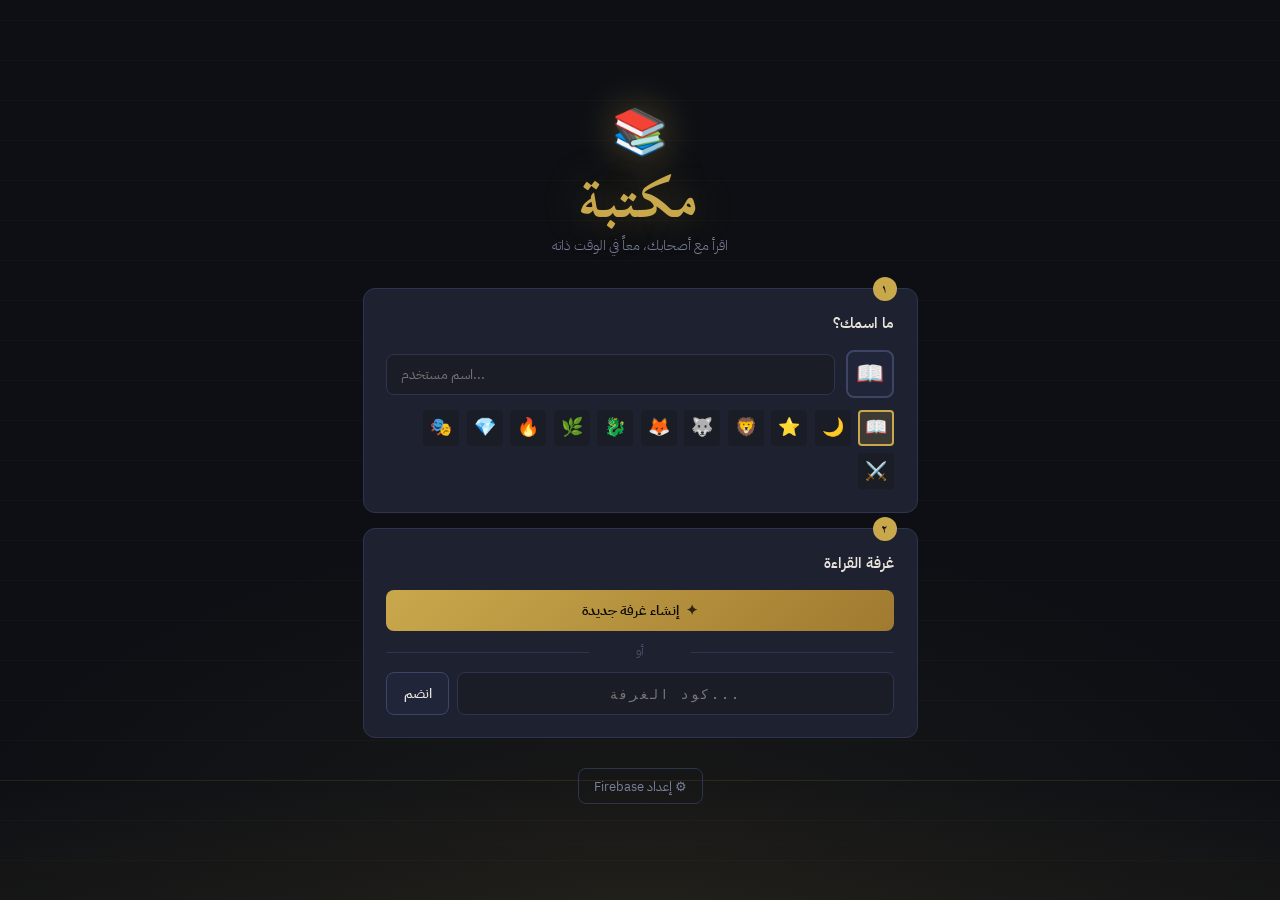
==== index.html @ 798235b4 "Update index.html" ====
<!DOCTYPE html>
<html lang="ar" dir="rtl">
<head>
  <meta charset="UTF-8" />
  <meta name="viewport" content="width=device-width, initial-scale=1.0" />
  <title>مكتبة — قراءة جماعية</title>

  <!-- Fonts -->
  <link rel="preconnect" href="https://fonts.googleapis.com" />
  <link rel="preconnect" href="https://fonts.gstatic.com" crossorigin />
  <link href="https://fonts.googleapis.com/css2?family=Scheherazade+New:wght@400;700&family=IBM+Plex+Sans+Arabic:wght@300;400;500;600&family=JetBrains+Mono:wght@400;500&display=swap" rel="stylesheet" />

  <!-- PDF.js -->
  <script src="https://cdnjs.cloudflare.com/ajax/libs/pdf.js/3.11.174/pdf.min.js"></script>
  <!-- epub.js -->
  <script src="https://cdnjs.cloudflare.com/ajax/libs/jszip/3.10.1/jszip.min.js"></script>
  <script src="https://cdn.jsdelivr.net/npm/epubjs@0.3.93/dist/epub.min.js"></script>

  <!-- Firebase -->
  <script type="module">
    import { initializeApp } from 'https://www.gstatic.com/firebasejs/10.12.2/firebase-app.js';
    import { getDatabase } from 'https://www.gstatic.com/firebasejs/10.12.2/firebase-database.js';
    import { getAuth } from 'https://www.gstatic.com/firebasejs/10.12.2/firebase-auth.js';
    window.__firebaseModules = { initializeApp, getDatabase, getAuth };
  </script>

  <link rel="stylesheet" href="css/main.css" />
</head>
<body>

<!-- ═══════════════════════════════════════════
     LOBBY — shown before joining a room
═══════════════════════════════════════════ -->
<div id="lobby" class="screen active">
  <div class="lobby-bg">
    <div class="bookshelf-deco"></div>
  </div>
  <div class="lobby-content">
    <header class="lobby-header">
      <div class="logo-mark">📚</div>
      <h1 class="logo-title">مكتبة</h1>
      <p class="logo-sub">اقرأ مع أصحابك، معاً في الوقت ذاته</p>
    </header>

    <div class="lobby-cards">
      <!-- Username -->
      <div class="lobby-card" id="card-name">
        <div class="card-step">١</div>
        <h2>ما اسمك؟</h2>
        <div class="input-row">
          <div class="avatar-picker" id="avatarPicker">
            <span id="avatarDisplay">📖</span>
          </div>
          <input type="text" id="usernameInput" placeholder="اسم مستخدم..." maxlength="20" dir="auto" />
        </div>
        <div class="avatar-options" id="avatarOptions">
          <span data-emoji="📖">📖</span><span data-emoji="🌙">🌙</span>
          <span data-emoji="⭐">⭐</span><span data-emoji="🦁">🦁</span>
          <span data-emoji="🐺">🐺</span><span data-emoji="🦊">🦊</span>
          <span data-emoji="🐉">🐉</span><span data-emoji="🌿">🌿</span>
          <span data-emoji="🔥">🔥</span><span data-emoji="💎">💎</span>
          <span data-emoji="🎭">🎭</span><span data-emoji="⚔️">⚔️</span>
        </div>
      </div>

      <!-- Room Actions -->
      <div class="lobby-card" id="card-room">
        <div class="card-step">٢</div>
        <h2>غرفة القراءة</h2>
        <div class="room-actions">
          <button class="btn-primary" id="btnCreateRoom">
            <span class="btn-icon">✦</span> إنشاء غرفة جديدة
          </button>
          <div class="divider-text">أو</div>
          <div class="join-row">
            <input type="text" id="roomCodeInput" placeholder="كود الغرفة..." maxlength="6" dir="ltr" class="code-input" />
            <button class="btn-secondary" id="btnJoinRoom">انضم</button>
          </div>
        </div>
      </div>
    </div>

    <!-- Firebase Config -->
    <div class="firebase-config-section" id="firebaseConfigSection">
      <button class="btn-ghost" id="btnToggleConfig">⚙ إعداد Firebase</button>
      <div class="config-form hidden" id="configForm">
        <p class="config-hint">أدخل بيانات مشروع Firebase الخاص بك (مجاني)</p>
        <input type="text" id="fbApiKey" placeholder="apiKey" dir="ltr" />
        <input type="text" id="fbProjectId" placeholder="projectId" dir="ltr" />
        <input type="text" id="fbDbUrl" placeholder="databaseURL" dir="ltr" />
        <button class="btn-primary" id="btnSaveConfig">حفظ الإعداد</button>
      </div>
    </div>
  </div>
</div>

<!-- ═══════════════════════════════════════════
     CREATE ROOM MODAL
═══════════════════════════════════════════ -->
<div id="modalCreateRoom" class="modal hidden">
  <div class="modal-backdrop"></div>
  <div class="modal-box">
    <h2>غرفة قراءة جديدة</h2>
    <div class="form-group">
      <label>اسم الغرفة</label>
      <input type="text" id="roomNameInput" placeholder="مثال: نادي روايات الليل" dir="auto" />
    </div>
    <div class="form-group">
      <label>كلمة مرور (اختياري)</label>
      <input type="password" id="roomPassInput" placeholder="اتركها فارغة للغرفة المفتوحة" />
    </div>
    <div class="form-group">
      <label>اتجاه القراءة</label>
      <div class="radio-group">
        <label class="radio-opt">
          <input type="radio" name="readDir" value="rtl" checked /> عربي / يمين→يسار
        </label>
        <label class="radio-opt">
          <input type="radio" name="readDir" value="ltr" /> إنجليزي / يسار→يمين
        </label>
      </div>
    </div>
    <div class="modal-actions">
      <button class="btn-primary" id="btnConfirmCreate">إنشاء الغرفة ✦</button>
      <button class="btn-ghost" id="btnCancelCreate">إلغاء</button>
    </div>
  </div>
</div>

<!-- ═══════════════════════════════════════════
     READING ROOM — main app
═══════════════════════════════════════════ -->
<div id="room" class="screen hidden">

  <!-- TOP BAR -->
  <header class="topbar">
    <div class="topbar-right">
      <button class="icon-btn" id="btnBackToLobby" title="الخروج من الغرفة">←</button>
      <div class="room-info">
        <span class="room-name-display" id="roomNameDisplay">...</span>
        <span class="room-code-badge" id="roomCodeDisplay"></span>
      </div>
    </div>
    <div class="topbar-center">
      <div class="sync-toggle" id="syncToggle" title="وضع المزامنة">
        <span class="sync-icon">⟳</span>
        <span class="sync-label" id="syncLabel">مزامنة</span>
      </div>
    </div>
    <div class="topbar-left">
      <div class="members-bar" id="membersBar"></div>
      <button class="icon-btn" id="btnToggleSidebar" title="الدردشة">💬</button>
      <button class="icon-btn" id="btnOpenDoc" title="فتح مستند">📂</button>
    </div>
  </header>

  <!-- PROGRESS BAR -->
  <div class="progress-shelf" id="progressShelf">
    <div class="progress-track">
      <div class="progress-fill" id="progressFill"></div>
      <div class="member-positions" id="memberPositions"></div>
    </div>
    <div class="progress-label" id="progressLabel">٠٪</div>
  </div>

  <!-- MAIN AREA -->
  <main class="reader-layout">

    <!-- DOCUMENT VIEWER -->
    <section class="viewer-area" id="viewerArea">

      <!-- EMPTY STATE -->
      <div class="viewer-empty" id="viewerEmpty">
        <div class="empty-icon">📚</div>
        <h3>لا يوجد مستند مفتوح</h3>
        <p>ارفع ملفاً أو أدرج رابطاً لبدء القراءة</p>
        <div class="doc-source-options">
          <button class="btn-primary" id="btnUploadFile">
            <span>⬆</span> رفع ملف
          </button>
          <div class="divider-text">أو</div>
          <div class="url-input-row">
            <input type="text" id="docUrlInput" placeholder="رابط PDF / EPUB / صورة..." dir="ltr" />
            <button class="btn-secondary" id="btnLoadUrl">تحميل</button>
          </div>
        </div>
        <input type="file" id="fileInput" accept=".pdf,.epub,.cbz,.txt,.jpg,.jpeg,.png,.gif,.webp" class="hidden" multiple />
      </div>

      <!-- PDF VIEWER -->
      <div class="pdf-viewer hidden" id="pdfViewer">
        <div class="page-nav page-nav-right" id="btnPrevPage">
          <span>›</span>
        </div>
        <div class="pdf-canvas-wrap" id="pdfCanvasWrap">
          <canvas id="pdfCanvas"></canvas>
          <div class="annotation-layer" id="annotationLayer"></div>
          <div class="drawing-layer hidden" id="drawingLayer">
            <canvas id="drawCanvas"></canvas>
          </div>
        </div>
        <div class="page-nav page-nav-left" id="btnNextPage">
          <span>›</span>
        </div>
      </div>

      <!-- EPUB VIEWER -->
      <div class="epub-viewer hidden" id="epubViewer">
        <div class="page-nav page-nav-right" id="epubBtnPrev"><span>›</span></div>
        <div id="epubContainer"></div>
        <div class="page-nav page-nav-left" id="epubBtnNext"><span>›</span></div>
      </div>

      <!-- IMAGE/MANGA VIEWER -->
      <div class="manga-viewer hidden" id="mangaViewer">
        <div class="manga-nav-right" id="mangaBtnPrev">
          <span>›</span>
        </div>
        <div class="manga-page-wrap">
          <img id="mangaPage" src="" alt="صفحة" />
          <div class="annotation-layer" id="mangaAnnotationLayer"></div>
        </div>
        <div class="manga-nav-left" id="mangaBtnNext">
          <span>›</span>
        </div>
        <div class="manga-strip" id="mangaStrip"></div>
      </div>

      <!-- ANNOTATION TOOLBAR -->
      <div class="annotation-toolbar hidden" id="annotationToolbar">
        <button class="tool-btn active" data-tool="select" title="تحديد">↖</button>
        <div class="tool-sep"></div>
        <button class="tool-btn" data-tool="highlight" title="تظليل">
          <span style="background:#f6c90e;padding:0 6px;border-radius:3px;">أ</span>
        </button>
        <button class="tool-btn" data-tool="note" title="ملاحظة">📝</button>
        <button class="tool-btn" data-tool="draw" title="رسم">✏️</button>
        <button class="tool-btn" data-tool="sticky" title="ملصق">🟡</button>
        <div class="tool-sep"></div>
        <div class="color-row" id="colorRow">
          <div class="color-dot active" data-color="#f6c90e" style="background:#f6c90e;"></div>
          <div class="color-dot" data-color="#4fc3f7" style="background:#4fc3f7;"></div>
          <div class="color-dot" data-color="#ef5350" style="background:#ef5350;"></div>
          <div class="color-dot" data-color="#66bb6a" style="background:#66bb6a;"></div>
          <div class="color-dot" data-color="#ce93d8" style="background:#ce93d8;"></div>
        </div>
        <div class="tool-sep"></div>
        <button class="tool-btn" id="btnClearDraw" title="مسح الرسم">🗑</button>
      </div>

    </section>

    <!-- SIDEBAR -->
    <aside class="sidebar" id="sidebar">
      <div class="sidebar-tabs">
        <button class="tab-btn active" data-tab="chat">💬 دردشة</button>
        <button class="tab-btn" data-tab="members">👥 الأعضاء</button>
        <button class="tab-btn" data-tab="bookmarks">🔖 علامات</button>
        <button class="tab-btn" data-tab="annotations">✍ تعليقات</button>
      </div>

      <!-- CHAT TAB -->
      <div class="tab-content active" data-tab="chat">
        <div class="chat-messages" id="chatMessages"></div>
        <div class="chat-input-area">
          <div class="chat-actions-row">
            <button class="chat-action-btn" id="btnPageRef" title="أذكر صفحة">📄</button>
            <button class="chat-action-btn" id="btnEmoji" title="إيموجي">😊</button>
          </div>
          <div class="chat-compose">
            <textarea id="chatInput" placeholder="اكتب رسالة..." rows="1" dir="auto"></textarea>
            <button class="send-btn" id="btnSend">↑</button>
          </div>
        </div>
      </div>

      <!-- MEMBERS TAB -->
      <div class="tab-content hidden" data-tab="members">
        <div class="members-list" id="membersList"></div>
        <div class="host-controls hidden" id="hostControls">
          <h4>تحكم المضيف</h4>
          <label class="toggle-row">
            <span>مزامنة الصفحات</span>
            <div class="toggle-switch" id="syncSwitch"></div>
          </label>
        </div>
      </div>

      <!-- BOOKMARKS TAB -->
      <div class="tab-content hidden" data-tab="bookmarks">
        <div class="bookmarks-header">
          <button class="btn-secondary sm" id="btnAddBookmark">+ إضافة علامة هنا</button>
        </div>
        <div class="bookmarks-list" id="bookmarksList"></div>
      </div>

      <!-- ANNOTATIONS TAB -->
      <div class="tab-content hidden" data-tab="annotations">
        <div class="annotations-list" id="annotationsList"></div>
      </div>

    </aside>
  </main>

  <!-- PAGE INDICATOR -->
  <div class="page-indicator" id="pageIndicator">
    <span id="currentPageDisplay">١</span>
    <span class="page-sep">/</span>
    <span id="totalPagesDisplay">?</span>
  </div>

</div>

<!-- ═══════════════════════════════════════════
     EMOJI PICKER
═══════════════════════════════════════════ -->
<div class="emoji-picker hidden" id="emojiPicker">
  <div class="emoji-grid">
    😄 😂 🤔 😍 😢 😡 🤯 🥰 😎 🤩
    👍 👎 ❤️ 🔥 💯 ✨ 👏 🙏 💪 🎉
    📖 📚 ✍️ 💬 ⭐ 🌙 🎭 🗡️ 🐉 🌿
  </div>
</div>

<!-- ═══════════════════════════════════════════
     STICKY NOTE EDITOR
═══════════════════════════════════════════ -->
<div class="sticky-editor hidden" id="stickyEditor">
  <textarea id="stickyText" placeholder="اكتب ملاحظتك..." dir="auto"></textarea>
  <div class="sticky-actions">
    <button class="btn-primary sm" id="btnSaveSticky">حفظ</button>
    <button class="btn-ghost sm" id="btnCancelSticky">إلغاء</button>
  </div>
</div>

<!-- ═══════════════════════════════════════════
     TOAST NOTIFICATIONS
═══════════════════════════════════════════ -->
<div class="toast-container" id="toastContainer"></div>

<!-- ═══════════════════════════════════════════
     KEYBOARD SHORTCUTS HINT
═══════════════════════════════════════════ -->
<div class="shortcuts-hint" id="shortcutsHint">
  <span><kbd>←</kbd><kbd>→</kbd> تقليب</span>
  <span><kbd>C</kbd> دردشة</span>
  <span><kbd>B</kbd> علامة</span>
  <span><kbd>A</kbd> تعليقات</span>
  <span><kbd>?</kbd> مساعدة</span>
</div>

<script type="module" src="js/firebase-init.js"></script>
<script type="module" src="js/app.js"></script>
</body>
</html>
---- css/main.css ----
/* ═══════════════════════════════════════════
   TOKENS
═══════════════════════════════════════════ */
:root {
  --bg:          #0d0f14;
  --bg-1:        #13151c;
  --bg-2:        #1a1d26;
  --bg-3:        #21253a;
  --surface:     #1e2130;
  --surface-2:   #252a3d;
  --border:      #2e3450;
  --border-2:    #3d4466;

  --gold:        #c9a84c;
  --gold-dim:    #8a6e2f;
  --gold-glow:   rgba(201,168,76,0.18);

  --text:        #e8e4d9;
  --text-muted:  #7a8099;
  --text-dim:    #4a5070;

  --accent-blue: #4fc3f7;
  --accent-red:  #ef5350;
  --accent-green:#66bb6a;
  --accent-purp: #ce93d8;
  --accent-yel:  #f6c90e;

  --sidebar-w:   320px;
  --topbar-h:    52px;
  --progress-h:  28px;

  --font-ar:     'IBM Plex Sans Arabic', 'Scheherazade New', sans-serif;
  --font-display:'Scheherazade New', serif;
  --font-mono:   'JetBrains Mono', monospace;

  --r-sm:  4px;
  --r:     8px;
  --r-lg:  12px;
  --r-xl:  18px;

  --shadow-gold: 0 0 20px rgba(201,168,76,0.15), 0 2px 8px rgba(0,0,0,0.5);
  --shadow-deep: 0 8px 40px rgba(0,0,0,0.6);
}

/* ═══════════════════════════════════════════
   RESET & BASE
═══════════════════════════════════════════ */
*, *::before, *::after { box-sizing: border-box; margin: 0; padding: 0; }

html, body {
  height: 100%;
  background: var(--bg);
  color: var(--text);
  font-family: var(--font-ar);
  font-size: 15px;
  line-height: 1.6;
  overflow: hidden;
}

::selection { background: rgba(201,168,76,0.3); }

input, textarea, button { font-family: var(--font-ar); }

/* scrollbar */
::-webkit-scrollbar { width: 5px; height: 5px; }
::-webkit-scrollbar-track { background: transparent; }
::-webkit-scrollbar-thumb { background: var(--border-2); border-radius: 99px; }
::-webkit-scrollbar-thumb:hover { background: var(--gold-dim); }

/* ═══════════════════════════════════════════
   SCREENS
═══════════════════════════════════════════ */
.screen { display: none; width: 100%; height: 100%; }
.screen.active { display: flex; }
.screen.hidden { display: none; }
.hidden { display: none !important; }

/* ═══════════════════════════════════════════
   LOBBY
═══════════════════════════════════════════ */
#lobby {
  flex-direction: column;
  align-items: center;
  justify-content: center;
  min-height: 100vh;
  position: relative;
  overflow: hidden;
}

.lobby-bg {
  position: absolute;
  inset: 0;
  background:
    radial-gradient(ellipse 80% 60% at 50% 100%, rgba(201,168,76,0.07) 0%, transparent 70%),
    repeating-linear-gradient(
      0deg,
      transparent,
      transparent 39px,
      rgba(201,168,76,0.03) 39px,
      rgba(201,168,76,0.03) 40px
    );
  pointer-events: none;
}

/* decorative bookshelf lines */
.bookshelf-deco {
  position: absolute;
  bottom: 0;
  left: 0;
  right: 0;
  height: 120px;
  background: linear-gradient(to top, rgba(201,168,76,0.04) 0%, transparent 100%);
  border-top: 1px solid rgba(201,168,76,0.06);
}

.lobby-content {
  position: relative;
  z-index: 1;
  width: 100%;
  max-width: 600px;
  padding: 2rem 1.5rem;
  display: flex;
  flex-direction: column;
  align-items: center;
  gap: 2rem;
}

.lobby-header {
  text-align: center;
  display: flex;
  flex-direction: column;
  align-items: center;
  gap: 0.5rem;
}

.logo-mark {
  font-size: 3rem;
  filter: drop-shadow(0 0 20px rgba(201,168,76,0.4));
  animation: float 4s ease-in-out infinite;
}

@keyframes float {
  0%, 100% { transform: translateY(0px); }
  50% { transform: translateY(-8px); }
}

.logo-title {
  font-family: var(--font-display);
  font-size: 3.5rem;
  font-weight: 700;
  color: var(--gold);
  letter-spacing: 0.05em;
  text-shadow: 0 0 40px rgba(201,168,76,0.4);
  line-height: 1;
}

.logo-sub {
  color: var(--text-muted);
  font-size: 0.95rem;
  font-weight: 300;
}

.lobby-cards {
  display: flex;
  flex-direction: column;
  gap: 1rem;
  width: 100%;
}

.lobby-card {
  background: var(--surface);
  border: 1px solid var(--border);
  border-radius: var(--r-lg);
  padding: 1.5rem;
  position: relative;
  transition: border-color 0.2s;
}

.lobby-card:hover { border-color: var(--border-2); }

.card-step {
  position: absolute;
  top: -12px;
  right: 20px;
  background: var(--gold);
  color: var(--bg);
  font-size: 0.75rem;
  font-weight: 700;
  width: 24px;
  height: 24px;
  border-radius: 50%;
  display: flex;
  align-items: center;
  justify-content: center;
  font-family: var(--font-display);
}

.lobby-card h2 {
  font-size: 1rem;
  font-weight: 600;
  color: var(--text);
  margin-bottom: 1rem;
}

.input-row {
  display: flex;
  align-items: center;
  gap: 0.75rem;
  margin-bottom: 0.75rem;
}

.avatar-picker {
  width: 48px;
  height: 48px;
  background: var(--bg-3);
  border: 2px solid var(--border-2);
  border-radius: var(--r);
  display: flex;
  align-items: center;
  justify-content: center;
  font-size: 1.5rem;
  cursor: pointer;
  flex-shrink: 0;
  transition: border-color 0.2s;
}

.avatar-picker:hover { border-color: var(--gold); }

.avatar-options {
  display: flex;
  flex-wrap: wrap;
  gap: 0.5rem;
  margin-top: 0.5rem;
}

.avatar-options span {
  width: 36px;
  height: 36px;
  display: flex;
  align-items: center;
  justify-content: center;
  font-size: 1.2rem;
  cursor: pointer;
  border-radius: var(--r-sm);
  border: 2px solid transparent;
  transition: all 0.15s;
  background: var(--bg-2);
}

.avatar-options span:hover { border-color: var(--gold); background: var(--bg-3); }
.avatar-options span.selected { border-color: var(--gold); background: var(--gold-glow); }

input[type="text"],
input[type="password"],
textarea {
  background: var(--bg-2);
  border: 1px solid var(--border);
  border-radius: var(--r);
  color: var(--text);
  padding: 0.6rem 0.9rem;
  font-size: 0.9rem;
  width: 100%;
  outline: none;
  transition: border-color 0.2s, box-shadow 0.2s;
  -webkit-appearance: none;
}

input[type="text"]:focus,
input[type="password"]:focus,
textarea:focus {
  border-color: var(--gold-dim);
  box-shadow: 0 0 0 3px rgba(201,168,76,0.1);
}

.room-actions {
  display: flex;
  flex-direction: column;
  gap: 0.75rem;
}

.divider-text {
  text-align: center;
  color: var(--text-dim);
  font-size: 0.8rem;
  position: relative;
}
.divider-text::before,
.divider-text::after {
  content: '';
  position: absolute;
  top: 50%;
  width: 40%;
  height: 1px;
  background: var(--border);
}
.divider-text::before { right: 0; }
.divider-text::after { left: 0; }

.join-row {
  display: flex;
  gap: 0.5rem;
}

.code-input {
  letter-spacing: 0.15em;
  font-family: var(--font-mono);
  font-size: 1rem;
  text-align: center;
  text-transform: uppercase;
}

/* ═══════════════════════════════════════════
   BUTTONS
═══════════════════════════════════════════ */
.btn-primary {
  background: linear-gradient(135deg, var(--gold) 0%, #a07a30 100%);
  color: #0d0a04;
  border: none;
  border-radius: var(--r);
  padding: 0.65rem 1.25rem;
  font-size: 0.9rem;
  font-weight: 600;
  cursor: pointer;
  display: inline-flex;
  align-items: center;
  justify-content: center;
  gap: 0.5rem;
  transition: opacity 0.2s, transform 0.1s, box-shadow 0.2s;
  text-align: center;
}

.btn-primary:hover { opacity: 0.92; box-shadow: 0 4px 20px rgba(201,168,76,0.3); }
.btn-primary:active { transform: scale(0.97); }

.btn-secondary {
  background: var(--bg-3);
  color: var(--text);
  border: 1px solid var(--border-2);
  border-radius: var(--r);
  padding: 0.65rem 1.1rem;
  font-size: 0.9rem;
  font-weight: 500;
  cursor: pointer;
  transition: background 0.2s, border-color 0.2s;
}

.btn-secondary:hover { background: var(--surface-2); border-color: var(--gold-dim); }

.btn-ghost {
  background: transparent;
  color: var(--text-muted);
  border: 1px solid var(--border);
  border-radius: var(--r);
  padding: 0.5rem 1rem;
  font-size: 0.85rem;
  cursor: pointer;
  transition: color 0.2s, border-color 0.2s;
}

.btn-ghost:hover { color: var(--text); border-color: var(--border-2); }

.btn-primary.sm, .btn-secondary.sm, .btn-ghost.sm {
  padding: 0.4rem 0.75rem;
  font-size: 0.8rem;
}

.btn-icon { opacity: 0.8; }

.icon-btn {
  background: transparent;
  border: none;
  color: var(--text-muted);
  font-size: 1.1rem;
  cursor: pointer;
  padding: 0.4rem;
  border-radius: var(--r-sm);
  transition: color 0.2s, background 0.2s;
  display: flex;
  align-items: center;
  justify-content: center;
  width: 34px;
  height: 34px;
}

.icon-btn:hover { color: var(--text); background: var(--bg-3); }

/* ═══════════════════════════════════════════
   FIREBASE CONFIG SECTION
═══════════════════════════════════════════ */
.firebase-config-section {
  width: 100%;
  display: flex;
  flex-direction: column;
  align-items: center;
  gap: 1rem;
}

.config-form {
  background: var(--surface);
  border: 1px solid var(--border);
  border-radius: var(--r-lg);
  padding: 1.25rem;
  width: 100%;
  display: flex;
  flex-direction: column;
  gap: 0.6rem;
}

.config-hint {
  font-size: 0.8rem;
  color: var(--text-muted);
  margin-bottom: 0.5rem;
}

/* ═══════════════════════════════════════════
   MODAL
═══════════════════════════════════════════ */
.modal {
  position: fixed;
  inset: 0;
  z-index: 100;
  display: flex;
  align-items: center;
  justify-content: center;
  padding: 1rem;
}

.modal-backdrop {
  position: absolute;
  inset: 0;
  background: rgba(0,0,0,0.7);
  backdrop-filter: blur(4px);
}

.modal-box {
  position: relative;
  background: var(--surface);
  border: 1px solid var(--border-2);
  border-radius: var(--r-xl);
  padding: 2rem;
  width: 100%;
  max-width: 440px;
  box-shadow: var(--shadow-deep);
  animation: slideUp 0.25s ease;
}

@keyframes slideUp {
  from { transform: translateY(20px); opacity: 0; }
  to   { transform: translateY(0); opacity: 1; }
}

.modal-box h2 {
  font-family: var(--font-display);
  font-size: 1.6rem;
  color: var(--gold);
  margin-bottom: 1.5rem;
}

.form-group {
  margin-bottom: 1rem;
}

.form-group label {
  display: block;
  font-size: 0.82rem;
  color: var(--text-muted);
  margin-bottom: 0.4rem;
  font-weight: 500;
}

.radio-group {
  display: flex;
  gap: 1.5rem;
}

.radio-opt {
  display: flex;
  align-items: center;
  gap: 0.4rem;
  font-size: 0.875rem;
  cursor: pointer;
  color: var(--text);
}

.radio-opt input { accent-color: var(--gold); }

.modal-actions {
  display: flex;
  gap: 0.75rem;
  margin-top: 1.5rem;
}

.modal-actions .btn-primary { flex: 1; }

/* ═══════════════════════════════════════════
   READING ROOM LAYOUT
═══════════════════════════════════════════ */
#room {
  flex-direction: column;
  height: 100vh;
  overflow: hidden;
}

/* TOPBAR */
.topbar {
  height: var(--topbar-h);
  background: var(--bg-1);
  border-bottom: 1px solid var(--border);
  display: flex;
  align-items: center;
  justify-content: space-between;
  padding: 0 0.75rem;
  gap: 0.5rem;
  flex-shrink: 0;
  z-index: 10;
}

.topbar-right,
.topbar-left {
  display: flex;
  align-items: center;
  gap: 0.5rem;
  min-width: 0;
}

.topbar-center {
  flex: 1;
  display: flex;
  align-items: center;
  justify-content: center;
}

.room-info {
  display: flex;
  align-items: center;
  gap: 0.5rem;
  min-width: 0;
}

.room-name-display {
  font-weight: 600;
  font-size: 0.9rem;
  white-space: nowrap;
  overflow: hidden;
  text-overflow: ellipsis;
  max-width: 160px;
}

.room-code-badge {
  background: var(--bg-3);
  border: 1px solid var(--border);
  border-radius: var(--r-sm);
  padding: 2px 8px;
  font-family: var(--font-mono);
  font-size: 0.75rem;
  color: var(--gold);
  letter-spacing: 0.1em;
  white-space: nowrap;
  cursor: pointer;
}

.sync-toggle {
  display: flex;
  align-items: center;
  gap: 0.4rem;
  background: var(--bg-3);
  border: 1px solid var(--border);
  border-radius: 99px;
  padding: 0.3rem 0.9rem;
  cursor: pointer;
  transition: all 0.2s;
  font-size: 0.8rem;
  color: var(--text-muted);
  user-select: none;
}

.sync-toggle.active {
  background: rgba(201,168,76,0.1);
  border-color: var(--gold-dim);
  color: var(--gold);
}

.sync-icon { font-size: 0.9rem; }

.members-bar {
  display: flex;
  align-items: center;
  gap: -6px;
}

.member-avatar-sm {
  width: 28px;
  height: 28px;
  border-radius: 50%;
  background: var(--bg-3);
  border: 2px solid var(--bg-1);
  display: flex;
  align-items: center;
  justify-content: center;
  font-size: 0.85rem;
  margin-right: -6px;
  position: relative;
  cursor: default;
}

/* PROGRESS SHELF */
.progress-shelf {
  height: var(--progress-h);
  background: var(--bg-1);
  border-bottom: 1px solid var(--border);
  display: flex;
  align-items: center;
  padding: 0 1rem;
  gap: 0.75rem;
  flex-shrink: 0;
}

.progress-track {
  flex: 1;
  height: 6px;
  background: var(--bg-3);
  border-radius: 99px;
  position: relative;
  overflow: visible;
}

.progress-fill {
  height: 100%;
  background: linear-gradient(90deg, var(--gold) 0%, var(--gold-dim) 100%);
  border-radius: 99px;
  transition: width 0.4s ease;
  width: 0%;
}

.member-positions {
  position: absolute;
  top: 50%;
  left: 0;
  right: 0;
  transform: translateY(-50%);
}

.member-pos-dot {
  position: absolute;
  width: 16px;
  height: 16px;
  border-radius: 50%;
  background: var(--bg-3);
  border: 2px solid var(--bg-1);
  transform: translate(-50%, -50%);
  font-size: 0.55rem;
  display: flex;
  align-items: center;
  justify-content: center;
  top: 50%;
  transition: left 0.4s ease;
  cursor: default;
}

.progress-label {
  font-size: 0.75rem;
  color: var(--text-muted);
  font-family: var(--font-mono);
  min-width: 32px;
  text-align: center;
}

/* READER LAYOUT */
.reader-layout {
  flex: 1;
  display: flex;
  overflow: hidden;
  min-height: 0;
}

/* VIEWER */
.viewer-area {
  flex: 1;
  position: relative;
  overflow: hidden;
  display: flex;
  align-items: center;
  justify-content: center;
  background: var(--bg);
}

.viewer-empty {
  display: flex;
  flex-direction: column;
  align-items: center;
  justify-content: center;
  gap: 1rem;
  text-align: center;
  padding: 2rem;
  max-width: 400px;
}

.empty-icon {
  font-size: 4rem;
  opacity: 0.3;
  filter: grayscale(1);
}

.viewer-empty h3 {
  font-size: 1.2rem;
  color: var(--text-muted);
  font-weight: 500;
}

.viewer-empty p {
  font-size: 0.875rem;
  color: var(--text-dim);
}

.doc-source-options {
  display: flex;
  flex-direction: column;
  align-items: center;
  gap: 0.75rem;
  width: 100%;
  margin-top: 0.5rem;
}

.url-input-row {
  display: flex;
  gap: 0.5rem;
  width: 100%;
}

/* PDF VIEWER */
.pdf-viewer {
  display: flex;
  align-items: center;
  justify-content: center;
  width: 100%;
  height: 100%;
  position: relative;
  gap: 1rem;
}

.pdf-canvas-wrap {
  position: relative;
  max-height: 100%;
  display: flex;
  align-items: center;
  justify-content: center;
}

#pdfCanvas {
  max-height: calc(100vh - var(--topbar-h) - var(--progress-h) - 40px);
  max-width: 100%;
  box-shadow: var(--shadow-deep);
  border-radius: 2px;
  display: block;
}

.annotation-layer {
  position: absolute;
  top: 0; left: 0; right: 0; bottom: 0;
  pointer-events: none;
}

.drawing-layer {
  position: absolute;
  top: 0; left: 0; right: 0; bottom: 0;
}

#drawCanvas {
  width: 100%;
  height: 100%;
  cursor: crosshair;
}

/* PAGE NAV */
.page-nav {
  width: 44px;
  height: 44px;
  border-radius: 50%;
  background: var(--surface);
  border: 1px solid var(--border);
  display: flex;
  align-items: center;
  justify-content: center;
  cursor: pointer;
  font-size: 1.4rem;
  color: var(--text-muted);
  transition: all 0.2s;
  user-select: none;
  flex-shrink: 0;
}

.page-nav:hover {
  background: var(--surface-2);
  border-color: var(--gold-dim);
  color: var(--gold);
}

.page-nav-right span { transform: scaleX(-1); display: block; }

/* EPUB VIEWER */
.epub-viewer {
  display: flex;
  align-items: center;
  justify-content: center;
  width: 100%;
  height: 100%;
  gap: 1rem;
}

#epubContainer {
  flex: 1;
  max-width: 700px;
  height: calc(100vh - var(--topbar-h) - var(--progress-h) - 40px);
  background: #fff;
  border-radius: var(--r);
  overflow: hidden;
  box-shadow: var(--shadow-deep);
}

/* MANGA VIEWER */
.manga-viewer {
  display: flex;
  align-items: center;
  justify-content: center;
  flex-direction: column;
  width: 100%;
  height: 100%;
  gap: 0.5rem;
}

.manga-page-wrap {
  position: relative;
  max-height: calc(100vh - var(--topbar-h) - var(--progress-h) - 80px);
  display: flex;
  align-items: center;
  justify-content: center;
}

#mangaPage {
  max-height: 100%;
  max-width: 100%;
  object-fit: contain;
  box-shadow: var(--shadow-deep);
  display: block;
}

.manga-nav-right,
.manga-nav-left {
  position: absolute;
  top: 50%;
  transform: translateY(-50%);
  z-index: 5;
  width: 44px;
  height: 60px;
  background: rgba(13,15,20,0.7);
  border: 1px solid var(--border);
  display: flex;
  align-items: center;
  justify-content: center;
  cursor: pointer;
  font-size: 1.4rem;
  color: var(--text-muted);
  transition: all 0.2s;
  user-select: none;
  border-radius: var(--r-sm);
}

.manga-nav-right { right: 0; }
.manga-nav-left  { left: 0; }
.manga-nav-right span { transform: scaleX(-1); display: block; }

.manga-nav-right:hover,
.manga-nav-left:hover {
  background: rgba(30,33,48,0.9);
  border-color: var(--gold-dim);
  color: var(--gold);
}

.manga-strip {
  display: flex;
  gap: 6px;
  overflow-x: auto;
  padding: 4px 8px;
  max-width: 100%;
}

.manga-thumb {
  width: 40px;
  height: 56px;
  object-fit: cover;
  border-radius: 3px;
  cursor: pointer;
  border: 2px solid transparent;
  opacity: 0.5;
  transition: all 0.15s;
  flex-shrink: 0;
}

.manga-thumb.active { border-color: var(--gold); opacity: 1; }
.manga-thumb:hover { opacity: 0.8; }

/* ANNOTATION TOOLBAR */
.annotation-toolbar {
  position: absolute;
  bottom: 1rem;
  left: 50%;
  transform: translateX(-50%);
  background: var(--surface);
  border: 1px solid var(--border-2);
  border-radius: 99px;
  padding: 0.4rem 0.75rem;
  display: flex;
  align-items: center;
  gap: 0.25rem;
  box-shadow: var(--shadow-deep);
  z-index: 10;
}

.tool-btn {
  background: transparent;
  border: none;
  color: var(--text-muted);
  cursor: pointer;
  padding: 0.35rem 0.5rem;
  border-radius: var(--r-sm);
  font-size: 0.9rem;
  transition: all 0.15s;
  display: flex;
  align-items: center;
}

.tool-btn:hover { background: var(--bg-3); color: var(--text); }
.tool-btn.active { background: rgba(201,168,76,0.15); color: var(--gold); }

.tool-sep {
  width: 1px;
  height: 20px;
  background: var(--border);
  margin: 0 0.2rem;
}

.color-row { display: flex; gap: 6px; align-items: center; }

.color-dot {
  width: 16px;
  height: 16px;
  border-radius: 50%;
  cursor: pointer;
  border: 2px solid transparent;
  transition: all 0.15s;
  flex-shrink: 0;
}

.color-dot:hover { transform: scale(1.2); }
.color-dot.active { border-color: white; transform: scale(1.1); }

/* ═══════════════════════════════════════════
   SIDEBAR
═══════════════════════════════════════════ */
.sidebar {
  width: var(--sidebar-w);
  background: var(--bg-1);
  border-right: 1px solid var(--border);
  display: flex;
  flex-direction: column;
  flex-shrink: 0;
  transition: width 0.25s ease, opacity 0.25s ease;
  overflow: hidden;
}

.sidebar.collapsed {
  width: 0;
  opacity: 0;
  border-right: none;
}

.sidebar-tabs {
  display: flex;
  border-bottom: 1px solid var(--border);
  flex-shrink: 0;
}

.tab-btn {
  flex: 1;
  background: transparent;
  border: none;
  border-bottom: 2px solid transparent;
  color: var(--text-muted);
  padding: 0.65rem 0.3rem;
  font-size: 0.72rem;
  cursor: pointer;
  transition: all 0.15s;
  white-space: nowrap;
  font-family: var(--font-ar);
}

.tab-btn:hover { color: var(--text); }
.tab-btn.active { color: var(--gold); border-bottom-color: var(--gold); }

.tab-content {
  flex: 1;
  overflow-y: auto;
  display: flex;
  flex-direction: column;
}

.tab-content.hidden { display: none; }

/* CHAT */
.chat-messages {
  flex: 1;
  overflow-y: auto;
  padding: 0.75rem;
  display: flex;
  flex-direction: column;
  gap: 0.5rem;
}

.chat-msg {
  display: flex;
  gap: 0.5rem;
  align-items: flex-start;
}

.chat-msg-avatar {
  width: 28px;
  height: 28px;
  border-radius: 50%;
  background: var(--bg-3);
  border: 1px solid var(--border);
  display: flex;
  align-items: center;
  justify-content: center;
  font-size: 0.85rem;
  flex-shrink: 0;
}

.chat-msg-body {
  flex: 1;
  min-width: 0;
}

.chat-msg-meta {
  display: flex;
  align-items: baseline;
  gap: 0.4rem;
  margin-bottom: 2px;
}

.chat-msg-name {
  font-size: 0.75rem;
  font-weight: 600;
  color: var(--gold);
}

.chat-msg-time {
  font-size: 0.65rem;
  color: var(--text-dim);
  font-family: var(--font-mono);
}

.chat-msg-text {
  font-size: 0.875rem;
  color: var(--text);
  word-break: break-word;
  line-height: 1.5;
}

.chat-msg-text.page-ref {
  display: inline-flex;
  align-items: center;
  gap: 0.3rem;
  background: rgba(201,168,76,0.1);
  border: 1px solid rgba(201,168,76,0.2);
  border-radius: var(--r-sm);
  padding: 2px 8px;
  font-size: 0.8rem;
  cursor: pointer;
  color: var(--gold);
}

.chat-msg-text.page-ref:hover {
  background: rgba(201,168,76,0.18);
}

/* system messages */
.chat-msg.system {
  justify-content: center;
}

.chat-msg.system .chat-msg-text {
  font-size: 0.75rem;
  color: var(--text-dim);
  background: var(--bg-2);
  border-radius: 99px;
  padding: 2px 12px;
}

.chat-input-area {
  border-top: 1px solid var(--border);
  padding: 0.6rem;
  flex-shrink: 0;
}

.chat-actions-row {
  display: flex;
  gap: 0.25rem;
  margin-bottom: 0.4rem;
}

.chat-action-btn {
  background: transparent;
  border: none;
  color: var(--text-muted);
  cursor: pointer;
  padding: 0.25rem;
  border-radius: var(--r-sm);
  font-size: 1rem;
  transition: all 0.15s;
}

.chat-action-btn:hover { color: var(--text); background: var(--bg-3); }

.chat-compose {
  display: flex;
  gap: 0.4rem;
  align-items: flex-end;
}

.chat-compose textarea {
  flex: 1;
  resize: none;
  min-height: 36px;
  max-height: 100px;
  font-size: 0.875rem;
  padding: 0.5rem 0.75rem;
  border-radius: var(--r);
  overflow-y: auto;
  line-height: 1.5;
}

.send-btn {
  width: 34px;
  height: 34px;
  background: var(--gold);
  border: none;
  border-radius: var(--r);
  color: #0d0a04;
  font-size: 1rem;
  font-weight: 700;
  cursor: pointer;
  display: flex;
  align-items: center;
  justify-content: center;
  flex-shrink: 0;
  transition: opacity 0.2s;
}

.send-btn:hover { opacity: 0.85; }

/* MEMBERS LIST */
.members-list {
  padding: 0.75rem;
  display: flex;
  flex-direction: column;
  gap: 0.5rem;
}

.member-item {
  display: flex;
  align-items: center;
  gap: 0.6rem;
  padding: 0.5rem 0.75rem;
  border-radius: var(--r);
  background: var(--bg-2);
  border: 1px solid var(--border);
}

.member-avatar {
  width: 36px;
  height: 36px;
  border-radius: 50%;
  background: var(--bg-3);
  border: 2px solid var(--border-2);
  display: flex;
  align-items: center;
  justify-content: center;
  font-size: 1.1rem;
  flex-shrink: 0;
}

.member-info {
  flex: 1;
  min-width: 0;
}

.member-name {
  font-size: 0.875rem;
  font-weight: 500;
  white-space: nowrap;
  overflow: hidden;
  text-overflow: ellipsis;
}

.member-status {
  font-size: 0.72rem;
  color: var(--text-muted);
}

.member-badge {
  font-size: 0.65rem;
  background: rgba(201,168,76,0.15);
  color: var(--gold);
  border-radius: 99px;
  padding: 1px 6px;
}

.member-online-dot {
  width: 8px;
  height: 8px;
  border-radius: 50%;
  background: var(--accent-green);
  flex-shrink: 0;
}

/* HOST CONTROLS */
.host-controls {
  padding: 0.75rem;
  border-top: 1px solid var(--border);
}

.host-controls h4 {
  font-size: 0.75rem;
  color: var(--text-muted);
  text-transform: uppercase;
  letter-spacing: 0.08em;
  margin-bottom: 0.75rem;
}

.toggle-row {
  display: flex;
  align-items: center;
  justify-content: space-between;
  font-size: 0.875rem;
  cursor: pointer;
}

.toggle-switch {
  width: 40px;
  height: 22px;
  background: var(--bg-3);
  border: 1px solid var(--border-2);
  border-radius: 99px;
  position: relative;
  transition: background 0.2s;
  cursor: pointer;
}

.toggle-switch::after {
  content: '';
  position: absolute;
  top: 3px;
  left: 3px;
  width: 14px;
  height: 14px;
  border-radius: 50%;
  background: var(--text-dim);
  transition: transform 0.2s, background 0.2s;
}

.toggle-switch.on {
  background: rgba(201,168,76,0.2);
  border-color: var(--gold-dim);
}

.toggle-switch.on::after {
  transform: translateX(18px);
  background: var(--gold);
}

/* BOOKMARKS */
.bookmarks-header {
  padding: 0.75rem;
  border-bottom: 1px solid var(--border);
  flex-shrink: 0;
}

.bookmarks-list {
  padding: 0.5rem;
  display: flex;
  flex-direction: column;
  gap: 0.4rem;
}

.bookmark-item {
  display: flex;
  align-items: center;
  gap: 0.5rem;
  padding: 0.5rem 0.75rem;
  border-radius: var(--r);
  background: var(--bg-2);
  border: 1px solid var(--border);
  cursor: pointer;
  transition: border-color 0.15s;
}

.bookmark-item:hover { border-color: var(--gold-dim); }

.bookmark-icon { font-size: 0.9rem; }

.bookmark-label {
  flex: 1;
  font-size: 0.8rem;
  white-space: nowrap;
  overflow: hidden;
  text-overflow: ellipsis;
}

.bookmark-page {
  font-size: 0.7rem;
  color: var(--text-muted);
  font-family: var(--font-mono);
}

.bookmark-del {
  background: none;
  border: none;
  color: var(--text-dim);
  cursor: pointer;
  font-size: 0.75rem;
  opacity: 0;
  transition: opacity 0.15s;
}

.bookmark-item:hover .bookmark-del { opacity: 1; }
.bookmark-del:hover { color: var(--accent-red); }

/* ANNOTATIONS LIST */
.annotations-list {
  padding: 0.5rem;
  display: flex;
  flex-direction: column;
  gap: 0.5rem;
}

.annotation-item {
  background: var(--bg-2);
  border: 1px solid var(--border);
  border-radius: var(--r);
  padding: 0.75rem;
  cursor: pointer;
  transition: border-color 0.15s;
}

.annotation-item:hover { border-color: var(--border-2); }

.annotation-header {
  display: flex;
  align-items: center;
  gap: 0.4rem;
  margin-bottom: 0.4rem;
}

.annotation-color-swatch {
  width: 10px;
  height: 10px;
  border-radius: 50%;
  flex-shrink: 0;
}

.annotation-author {
  font-size: 0.72rem;
  color: var(--text-muted);
  flex: 1;
}

.annotation-page-ref {
  font-size: 0.7rem;
  color: var(--text-dim);
  font-family: var(--font-mono);
}

.annotation-text {
  font-size: 0.8rem;
  color: var(--text);
  display: -webkit-box;
  -webkit-line-clamp: 3;
  -webkit-box-orient: vertical;
  overflow: hidden;
}

/* ═══════════════════════════════════════════
   PAGE INDICATOR
═══════════════════════════════════════════ */
.page-indicator {
  position: fixed;
  bottom: 1rem;
  right: 1rem;
  background: var(--surface);
  border: 1px solid var(--border-2);
  border-radius: 99px;
  padding: 0.3rem 0.9rem;
  font-family: var(--font-mono);
  font-size: 0.8rem;
  color: var(--text-muted);
  display: none;
  gap: 0.2rem;
  align-items: center;
  box-shadow: var(--shadow-deep);
  z-index: 5;
}

.page-indicator.visible { display: flex; }
.page-sep { color: var(--text-dim); margin: 0 2px; }

/* ═══════════════════════════════════════════
   EMOJI PICKER
═══════════════════════════════════════════ */
.emoji-picker {
  position: fixed;
  bottom: 120px;
  left: 0.75rem;
  background: var(--surface);
  border: 1px solid var(--border-2);
  border-radius: var(--r-lg);
  padding: 0.75rem;
  z-index: 50;
  box-shadow: var(--shadow-deep);
  animation: slideUp 0.15s ease;
}

.emoji-grid {
  display: flex;
  flex-wrap: wrap;
  gap: 4px;
  width: 200px;
}

.emoji-grid span {
  width: 30px;
  height: 30px;
  display: flex;
  align-items: center;
  justify-content: center;
  font-size: 1.1rem;
  cursor: pointer;
  border-radius: var(--r-sm);
  transition: background 0.1s;
}

.emoji-grid span:hover { background: var(--bg-3); }

/* ═══════════════════════════════════════════
   STICKY NOTE
═══════════════════════════════════════════ */
.sticky-note {
  position: absolute;
  background: #f6e58d;
  color: #2c2c2c;
  padding: 0.5rem;
  border-radius: var(--r-sm);
  font-size: 0.75rem;
  max-width: 150px;
  box-shadow: 2px 4px 10px rgba(0,0,0,0.3);
  cursor: move;
  z-index: 20;
  word-break: break-word;
  line-height: 1.4;
}

.sticky-note-author {
  font-size: 0.65rem;
  color: #666;
  margin-top: 4px;
  font-weight: 600;
}

.sticky-editor {
  position: fixed;
  top: 50%;
  left: 50%;
  transform: translate(-50%, -50%);
  background: var(--surface);
  border: 1px solid var(--border-2);
  border-radius: var(--r-lg);
  padding: 1rem;
  z-index: 60;
  width: 280px;
  box-shadow: var(--shadow-deep);
  animation: slideUp 0.2s ease;
}

.sticky-editor textarea {
  min-height: 80px;
  resize: none;
  margin-bottom: 0.75rem;
}

.sticky-actions {
  display: flex;
  gap: 0.5rem;
  justify-content: flex-end;
}

/* ═══════════════════════════════════════════
   INLINE ANNOTATIONS (on canvas)
═══════════════════════════════════════════ */
.highlight-rect {
  position: absolute;
  pointer-events: none;
  border-radius: 2px;
  opacity: 0.35;
  mix-blend-mode: multiply;
}

.annotation-note {
  position: absolute;
  width: 20px;
  height: 20px;
  background: var(--accent-blue);
  border-radius: 50%;
  cursor: pointer;
  display: flex;
  align-items: center;
  justify-content: center;
  font-size: 0.7rem;
  box-shadow: 0 2px 6px rgba(0,0,0,0.4);
  z-index: 15;
  transition: transform 0.15s;
}

.annotation-note:hover { transform: scale(1.2); }

/* ═══════════════════════════════════════════
   TOAST
═══════════════════════════════════════════ */
.toast-container {
  position: fixed;
  top: calc(var(--topbar-h) + 0.75rem);
  left: 50%;
  transform: translateX(-50%);
  z-index: 200;
  display: flex;
  flex-direction: column;
  gap: 0.5rem;
  pointer-events: none;
}

.toast {
  background: var(--surface-2);
  border: 1px solid var(--border-2);
  border-radius: var(--r);
  padding: 0.5rem 1.25rem;
  font-size: 0.85rem;
  color: var(--text);
  box-shadow: var(--shadow-deep);
  animation: toastIn 0.25s ease;
  white-space: nowrap;
  pointer-events: none;
}

.toast.success { border-color: var(--accent-green); color: var(--accent-green); }
.toast.error   { border-color: var(--accent-red);   color: var(--accent-red);   }
.toast.info    { border-color: var(--gold-dim);      color: var(--gold);         }

@keyframes toastIn {
  from { opacity: 0; transform: translateY(-10px); }
  to   { opacity: 1; transform: translateY(0); }
}

/* ═══════════════════════════════════════════
   SHORTCUTS HINT
═══════════════════════════════════════════ */
.shortcuts-hint {
  position: fixed;
  bottom: 0.75rem;
  right: 50%;
  transform: translateX(50%);
  background: rgba(13,15,20,0.85);
  border: 1px solid var(--border);
  border-radius: 99px;
  padding: 0.3rem 1rem;
  display: none;
  gap: 1.25rem;
  align-items: center;
  font-size: 0.72rem;
  color: var(--text-dim);
  backdrop-filter: blur(8px);
  z-index: 5;
}

#room.active .shortcuts-hint { display: flex; }

kbd {
  background: var(--bg-3);
  border: 1px solid var(--border-2);
  border-radius: 3px;
  padding: 1px 5px;
  font-family: var(--font-mono);
  font-size: 0.68rem;
  color: var(--text-muted);
}

/* ═══════════════════════════════════════════
   MOBILE
═══════════════════════════════════════════ */
@media (max-width: 700px) {
  :root { --sidebar-w: 100%; }

  .reader-layout { flex-direction: column; }

  .sidebar {
    width: 100%;
    height: 0;
    border-right: none;
    border-top: 1px solid var(--border);
    transition: height 0.25s ease;
    max-height: 50vh;
  }

  .sidebar.collapsed { height: 0; }
  .sidebar:not(.collapsed) { height: 50vh; }

  .viewer-area { min-height: 0; flex: 1; }

  .shortcuts-hint { display: none !important; }

  .logo-title { font-size: 2.5rem; }

  .topbar { padding: 0 0.5rem; }

  .room-name-display { max-width: 100px; }
}

/* ═══════════════════════════════════════════
   ROOM CODE COPY ANIMATION
═══════════════════════════════════════════ */
@keyframes copied {
  0%   { background: rgba(201,168,76,0.3); }
  100% { background: var(--bg-3); }
}

.room-code-badge.flash { animation: copied 0.5s ease; }

/* ═══════════════════════════════════════════
   ANNOTATION TOOLTIP
═══════════════════════════════════════════ */
.ann-tooltip {
  position: fixed;
  background: var(--surface-2);
  border: 1px solid var(--border-2);
  border-radius: var(--r);
  padding: 0.5rem 0.75rem;
  font-size: 0.8rem;
  color: var(--text);
  max-width: 220px;
  box-shadow: var(--shadow-deep);
  z-index: 50;
  pointer-events: none;
  word-break: break-word;
}
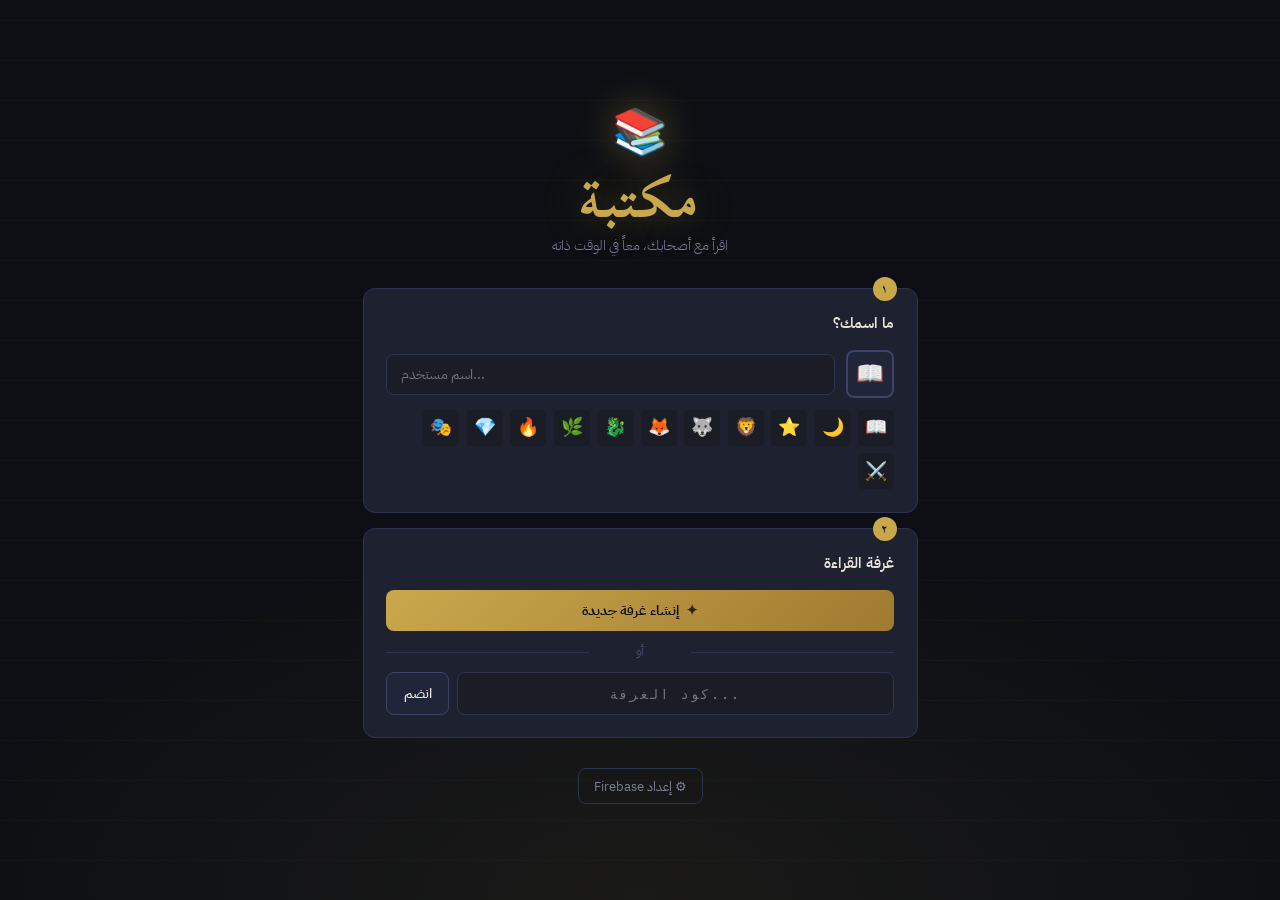
==== commit 4436a748: "Update index.html" ====
--- a/index.html
+++ b/index.html
@@ -4,73 +4,51 @@
   <meta charset="UTF-8" />
   <meta name="viewport" content="width=device-width, initial-scale=1.0" />
   <title>مكتبة — قراءة جماعية</title>
-
-  <!-- Fonts -->
   <link rel="preconnect" href="https://fonts.googleapis.com" />
   <link rel="preconnect" href="https://fonts.gstatic.com" crossorigin />
   <link href="https://fonts.googleapis.com/css2?family=Scheherazade+New:wght@400;700&family=IBM+Plex+Sans+Arabic:wght@300;400;500;600&family=JetBrains+Mono:wght@400;500&display=swap" rel="stylesheet" />
-
-  <!-- PDF.js -->
   <script src="https://cdnjs.cloudflare.com/ajax/libs/pdf.js/3.11.174/pdf.min.js"></script>
-  <!-- epub.js -->
   <script src="https://cdnjs.cloudflare.com/ajax/libs/jszip/3.10.1/jszip.min.js"></script>
   <script src="https://cdn.jsdelivr.net/npm/epubjs@0.3.93/dist/epub.min.js"></script>
-
-  <!-- Firebase -->
   <script type="module">
     import { initializeApp } from 'https://www.gstatic.com/firebasejs/10.12.2/firebase-app.js';
-    import { getDatabase } from 'https://www.gstatic.com/firebasejs/10.12.2/firebase-database.js';
-    import { getAuth } from 'https://www.gstatic.com/firebasejs/10.12.2/firebase-auth.js';
+    import { getDatabase }   from 'https://www.gstatic.com/firebasejs/10.12.2/firebase-database.js';
+    import { getAuth }       from 'https://www.gstatic.com/firebasejs/10.12.2/firebase-auth.js';
     window.__firebaseModules = { initializeApp, getDatabase, getAuth };
   </script>
-
   <link rel="stylesheet" href="css/main.css" />
 </head>
 <body>
 
-<!-- ═══════════════════════════════════════════
-     LOBBY — shown before joining a room
-═══════════════════════════════════════════ -->
+<!-- ══ LOBBY ══════════════════════════════════════════ -->
 <div id="lobby" class="screen active">
-  <div class="lobby-bg">
-    <div class="bookshelf-deco"></div>
-  </div>
+  <div class="lobby-bg"></div>
   <div class="lobby-content">
     <header class="lobby-header">
       <div class="logo-mark">📚</div>
       <h1 class="logo-title">مكتبة</h1>
       <p class="logo-sub">اقرأ مع أصحابك، معاً في الوقت ذاته</p>
     </header>
-
     <div class="lobby-cards">
-      <!-- Username -->
-      <div class="lobby-card" id="card-name">
+      <div class="lobby-card">
         <div class="card-step">١</div>
         <h2>ما اسمك؟</h2>
         <div class="input-row">
-          <div class="avatar-picker" id="avatarPicker">
-            <span id="avatarDisplay">📖</span>
-          </div>
+          <div class="avatar-picker" id="avatarPicker"><span id="avatarDisplay">📖</span></div>
           <input type="text" id="usernameInput" placeholder="اسم مستخدم..." maxlength="20" dir="auto" />
         </div>
         <div class="avatar-options" id="avatarOptions">
-          <span data-emoji="📖">📖</span><span data-emoji="🌙">🌙</span>
-          <span data-emoji="⭐">⭐</span><span data-emoji="🦁">🦁</span>
-          <span data-emoji="🐺">🐺</span><span data-emoji="🦊">🦊</span>
-          <span data-emoji="🐉">🐉</span><span data-emoji="🌿">🌿</span>
-          <span data-emoji="🔥">🔥</span><span data-emoji="💎">💎</span>
-          <span data-emoji="🎭">🎭</span><span data-emoji="⚔️">⚔️</span>
-        </div>
-      </div>
-
-      <!-- Room Actions -->
-      <div class="lobby-card" id="card-room">
+          <span data-emoji="📖">📖</span><span data-emoji="🌙">🌙</span><span data-emoji="⭐">⭐</span>
+          <span data-emoji="🦁">🦁</span><span data-emoji="🐺">🐺</span><span data-emoji="🦊">🦊</span>
+          <span data-emoji="🐉">🐉</span><span data-emoji="🌿">🌿</span><span data-emoji="🔥">🔥</span>
+          <span data-emoji="💎">💎</span><span data-emoji="🎭">🎭</span><span data-emoji="⚔️">⚔️</span>
+        </div>
+      </div>
+      <div class="lobby-card">
         <div class="card-step">٢</div>
         <h2>غرفة القراءة</h2>
         <div class="room-actions">
-          <button class="btn-primary" id="btnCreateRoom">
-            <span class="btn-icon">✦</span> إنشاء غرفة جديدة
-          </button>
+          <button class="btn-primary" id="btnCreateRoom"><span class="btn-icon">✦</span> إنشاء غرفة جديدة</button>
           <div class="divider-text">أو</div>
           <div class="join-row">
             <input type="text" id="roomCodeInput" placeholder="كود الغرفة..." maxlength="6" dir="ltr" class="code-input" />
@@ -79,12 +57,10 @@
         </div>
       </div>
     </div>
-
-    <!-- Firebase Config -->
     <div class="firebase-config-section" id="firebaseConfigSection">
       <button class="btn-ghost" id="btnToggleConfig">⚙ إعداد Firebase</button>
       <div class="config-form hidden" id="configForm">
-        <p class="config-hint">أدخل بيانات مشروع Firebase الخاص بك (مجاني)</p>
+        <p class="config-hint">أدخل بيانات مشروع Firebase</p>
         <input type="text" id="fbApiKey" placeholder="apiKey" dir="ltr" />
         <input type="text" id="fbProjectId" placeholder="projectId" dir="ltr" />
         <input type="text" id="fbDbUrl" placeholder="databaseURL" dir="ltr" />
@@ -94,68 +70,55 @@
   </div>
 </div>
 
-<!-- ═══════════════════════════════════════════
-     CREATE ROOM MODAL
-═══════════════════════════════════════════ -->
+<!-- ══ CREATE ROOM MODAL ═══════════════════════════════ -->
 <div id="modalCreateRoom" class="modal hidden">
   <div class="modal-backdrop"></div>
   <div class="modal-box">
     <h2>غرفة قراءة جديدة</h2>
-    <div class="form-group">
-      <label>اسم الغرفة</label>
-      <input type="text" id="roomNameInput" placeholder="مثال: نادي روايات الليل" dir="auto" />
-    </div>
-    <div class="form-group">
-      <label>كلمة مرور (اختياري)</label>
-      <input type="password" id="roomPassInput" placeholder="اتركها فارغة للغرفة المفتوحة" />
-    </div>
+    <div class="form-group"><label>اسم الغرفة</label><input type="text" id="roomNameInput" placeholder="مثال: نادي روايات الليل" dir="auto" /></div>
+    <div class="form-group"><label>كلمة مرور (اختياري)</label><input type="password" id="roomPassInput" placeholder="اتركها فارغة للغرفة المفتوحة" /></div>
     <div class="form-group">
       <label>اتجاه القراءة</label>
       <div class="radio-group">
-        <label class="radio-opt">
-          <input type="radio" name="readDir" value="rtl" checked /> عربي / يمين→يسار
-        </label>
-        <label class="radio-opt">
-          <input type="radio" name="readDir" value="ltr" /> إنجليزي / يسار→يمين
-        </label>
+        <label class="radio-opt"><input type="radio" name="readDir" value="rtl" checked /> عربي / يمين←يسار</label>
+        <label class="radio-opt"><input type="radio" name="readDir" value="ltr" /> إنجليزي / يسار←يمين</label>
       </div>
     </div>
     <div class="modal-actions">
       <button class="btn-primary" id="btnConfirmCreate">إنشاء الغرفة ✦</button>
-      <button class="btn-ghost" id="btnCancelCreate">إلغاء</button>
-    </div>
-  </div>
-</div>
-
-<!-- ═══════════════════════════════════════════
-     READING ROOM — main app
-═══════════════════════════════════════════ -->
+      <button class="btn-ghost"   id="btnCancelCreate">إلغاء</button>
+    </div>
+  </div>
+</div>
+
+<!-- ══ READING ROOM ════════════════════════════════════ -->
 <div id="room" class="screen hidden">
 
-  <!-- TOP BAR -->
+  <!-- TOPBAR -->
   <header class="topbar">
     <div class="topbar-right">
-      <button class="icon-btn" id="btnBackToLobby" title="الخروج من الغرفة">←</button>
+      <button class="icon-btn" id="btnBackToLobby" title="الخروج">←</button>
       <div class="room-info">
         <span class="room-name-display" id="roomNameDisplay">...</span>
-        <span class="room-code-badge" id="roomCodeDisplay"></span>
+        <span class="room-code-badge"   id="roomCodeDisplay"></span>
       </div>
     </div>
     <div class="topbar-center">
-      <div class="sync-toggle" id="syncToggle" title="وضع المزامنة">
+      <div class="sync-toggle" id="syncToggle">
         <span class="sync-icon">⟳</span>
-        <span class="sync-label" id="syncLabel">مزامنة</span>
-      </div>
+        <span id="syncLabel">مزامنة</span>
+      </div>
+      <button class="icon-btn topbar-sync-now" id="btnSyncNow" title="مزامنة فورية">⚡</button>
     </div>
     <div class="topbar-left">
       <div class="members-bar" id="membersBar"></div>
       <button class="icon-btn" id="btnToggleSidebar" title="الدردشة">💬</button>
-      <button class="icon-btn" id="btnOpenDoc" title="فتح مستند">📂</button>
+      <button class="icon-btn" id="btnOpenDoc"       title="فتح مستند">📂</button>
     </div>
   </header>
 
   <!-- PROGRESS BAR -->
-  <div class="progress-shelf" id="progressShelf">
+  <div class="progress-shelf">
     <div class="progress-track">
       <div class="progress-fill" id="progressFill"></div>
       <div class="member-positions" id="memberPositions"></div>
@@ -166,86 +129,176 @@
   <!-- MAIN AREA -->
   <main class="reader-layout">
 
-    <!-- DOCUMENT VIEWER -->
+    <!-- VIEWER -->
     <section class="viewer-area" id="viewerArea">
 
       <!-- EMPTY STATE -->
       <div class="viewer-empty" id="viewerEmpty">
         <div class="empty-icon">📚</div>
         <h3>لا يوجد مستند مفتوح</h3>
-        <p>ارفع ملفاً أو أدرج رابطاً لبدء القراءة</p>
+        <p>ارفع ملفاً أو أدرج رابطاً</p>
         <div class="doc-source-options">
-          <button class="btn-primary" id="btnUploadFile">
-            <span>⬆</span> رفع ملف
-          </button>
+          <button class="btn-primary" id="btnUploadFile">⬆ رفع ملف</button>
           <div class="divider-text">أو</div>
           <div class="url-input-row">
-            <input type="text" id="docUrlInput" placeholder="رابط PDF / EPUB / صورة..." dir="ltr" />
+            <input type="text" id="docUrlInput" placeholder="رابط PDF / EPUB / صورة / Google Drive..." dir="ltr" />
             <button class="btn-secondary" id="btnLoadUrl">تحميل</button>
           </div>
         </div>
-        <input type="file" id="fileInput" accept=".pdf,.epub,.cbz,.txt,.jpg,.jpeg,.png,.gif,.webp" class="hidden" multiple />
+        <input type="file" id="fileInput" accept=".pdf,.epub,.cbz,.txt,.jpg,.jpeg,.png,.gif,.webp" class="hidden" />
       </div>
 
       <!-- PDF VIEWER -->
       <div class="pdf-viewer hidden" id="pdfViewer">
-        <div class="page-nav page-nav-right" id="btnPrevPage">
-          <span>›</span>
-        </div>
-        <div class="pdf-canvas-wrap" id="pdfCanvasWrap">
+        <div class="page-nav page-nav-right" id="btnPrevPage"><span>›</span></div>
+        <div class="doc-canvas-wrap" id="pdfCanvasWrap">
           <canvas id="pdfCanvas"></canvas>
-          <div class="annotation-layer" id="annotationLayer"></div>
-          <div class="drawing-layer hidden" id="drawingLayer">
-            <canvas id="drawCanvas"></canvas>
-          </div>
-        </div>
-        <div class="page-nav page-nav-left" id="btnNextPage">
-          <span>›</span>
-        </div>
+          <!-- unified overlay: annotations + drawing on top of every doc type -->
+          <div class="overlay-root" id="overlayRoot">
+            <div class="ann-layer"  id="annLayer"></div>
+            <canvas class="draw-canvas" id="drawCanvas"></canvas>
+          </div>
+        </div>
+        <div class="page-nav page-nav-left" id="btnNextPage"><span>›</span></div>
       </div>
 
       <!-- EPUB VIEWER -->
       <div class="epub-viewer hidden" id="epubViewer">
         <div class="page-nav page-nav-right" id="epubBtnPrev"><span>›</span></div>
-        <div id="epubContainer"></div>
+        <div class="doc-canvas-wrap" id="epubCanvasWrap">
+          <div id="epubContainer"></div>
+          <div class="overlay-root" id="epubOverlayRoot">
+            <div class="ann-layer"  id="epubAnnLayer"></div>
+            <canvas class="draw-canvas" id="epubDrawCanvas"></canvas>
+          </div>
+        </div>
         <div class="page-nav page-nav-left" id="epubBtnNext"><span>›</span></div>
       </div>
 
-      <!-- IMAGE/MANGA VIEWER -->
+      <!-- MANGA/IMAGE VIEWER -->
       <div class="manga-viewer hidden" id="mangaViewer">
-        <div class="manga-nav-right" id="mangaBtnPrev">
-          <span>›</span>
-        </div>
-        <div class="manga-page-wrap">
+        <div class="manga-nav-btn manga-nav-right" id="mangaBtnPrev"><span>›</span></div>
+        <div class="doc-canvas-wrap" id="mangaCanvasWrap">
           <img id="mangaPage" src="" alt="صفحة" />
-          <div class="annotation-layer" id="mangaAnnotationLayer"></div>
-        </div>
-        <div class="manga-nav-left" id="mangaBtnNext">
-          <span>›</span>
-        </div>
+          <div class="overlay-root" id="mangaOverlayRoot">
+            <div class="ann-layer"  id="mangaAnnLayer"></div>
+            <canvas class="draw-canvas" id="mangaDrawCanvas"></canvas>
+          </div>
+        </div>
+        <div class="manga-nav-btn manga-nav-left"  id="mangaBtnNext"><span>›</span></div>
         <div class="manga-strip" id="mangaStrip"></div>
       </div>
 
-      <!-- ANNOTATION TOOLBAR -->
-      <div class="annotation-toolbar hidden" id="annotationToolbar">
-        <button class="tool-btn active" data-tool="select" title="تحديد">↖</button>
-        <div class="tool-sep"></div>
-        <button class="tool-btn" data-tool="highlight" title="تظليل">
-          <span style="background:#f6c90e;padding:0 6px;border-radius:3px;">أ</span>
-        </button>
-        <button class="tool-btn" data-tool="note" title="ملاحظة">📝</button>
-        <button class="tool-btn" data-tool="draw" title="رسم">✏️</button>
-        <button class="tool-btn" data-tool="sticky" title="ملصق">🟡</button>
-        <div class="tool-sep"></div>
-        <div class="color-row" id="colorRow">
-          <div class="color-dot active" data-color="#f6c90e" style="background:#f6c90e;"></div>
-          <div class="color-dot" data-color="#4fc3f7" style="background:#4fc3f7;"></div>
-          <div class="color-dot" data-color="#ef5350" style="background:#ef5350;"></div>
-          <div class="color-dot" data-color="#66bb6a" style="background:#66bb6a;"></div>
-          <div class="color-dot" data-color="#ce93d8" style="background:#ce93d8;"></div>
-        </div>
-        <div class="tool-sep"></div>
-        <button class="tool-btn" id="btnClearDraw" title="مسح الرسم">🗑</button>
+      <!-- ══ DRAWING TOOLBAR — always visible ════════ -->
+      <div class="draw-toolbar hidden" id="drawToolbar">
+
+        <!-- Tools -->
+        <div class="dtb-group">
+          <button class="dtb-btn active" data-tool="pen"       title="قلم (P)">
+            <svg viewBox="0 0 24 24"><path d="M3 17.25V21h3.75L17.81 9.94l-3.75-3.75L3 17.25zM20.71 7.04a1 1 0 0 0 0-1.41l-2.34-2.34a1 1 0 0 0-1.41 0l-1.83 1.83 3.75 3.75 1.83-1.83z"/></svg>
+          </button>
+          <button class="dtb-btn" data-tool="marker"    title="ماركر (M)">
+            <svg viewBox="0 0 24 24"><path d="M20.71 4.04a1 1 0 0 0 0-1.41l-2.34-2.34a1 1 0 0 0-1.41 0L4 13.25V17h3.75L20.71 4.04z" opacity=".5"/><path d="M20.71 4.04a1 1 0 0 0 0-1.41l-2.34-2.34a1 1 0 0 0-1.41 0L4 13.25V17h3.75L20.71 4.04z"/></svg>
+          </button>
+          <button class="dtb-btn" data-tool="line"      title="خط (L)">
+            <svg viewBox="0 0 24 24"><line x1="4" y1="20" x2="20" y2="4" stroke="currentColor" stroke-width="2.5" stroke-linecap="round"/></svg>
+          </button>
+          <button class="dtb-btn" data-tool="arrow"     title="سهم (→)">
+            <svg viewBox="0 0 24 24"><line x1="4" y1="20" x2="18" y2="6" stroke="currentColor" stroke-width="2.5" stroke-linecap="round"/><polyline points="10,6 18,6 18,14" stroke="currentColor" stroke-width="2.5" fill="none" stroke-linecap="round" stroke-linejoin="round"/></svg>
+          </button>
+          <button class="dtb-btn" data-tool="rect"      title="مستطيل (R)">
+            <svg viewBox="0 0 24 24"><rect x="4" y="6" width="16" height="12" rx="1.5" fill="none" stroke="currentColor" stroke-width="2.5"/></svg>
+          </button>
+          <button class="dtb-btn" data-tool="circle"    title="دائرة (O)">
+            <svg viewBox="0 0 24 24"><circle cx="12" cy="12" r="8" fill="none" stroke="currentColor" stroke-width="2.5"/></svg>
+          </button>
+          <button class="dtb-btn" data-tool="highlight" title="تظليل (H)">
+            <svg viewBox="0 0 24 24"><rect x="3" y="14" width="18" height="6" rx="1" fill="currentColor" opacity=".5"/><path d="M5 14L9 4h6l4 10" fill="none" stroke="currentColor" stroke-width="2"/></svg>
+          </button>
+          <button class="dtb-btn" data-tool="text"      title="نص (T)">
+            <svg viewBox="0 0 24 24"><path d="M5 4v3h5.5v12h3V7H19V4z"/></svg>
+          </button>
+          <button class="dtb-btn" data-tool="sticky"    title="ملصق لاصق (S)">
+            <svg viewBox="0 0 24 24"><path d="M19 3H5a2 2 0 0 0-2 2v14a2 2 0 0 0 2 2h8l6-6V5a2 2 0 0 0-2-2z"/></svg>
+          </button>
+          <button class="dtb-btn" data-tool="eraser"    title="ممحاة (E)">
+            <svg viewBox="0 0 24 24"><path d="M20.71 7.04L16.96 3.29a1 1 0 0 0-1.41 0L3.29 15.54a1 1 0 0 0 0 1.41l3.17 3.17H20v-2H9.83l10.88-10.88a1 1 0 0 0 0-1.41z"/></svg>
+          </button>
+          <button class="dtb-btn" data-tool="select"    title="تحديد (V)">
+            <svg viewBox="0 0 24 24"><path d="M4 0l8 18 3-7 7-3z"/></svg>
+          </button>
+        </div>
+
+        <div class="dtb-sep"></div>
+
+        <!-- Colors -->
+        <div class="dtb-group dtb-colors" id="dtbColors">
+          <div class="dtb-color active" data-color="#f6c90e" style="background:#f6c90e" title="ذهبي"></div>
+          <div class="dtb-color" data-color="#ef5350" style="background:#ef5350" title="أحمر"></div>
+          <div class="dtb-color" data-color="#4fc3f7" style="background:#4fc3f7" title="أزرق"></div>
+          <div class="dtb-color" data-color="#66bb6a" style="background:#66bb6a" title="أخضر"></div>
+          <div class="dtb-color" data-color="#ce93d8" style="background:#ce93d8" title="بنفسجي"></div>
+          <div class="dtb-color" data-color="#ff8a65" style="background:#ff8a65" title="برتقالي"></div>
+          <div class="dtb-color" data-color="#ffffff" style="background:#ffffff;border-color:#555" title="أبيض"></div>
+          <div class="dtb-color" data-color="#111111" style="background:#111111" title="أسود"></div>
+          <!-- custom color -->
+          <label class="dtb-color-custom" title="لون مخصص">
+            <input type="color" id="customColorPicker" value="#f6c90e" />
+            <span>+</span>
+          </label>
+        </div>
+
+        <div class="dtb-sep"></div>
+
+        <!-- Size -->
+        <div class="dtb-group dtb-size-group">
+          <span class="dtb-label">سماكة</span>
+          <input type="range" id="dtbSize" min="1" max="40" value="4" class="dtb-slider" />
+          <span class="dtb-size-val" id="dtbSizeVal">4</span>
+        </div>
+
+        <!-- Opacity -->
+        <div class="dtb-group dtb-size-group">
+          <span class="dtb-label">شفافية</span>
+          <input type="range" id="dtbOpacity" min="10" max="100" value="100" class="dtb-slider" />
+          <span class="dtb-size-val" id="dtbOpacityVal">100%</span>
+        </div>
+
+        <div class="dtb-sep"></div>
+
+        <!-- Actions -->
+        <div class="dtb-group">
+          <button class="dtb-btn" id="btnUndo"      title="تراجع (Ctrl+Z)">
+            <svg viewBox="0 0 24 24"><path d="M12 8c-2.21 0-4.21.9-5.66 2.34L3 7v9h9l-3.38-3.38A5 5 0 0 1 12 10c2.57 0 4.68 1.63 5.39 4h2.08A7.002 7.002 0 0 0 12 8z"/></svg>
+          </button>
+          <button class="dtb-btn" id="btnRedo"      title="إعادة (Ctrl+Y)">
+            <svg viewBox="0 0 24 24"><path d="M12 8c2.21 0 4.21.9 5.66 2.34L21 7v9h-9l3.38-3.38A5 5 0 0 0 12 10c-2.57 0-4.68 1.63-5.39 4H4.53A7.002 7.002 0 0 1 12 8z"/></svg>
+          </button>
+          <button class="dtb-btn dtb-danger" id="btnClearPage" title="مسح صفحة">
+            <svg viewBox="0 0 24 24"><path d="M19 4h-3.5l-1-1h-5l-1 1H5v2h14M6 19a2 2 0 0 0 2 2h8a2 2 0 0 0 2-2V7H6v12z"/></svg>
+          </button>
+        </div>
+
+      </div>
+      <!-- end draw-toolbar -->
+
+      <!-- TEXT INPUT POPUP -->
+      <div class="text-input-popup hidden" id="textInputPopup">
+        <textarea id="textInputArea" placeholder="اكتب هنا..." dir="auto" rows="3"></textarea>
+        <div class="text-input-actions">
+          <button class="btn-primary sm" id="btnConfirmText">إضافة</button>
+          <button class="btn-ghost sm"   id="btnCancelText">إلغاء</button>
+        </div>
+      </div>
+
+      <!-- STICKY EDITOR -->
+      <div class="sticky-editor hidden" id="stickyEditor">
+        <div class="sticky-editor-header">📝 ملاحظة</div>
+        <textarea id="stickyText" placeholder="اكتب ملاحظتك..." dir="auto"></textarea>
+        <div class="sticky-actions">
+          <button class="btn-primary sm" id="btnSaveSticky">حفظ</button>
+          <button class="btn-ghost sm"   id="btnCancelSticky">إلغاء</button>
+        </div>
       </div>
 
     </section>
@@ -253,19 +306,18 @@
     <!-- SIDEBAR -->
     <aside class="sidebar" id="sidebar">
       <div class="sidebar-tabs">
-        <button class="tab-btn active" data-tab="chat">💬 دردشة</button>
-        <button class="tab-btn" data-tab="members">👥 الأعضاء</button>
-        <button class="tab-btn" data-tab="bookmarks">🔖 علامات</button>
-        <button class="tab-btn" data-tab="annotations">✍ تعليقات</button>
-      </div>
-
-      <!-- CHAT TAB -->
+        <button class="tab-btn active" data-tab="chat">💬</button>
+        <button class="tab-btn" data-tab="members">👥</button>
+        <button class="tab-btn" data-tab="bookmarks">🔖</button>
+        <button class="tab-btn" data-tab="annotations">✍</button>
+      </div>
+
       <div class="tab-content active" data-tab="chat">
         <div class="chat-messages" id="chatMessages"></div>
         <div class="chat-input-area">
           <div class="chat-actions-row">
             <button class="chat-action-btn" id="btnPageRef" title="أذكر صفحة">📄</button>
-            <button class="chat-action-btn" id="btnEmoji" title="إيموجي">😊</button>
+            <button class="chat-action-btn" id="btnEmoji"   title="إيموجي">😊</button>
           </div>
           <div class="chat-compose">
             <textarea id="chatInput" placeholder="اكتب رسالة..." rows="1" dir="auto"></textarea>
@@ -274,7 +326,6 @@
         </div>
       </div>
 
-      <!-- MEMBERS TAB -->
       <div class="tab-content hidden" data-tab="members">
         <div class="members-list" id="membersList"></div>
         <div class="host-controls hidden" id="hostControls">
@@ -286,34 +337,30 @@
         </div>
       </div>
 
-      <!-- BOOKMARKS TAB -->
       <div class="tab-content hidden" data-tab="bookmarks">
         <div class="bookmarks-header">
-          <button class="btn-secondary sm" id="btnAddBookmark">+ إضافة علامة هنا</button>
+          <button class="btn-secondary sm" id="btnAddBookmark">+ علامة هنا</button>
         </div>
         <div class="bookmarks-list" id="bookmarksList"></div>
       </div>
 
-      <!-- ANNOTATIONS TAB -->
       <div class="tab-content hidden" data-tab="annotations">
         <div class="annotations-list" id="annotationsList"></div>
       </div>
-
     </aside>
   </main>
 
   <!-- PAGE INDICATOR -->
-  <div class="page-indicator" id="pageIndicator">
+  <div class="page-indicator hidden" id="pageIndicator">
     <span id="currentPageDisplay">١</span>
     <span class="page-sep">/</span>
     <span id="totalPagesDisplay">?</span>
   </div>
 
 </div>
-
-<!-- ═══════════════════════════════════════════
-     EMOJI PICKER
-═══════════════════════════════════════════ -->
+<!-- end room -->
+
+<!-- EMOJI PICKER -->
 <div class="emoji-picker hidden" id="emojiPicker">
   <div class="emoji-grid">
     😄 😂 🤔 😍 😢 😡 🤯 🥰 😎 🤩
@@ -322,31 +369,18 @@
   </div>
 </div>
 
-<!-- ═══════════════════════════════════════════
-     STICKY NOTE EDITOR
-═══════════════════════════════════════════ -->
-<div class="sticky-editor hidden" id="stickyEditor">
-  <textarea id="stickyText" placeholder="اكتب ملاحظتك..." dir="auto"></textarea>
-  <div class="sticky-actions">
-    <button class="btn-primary sm" id="btnSaveSticky">حفظ</button>
-    <button class="btn-ghost sm" id="btnCancelSticky">إلغاء</button>
-  </div>
-</div>
-
-<!-- ═══════════════════════════════════════════
-     TOAST NOTIFICATIONS
-═══════════════════════════════════════════ -->
+<!-- TOAST -->
 <div class="toast-container" id="toastContainer"></div>
 
-<!-- ═══════════════════════════════════════════
-     KEYBOARD SHORTCUTS HINT
-═══════════════════════════════════════════ -->
+<!-- SHORTCUTS -->
 <div class="shortcuts-hint" id="shortcutsHint">
-  <span><kbd>←</kbd><kbd>→</kbd> تقليب</span>
-  <span><kbd>C</kbd> دردشة</span>
-  <span><kbd>B</kbd> علامة</span>
-  <span><kbd>A</kbd> تعليقات</span>
-  <span><kbd>?</kbd> مساعدة</span>
+  <span><kbd>←→</kbd> تقليب</span>
+  <span><kbd>P</kbd> قلم</span>
+  <span><kbd>H</kbd> تظليل</span>
+  <span><kbd>T</kbd> نص</span>
+  <span><kbd>E</kbd> ممحاة</span>
+  <span><kbd>V</kbd> تحديد</span>
+  <span><kbd>Ctrl+Z</kbd> تراجع</span>
 </div>
 
 <script type="module" src="js/firebase-init.js"></script>
--- a/css/main.css
+++ b/css/main.css
@@ -1633,8 +1633,33 @@
 }
 
 /* ═══════════════════════════════════════════
-   ROOM CODE COPY ANIMATION
-═══════════════════════════════════════════ */
+   SHARED DOC BANNER
+═══════════════════════════════════════════ */
+.shared-doc-banner {
+  position: absolute;
+  top: 0;
+  left: 0;
+  right: 0;
+  z-index: 30;
+  background: linear-gradient(135deg, rgba(201,168,76,0.15), rgba(79,195,247,0.1));
+  border-bottom: 1px solid var(--gold-dim);
+  padding: 0.6rem 1rem;
+  display: flex;
+  align-items: center;
+  gap: 0.75rem;
+  font-size: 0.875rem;
+  color: var(--text);
+  backdrop-filter: blur(4px);
+  animation: slideDown 0.3s ease;
+}
+
+@keyframes slideDown {
+  from { transform: translateY(-100%); opacity: 0; }
+  to   { transform: translateY(0);     opacity: 1; }
+}
+
+.shared-doc-banner span { flex: 1; }
+.shared-doc-banner strong { color: var(--gold); }
 @keyframes copied {
   0%   { background: rgba(201,168,76,0.3); }
   100% { background: var(--bg-3); }
@@ -1659,3 +1684,93 @@
   pointer-events: none;
   word-break: break-word;
 }
+
+/* ═══════════════════════════════════════════
+   FIREBASE RULES HELP MODAL
+═══════════════════════════════════════════ */
+.rules-help-modal {
+  position: fixed;
+  inset: 0;
+  z-index: 999;
+  display: flex;
+  align-items: center;
+  justify-content: center;
+  padding: 1rem;
+}
+
+.rules-help-backdrop {
+  position: absolute;
+  inset: 0;
+  background: rgba(0,0,0,0.75);
+  backdrop-filter: blur(4px);
+}
+
+.rules-help-box {
+  position: relative;
+  background: var(--surface);
+  border: 1px solid var(--accent-red);
+  border-radius: var(--r-xl);
+  padding: 2rem;
+  max-width: 500px;
+  width: 100%;
+  box-shadow: 0 0 40px rgba(239,83,80,0.2), var(--shadow-deep);
+  animation: slideUp 0.25s ease;
+  direction: rtl;
+}
+
+.rules-help-box h2 {
+  font-size: 1.2rem;
+  color: var(--accent-red);
+  margin-bottom: 1rem;
+}
+
+.rules-help-box p {
+  font-size: 0.875rem;
+  color: var(--text);
+  margin-bottom: 0.75rem;
+  line-height: 1.7;
+}
+
+.rules-help-box ol {
+  padding-right: 1.5rem;
+  margin-bottom: 1rem;
+  font-size: 0.875rem;
+  color: var(--text);
+  display: flex;
+  flex-direction: column;
+  gap: 0.4rem;
+}
+
+.rules-help-box a {
+  color: var(--accent-blue);
+  text-decoration: none;
+}
+
+.rules-help-box a:hover { text-decoration: underline; }
+
+.rules-code {
+  background: var(--bg);
+  border: 1px solid var(--border-2);
+  border-radius: var(--r);
+  padding: 1rem;
+  font-family: var(--font-mono);
+  font-size: 0.82rem;
+  color: var(--accent-green);
+  direction: ltr;
+  text-align: left;
+  white-space: pre;
+  overflow-x: auto;
+  margin-bottom: 0.75rem;
+  line-height: 1.6;
+}
+
+.rules-note {
+  font-size: 0.78rem !important;
+  color: var(--text-muted) !important;
+}
+
+.rules-actions {
+  display: flex;
+  gap: 0.75rem;
+  margin-top: 1.25rem;
+}
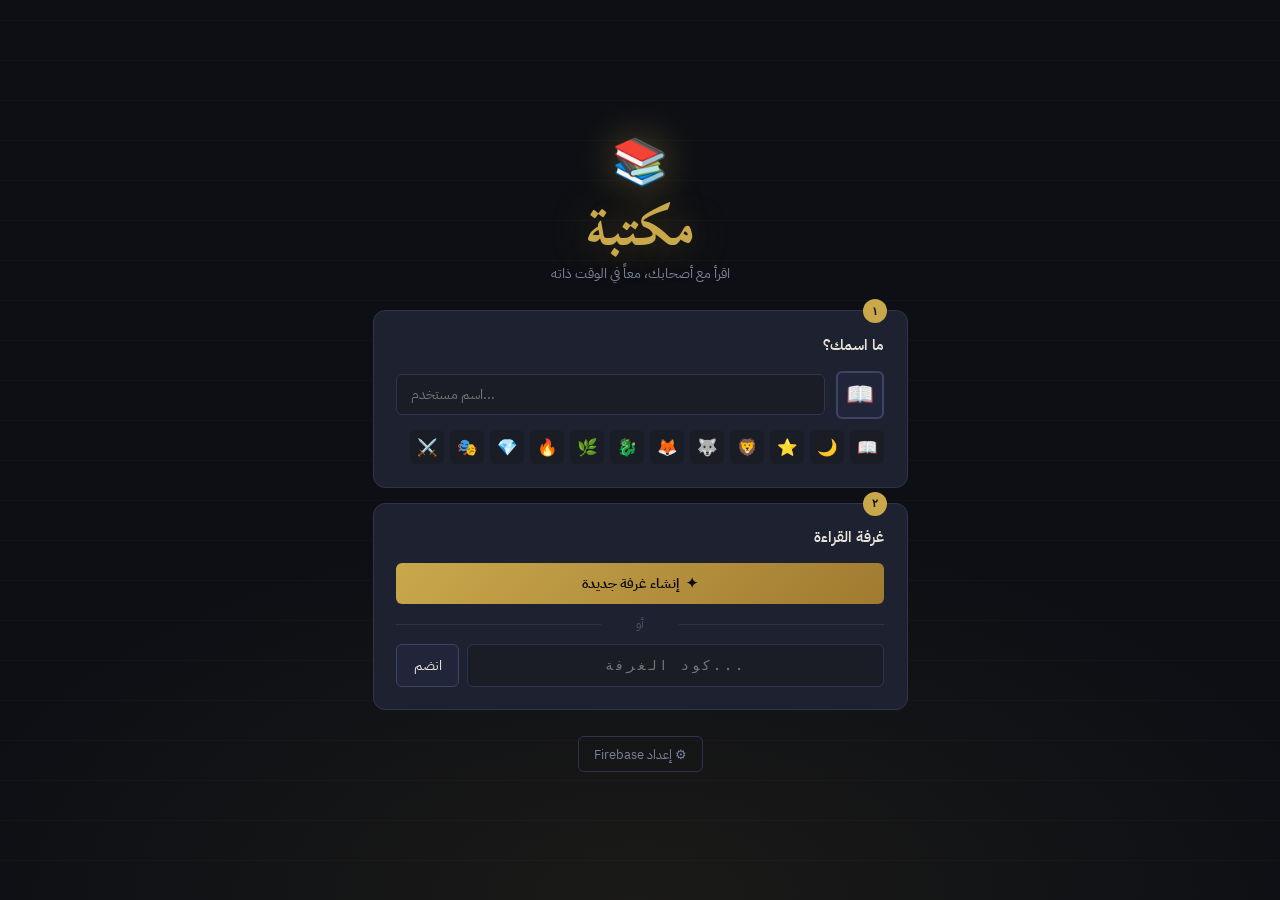
==== commit 4c4bd311: "Update index.html" ====
--- a/index.html
+++ b/index.html
@@ -19,7 +19,6 @@
   <link rel="stylesheet" href="css/main.css" />
 </head>
 <body>
-
 <!-- ══ LOBBY ══════════════════════════════════════════ -->
 <div id="lobby" class="screen active">
   <div class="lobby-bg"></div>
@@ -69,7 +68,6 @@
     </div>
   </div>
 </div>
-
 <!-- ══ CREATE ROOM MODAL ═══════════════════════════════ -->
 <div id="modalCreateRoom" class="modal hidden">
   <div class="modal-backdrop"></div>
@@ -90,10 +88,8 @@
     </div>
   </div>
 </div>
-
 <!-- ══ READING ROOM ════════════════════════════════════ -->
 <div id="room" class="screen hidden">
-
   <!-- TOPBAR -->
   <header class="topbar">
     <div class="topbar-right">
@@ -116,7 +112,6 @@
       <button class="icon-btn" id="btnOpenDoc"       title="فتح مستند">📂</button>
     </div>
   </header>
-
   <!-- PROGRESS BAR -->
   <div class="progress-shelf">
     <div class="progress-track">
@@ -125,13 +120,10 @@
     </div>
     <div class="progress-label" id="progressLabel">٠٪</div>
   </div>
-
   <!-- MAIN AREA -->
   <main class="reader-layout">
-
     <!-- VIEWER -->
     <section class="viewer-area" id="viewerArea">
-
       <!-- EMPTY STATE -->
       <div class="viewer-empty" id="viewerEmpty">
         <div class="empty-icon">📚</div>
@@ -147,7 +139,6 @@
         </div>
         <input type="file" id="fileInput" accept=".pdf,.epub,.cbz,.txt,.jpg,.jpeg,.png,.gif,.webp" class="hidden" />
       </div>
-
       <!-- PDF VIEWER -->
       <div class="pdf-viewer hidden" id="pdfViewer">
         <div class="page-nav page-nav-right" id="btnPrevPage"><span>›</span></div>
@@ -161,7 +152,6 @@
         </div>
         <div class="page-nav page-nav-left" id="btnNextPage"><span>›</span></div>
       </div>
-
       <!-- EPUB VIEWER -->
       <div class="epub-viewer hidden" id="epubViewer">
         <div class="page-nav page-nav-right" id="epubBtnPrev"><span>›</span></div>
@@ -174,7 +164,6 @@
         </div>
         <div class="page-nav page-nav-left" id="epubBtnNext"><span>›</span></div>
       </div>
-
       <!-- MANGA/IMAGE VIEWER -->
       <div class="manga-viewer hidden" id="mangaViewer">
         <div class="manga-nav-btn manga-nav-right" id="mangaBtnPrev"><span>›</span></div>
@@ -188,10 +177,8 @@
         <div class="manga-nav-btn manga-nav-left"  id="mangaBtnNext"><span>›</span></div>
         <div class="manga-strip" id="mangaStrip"></div>
       </div>
-
       <!-- ══ DRAWING TOOLBAR — always visible ════════ -->
       <div class="draw-toolbar hidden" id="drawToolbar">
-
         <!-- Tools -->
         <div class="dtb-group">
           <button class="dtb-btn active" data-tool="pen"       title="قلم (P)">
@@ -228,9 +215,7 @@
             <svg viewBox="0 0 24 24"><path d="M4 0l8 18 3-7 7-3z"/></svg>
           </button>
         </div>
-
         <div class="dtb-sep"></div>
-
         <!-- Colors -->
         <div class="dtb-group dtb-colors" id="dtbColors">
           <div class="dtb-color active" data-color="#f6c90e" style="background:#f6c90e" title="ذهبي"></div>
@@ -247,25 +232,20 @@
             <span>+</span>
           </label>
         </div>
-
         <div class="dtb-sep"></div>
-
         <!-- Size -->
         <div class="dtb-group dtb-size-group">
           <span class="dtb-label">سماكة</span>
           <input type="range" id="dtbSize" min="1" max="40" value="4" class="dtb-slider" />
           <span class="dtb-size-val" id="dtbSizeVal">4</span>
         </div>
-
         <!-- Opacity -->
         <div class="dtb-group dtb-size-group">
           <span class="dtb-label">شفافية</span>
           <input type="range" id="dtbOpacity" min="10" max="100" value="100" class="dtb-slider" />
           <span class="dtb-size-val" id="dtbOpacityVal">100%</span>
         </div>
-
         <div class="dtb-sep"></div>
-
         <!-- Actions -->
         <div class="dtb-group">
           <button class="dtb-btn" id="btnUndo"      title="تراجع (Ctrl+Z)">
@@ -278,10 +258,8 @@
             <svg viewBox="0 0 24 24"><path d="M19 4h-3.5l-1-1h-5l-1 1H5v2h14M6 19a2 2 0 0 0 2 2h8a2 2 0 0 0 2-2V7H6v12z"/></svg>
           </button>
         </div>
-
       </div>
       <!-- end draw-toolbar -->
-
       <!-- TEXT INPUT POPUP -->
       <div class="text-input-popup hidden" id="textInputPopup">
         <textarea id="textInputArea" placeholder="اكتب هنا..." dir="auto" rows="3"></textarea>
@@ -290,7 +268,6 @@
           <button class="btn-ghost sm"   id="btnCancelText">إلغاء</button>
         </div>
       </div>
-
       <!-- STICKY EDITOR -->
       <div class="sticky-editor hidden" id="stickyEditor">
         <div class="sticky-editor-header">📝 ملاحظة</div>
@@ -300,9 +277,7 @@
           <button class="btn-ghost sm"   id="btnCancelSticky">إلغاء</button>
         </div>
       </div>
-
     </section>
-
     <!-- SIDEBAR -->
     <aside class="sidebar" id="sidebar">
       <div class="sidebar-tabs">
@@ -311,7 +286,6 @@
         <button class="tab-btn" data-tab="bookmarks">🔖</button>
         <button class="tab-btn" data-tab="annotations">✍</button>
       </div>
-
       <div class="tab-content active" data-tab="chat">
         <div class="chat-messages" id="chatMessages"></div>
         <div class="chat-input-area">
@@ -325,7 +299,6 @@
           </div>
         </div>
       </div>
-
       <div class="tab-content hidden" data-tab="members">
         <div class="members-list" id="membersList"></div>
         <div class="host-controls hidden" id="hostControls">
@@ -336,30 +309,25 @@
           </label>
         </div>
       </div>
-
       <div class="tab-content hidden" data-tab="bookmarks">
         <div class="bookmarks-header">
           <button class="btn-secondary sm" id="btnAddBookmark">+ علامة هنا</button>
         </div>
         <div class="bookmarks-list" id="bookmarksList"></div>
       </div>
-
       <div class="tab-content hidden" data-tab="annotations">
         <div class="annotations-list" id="annotationsList"></div>
       </div>
     </aside>
   </main>
-
   <!-- PAGE INDICATOR -->
   <div class="page-indicator hidden" id="pageIndicator">
     <span id="currentPageDisplay">١</span>
     <span class="page-sep">/</span>
     <span id="totalPagesDisplay">?</span>
   </div>
-
 </div>
 <!-- end room -->
-
 <!-- EMOJI PICKER -->
 <div class="emoji-picker hidden" id="emojiPicker">
   <div class="emoji-grid">
@@ -368,10 +336,8 @@
     📖 📚 ✍️ 💬 ⭐ 🌙 🎭 🗡️ 🐉 🌿
   </div>
 </div>
-
 <!-- TOAST -->
 <div class="toast-container" id="toastContainer"></div>
-
 <!-- SHORTCUTS -->
 <div class="shortcuts-hint" id="shortcutsHint">
   <span><kbd>←→</kbd> تقليب</span>
@@ -382,7 +348,6 @@
   <span><kbd>V</kbd> تحديد</span>
   <span><kbd>Ctrl+Z</kbd> تراجع</span>
 </div>
-
 <script type="module" src="js/firebase-init.js"></script>
 <script type="module" src="js/app.js"></script>
 </body>
--- a/css/main.css
+++ b/css/main.css
@@ -1,1776 +1,432 @@
-/* ═══════════════════════════════════════════
-   TOKENS
-═══════════════════════════════════════════ */
+/* ══ TOKENS ═══════════════════════════════════════════════ */
 :root {
-  --bg:          #0d0f14;
-  --bg-1:        #13151c;
-  --bg-2:        #1a1d26;
-  --bg-3:        #21253a;
-  --surface:     #1e2130;
-  --surface-2:   #252a3d;
-  --border:      #2e3450;
-  --border-2:    #3d4466;
-
-  --gold:        #c9a84c;
-  --gold-dim:    #8a6e2f;
-  --gold-glow:   rgba(201,168,76,0.18);
-
-  --text:        #e8e4d9;
-  --text-muted:  #7a8099;
-  --text-dim:    #4a5070;
-
-  --accent-blue: #4fc3f7;
-  --accent-red:  #ef5350;
-  --accent-green:#66bb6a;
-  --accent-purp: #ce93d8;
-  --accent-yel:  #f6c90e;
-
-  --sidebar-w:   320px;
-  --topbar-h:    52px;
-  --progress-h:  28px;
-
-  --font-ar:     'IBM Plex Sans Arabic', 'Scheherazade New', sans-serif;
-  --font-display:'Scheherazade New', serif;
-  --font-mono:   'JetBrains Mono', monospace;
-
-  --r-sm:  4px;
-  --r:     8px;
-  --r-lg:  12px;
-  --r-xl:  18px;
-
-  --shadow-gold: 0 0 20px rgba(201,168,76,0.15), 0 2px 8px rgba(0,0,0,0.5);
-  --shadow-deep: 0 8px 40px rgba(0,0,0,0.6);
-}
-
-/* ═══════════════════════════════════════════
-   RESET & BASE
-═══════════════════════════════════════════ */
-*, *::before, *::after { box-sizing: border-box; margin: 0; padding: 0; }
-
-html, body {
-  height: 100%;
-  background: var(--bg);
-  color: var(--text);
-  font-family: var(--font-ar);
-  font-size: 15px;
-  line-height: 1.6;
-  overflow: hidden;
-}
-
-::selection { background: rgba(201,168,76,0.3); }
-
-input, textarea, button { font-family: var(--font-ar); }
-
-/* scrollbar */
-::-webkit-scrollbar { width: 5px; height: 5px; }
-::-webkit-scrollbar-track { background: transparent; }
-::-webkit-scrollbar-thumb { background: var(--border-2); border-radius: 99px; }
-::-webkit-scrollbar-thumb:hover { background: var(--gold-dim); }
-
-/* ═══════════════════════════════════════════
-   SCREENS
-═══════════════════════════════════════════ */
-.screen { display: none; width: 100%; height: 100%; }
-.screen.active { display: flex; }
-.screen.hidden { display: none; }
-.hidden { display: none !important; }
-
-/* ═══════════════════════════════════════════
-   LOBBY
-═══════════════════════════════════════════ */
-#lobby {
-  flex-direction: column;
-  align-items: center;
-  justify-content: center;
-  min-height: 100vh;
-  position: relative;
-  overflow: hidden;
-}
-
-.lobby-bg {
-  position: absolute;
-  inset: 0;
-  background:
-    radial-gradient(ellipse 80% 60% at 50% 100%, rgba(201,168,76,0.07) 0%, transparent 70%),
-    repeating-linear-gradient(
-      0deg,
-      transparent,
-      transparent 39px,
-      rgba(201,168,76,0.03) 39px,
-      rgba(201,168,76,0.03) 40px
-    );
-  pointer-events: none;
-}
-
-/* decorative bookshelf lines */
-.bookshelf-deco {
-  position: absolute;
-  bottom: 0;
-  left: 0;
-  right: 0;
-  height: 120px;
-  background: linear-gradient(to top, rgba(201,168,76,0.04) 0%, transparent 100%);
-  border-top: 1px solid rgba(201,168,76,0.06);
-}
-
-.lobby-content {
-  position: relative;
-  z-index: 1;
-  width: 100%;
-  max-width: 600px;
-  padding: 2rem 1.5rem;
-  display: flex;
-  flex-direction: column;
-  align-items: center;
-  gap: 2rem;
-}
-
-.lobby-header {
-  text-align: center;
-  display: flex;
-  flex-direction: column;
-  align-items: center;
-  gap: 0.5rem;
-}
-
-.logo-mark {
-  font-size: 3rem;
-  filter: drop-shadow(0 0 20px rgba(201,168,76,0.4));
-  animation: float 4s ease-in-out infinite;
-}
-
-@keyframes float {
-  0%, 100% { transform: translateY(0px); }
-  50% { transform: translateY(-8px); }
-}
-
-.logo-title {
-  font-family: var(--font-display);
-  font-size: 3.5rem;
-  font-weight: 700;
-  color: var(--gold);
-  letter-spacing: 0.05em;
-  text-shadow: 0 0 40px rgba(201,168,76,0.4);
-  line-height: 1;
-}
-
-.logo-sub {
-  color: var(--text-muted);
-  font-size: 0.95rem;
-  font-weight: 300;
-}
-
-.lobby-cards {
-  display: flex;
-  flex-direction: column;
-  gap: 1rem;
-  width: 100%;
-}
-
-.lobby-card {
-  background: var(--surface);
-  border: 1px solid var(--border);
-  border-radius: var(--r-lg);
-  padding: 1.5rem;
-  position: relative;
-  transition: border-color 0.2s;
-}
-
-.lobby-card:hover { border-color: var(--border-2); }
-
-.card-step {
-  position: absolute;
-  top: -12px;
-  right: 20px;
-  background: var(--gold);
-  color: var(--bg);
-  font-size: 0.75rem;
-  font-weight: 700;
-  width: 24px;
-  height: 24px;
-  border-radius: 50%;
-  display: flex;
-  align-items: center;
-  justify-content: center;
-  font-family: var(--font-display);
-}
-
-.lobby-card h2 {
-  font-size: 1rem;
-  font-weight: 600;
-  color: var(--text);
-  margin-bottom: 1rem;
-}
-
-.input-row {
-  display: flex;
-  align-items: center;
-  gap: 0.75rem;
-  margin-bottom: 0.75rem;
-}
-
-.avatar-picker {
-  width: 48px;
-  height: 48px;
-  background: var(--bg-3);
-  border: 2px solid var(--border-2);
-  border-radius: var(--r);
-  display: flex;
-  align-items: center;
-  justify-content: center;
-  font-size: 1.5rem;
-  cursor: pointer;
-  flex-shrink: 0;
-  transition: border-color 0.2s;
-}
-
-.avatar-picker:hover { border-color: var(--gold); }
-
-.avatar-options {
-  display: flex;
-  flex-wrap: wrap;
-  gap: 0.5rem;
-  margin-top: 0.5rem;
-}
-
-.avatar-options span {
-  width: 36px;
-  height: 36px;
-  display: flex;
-  align-items: center;
-  justify-content: center;
-  font-size: 1.2rem;
-  cursor: pointer;
-  border-radius: var(--r-sm);
-  border: 2px solid transparent;
-  transition: all 0.15s;
-  background: var(--bg-2);
-}
-
-.avatar-options span:hover { border-color: var(--gold); background: var(--bg-3); }
-.avatar-options span.selected { border-color: var(--gold); background: var(--gold-glow); }
-
-input[type="text"],
-input[type="password"],
-textarea {
-  background: var(--bg-2);
-  border: 1px solid var(--border);
-  border-radius: var(--r);
-  color: var(--text);
-  padding: 0.6rem 0.9rem;
-  font-size: 0.9rem;
-  width: 100%;
-  outline: none;
-  transition: border-color 0.2s, box-shadow 0.2s;
-  -webkit-appearance: none;
-}
-
-input[type="text"]:focus,
-input[type="password"]:focus,
-textarea:focus {
-  border-color: var(--gold-dim);
-  box-shadow: 0 0 0 3px rgba(201,168,76,0.1);
-}
-
-.room-actions {
-  display: flex;
-  flex-direction: column;
-  gap: 0.75rem;
-}
-
-.divider-text {
-  text-align: center;
-  color: var(--text-dim);
-  font-size: 0.8rem;
-  position: relative;
-}
-.divider-text::before,
-.divider-text::after {
-  content: '';
-  position: absolute;
-  top: 50%;
-  width: 40%;
-  height: 1px;
-  background: var(--border);
-}
-.divider-text::before { right: 0; }
-.divider-text::after { left: 0; }
-
-.join-row {
-  display: flex;
-  gap: 0.5rem;
-}
-
-.code-input {
-  letter-spacing: 0.15em;
-  font-family: var(--font-mono);
-  font-size: 1rem;
-  text-align: center;
-  text-transform: uppercase;
-}
-
-/* ═══════════════════════════════════════════
-   BUTTONS
-═══════════════════════════════════════════ */
-.btn-primary {
-  background: linear-gradient(135deg, var(--gold) 0%, #a07a30 100%);
-  color: #0d0a04;
-  border: none;
-  border-radius: var(--r);
-  padding: 0.65rem 1.25rem;
-  font-size: 0.9rem;
-  font-weight: 600;
-  cursor: pointer;
-  display: inline-flex;
-  align-items: center;
-  justify-content: center;
-  gap: 0.5rem;
-  transition: opacity 0.2s, transform 0.1s, box-shadow 0.2s;
-  text-align: center;
-}
-
-.btn-primary:hover { opacity: 0.92; box-shadow: 0 4px 20px rgba(201,168,76,0.3); }
-.btn-primary:active { transform: scale(0.97); }
-
-.btn-secondary {
-  background: var(--bg-3);
-  color: var(--text);
-  border: 1px solid var(--border-2);
-  border-radius: var(--r);
-  padding: 0.65rem 1.1rem;
-  font-size: 0.9rem;
-  font-weight: 500;
-  cursor: pointer;
-  transition: background 0.2s, border-color 0.2s;
-}
-
-.btn-secondary:hover { background: var(--surface-2); border-color: var(--gold-dim); }
-
-.btn-ghost {
-  background: transparent;
-  color: var(--text-muted);
-  border: 1px solid var(--border);
-  border-radius: var(--r);
-  padding: 0.5rem 1rem;
-  font-size: 0.85rem;
-  cursor: pointer;
-  transition: color 0.2s, border-color 0.2s;
-}
-
-.btn-ghost:hover { color: var(--text); border-color: var(--border-2); }
-
-.btn-primary.sm, .btn-secondary.sm, .btn-ghost.sm {
-  padding: 0.4rem 0.75rem;
-  font-size: 0.8rem;
-}
-
-.btn-icon { opacity: 0.8; }
-
-.icon-btn {
-  background: transparent;
-  border: none;
-  color: var(--text-muted);
-  font-size: 1.1rem;
-  cursor: pointer;
-  padding: 0.4rem;
-  border-radius: var(--r-sm);
-  transition: color 0.2s, background 0.2s;
-  display: flex;
-  align-items: center;
-  justify-content: center;
-  width: 34px;
-  height: 34px;
-}
-
-.icon-btn:hover { color: var(--text); background: var(--bg-3); }
-
-/* ═══════════════════════════════════════════
-   FIREBASE CONFIG SECTION
-═══════════════════════════════════════════ */
-.firebase-config-section {
-  width: 100%;
-  display: flex;
-  flex-direction: column;
-  align-items: center;
-  gap: 1rem;
-}
-
-.config-form {
-  background: var(--surface);
-  border: 1px solid var(--border);
-  border-radius: var(--r-lg);
-  padding: 1.25rem;
-  width: 100%;
-  display: flex;
-  flex-direction: column;
-  gap: 0.6rem;
-}
-
-.config-hint {
-  font-size: 0.8rem;
-  color: var(--text-muted);
-  margin-bottom: 0.5rem;
-}
-
-/* ═══════════════════════════════════════════
-   MODAL
-═══════════════════════════════════════════ */
-.modal {
-  position: fixed;
-  inset: 0;
-  z-index: 100;
-  display: flex;
-  align-items: center;
-  justify-content: center;
-  padding: 1rem;
-}
-
-.modal-backdrop {
-  position: absolute;
-  inset: 0;
-  background: rgba(0,0,0,0.7);
-  backdrop-filter: blur(4px);
-}
-
-.modal-box {
-  position: relative;
-  background: var(--surface);
-  border: 1px solid var(--border-2);
-  border-radius: var(--r-xl);
-  padding: 2rem;
-  width: 100%;
-  max-width: 440px;
-  box-shadow: var(--shadow-deep);
-  animation: slideUp 0.25s ease;
-}
-
-@keyframes slideUp {
-  from { transform: translateY(20px); opacity: 0; }
-  to   { transform: translateY(0); opacity: 1; }
-}
-
-.modal-box h2 {
-  font-family: var(--font-display);
-  font-size: 1.6rem;
-  color: var(--gold);
-  margin-bottom: 1.5rem;
-}
-
-.form-group {
-  margin-bottom: 1rem;
-}
-
-.form-group label {
-  display: block;
-  font-size: 0.82rem;
-  color: var(--text-muted);
-  margin-bottom: 0.4rem;
-  font-weight: 500;
-}
-
-.radio-group {
-  display: flex;
-  gap: 1.5rem;
-}
-
-.radio-opt {
-  display: flex;
-  align-items: center;
-  gap: 0.4rem;
-  font-size: 0.875rem;
-  cursor: pointer;
-  color: var(--text);
-}
-
-.radio-opt input { accent-color: var(--gold); }
-
-.modal-actions {
-  display: flex;
-  gap: 0.75rem;
-  margin-top: 1.5rem;
-}
-
-.modal-actions .btn-primary { flex: 1; }
-
-/* ═══════════════════════════════════════════
-   READING ROOM LAYOUT
-═══════════════════════════════════════════ */
-#room {
-  flex-direction: column;
-  height: 100vh;
-  overflow: hidden;
-}
-
-/* TOPBAR */
-.topbar {
-  height: var(--topbar-h);
-  background: var(--bg-1);
-  border-bottom: 1px solid var(--border);
-  display: flex;
-  align-items: center;
-  justify-content: space-between;
-  padding: 0 0.75rem;
-  gap: 0.5rem;
-  flex-shrink: 0;
-  z-index: 10;
-}
-
-.topbar-right,
-.topbar-left {
-  display: flex;
-  align-items: center;
-  gap: 0.5rem;
-  min-width: 0;
-}
-
-.topbar-center {
-  flex: 1;
-  display: flex;
-  align-items: center;
-  justify-content: center;
-}
-
-.room-info {
-  display: flex;
-  align-items: center;
-  gap: 0.5rem;
-  min-width: 0;
-}
-
-.room-name-display {
-  font-weight: 600;
-  font-size: 0.9rem;
-  white-space: nowrap;
-  overflow: hidden;
-  text-overflow: ellipsis;
-  max-width: 160px;
-}
-
-.room-code-badge {
-  background: var(--bg-3);
-  border: 1px solid var(--border);
-  border-radius: var(--r-sm);
-  padding: 2px 8px;
-  font-family: var(--font-mono);
-  font-size: 0.75rem;
-  color: var(--gold);
-  letter-spacing: 0.1em;
-  white-space: nowrap;
-  cursor: pointer;
-}
-
-.sync-toggle {
-  display: flex;
-  align-items: center;
-  gap: 0.4rem;
-  background: var(--bg-3);
-  border: 1px solid var(--border);
-  border-radius: 99px;
-  padding: 0.3rem 0.9rem;
-  cursor: pointer;
-  transition: all 0.2s;
-  font-size: 0.8rem;
-  color: var(--text-muted);
-  user-select: none;
-}
-
-.sync-toggle.active {
-  background: rgba(201,168,76,0.1);
-  border-color: var(--gold-dim);
-  color: var(--gold);
-}
-
-.sync-icon { font-size: 0.9rem; }
-
-.members-bar {
-  display: flex;
-  align-items: center;
-  gap: -6px;
-}
-
-.member-avatar-sm {
-  width: 28px;
-  height: 28px;
-  border-radius: 50%;
-  background: var(--bg-3);
-  border: 2px solid var(--bg-1);
-  display: flex;
-  align-items: center;
-  justify-content: center;
-  font-size: 0.85rem;
-  margin-right: -6px;
-  position: relative;
-  cursor: default;
-}
-
-/* PROGRESS SHELF */
-.progress-shelf {
-  height: var(--progress-h);
-  background: var(--bg-1);
-  border-bottom: 1px solid var(--border);
-  display: flex;
-  align-items: center;
-  padding: 0 1rem;
-  gap: 0.75rem;
-  flex-shrink: 0;
-}
-
-.progress-track {
-  flex: 1;
-  height: 6px;
-  background: var(--bg-3);
-  border-radius: 99px;
-  position: relative;
-  overflow: visible;
-}
-
-.progress-fill {
-  height: 100%;
-  background: linear-gradient(90deg, var(--gold) 0%, var(--gold-dim) 100%);
-  border-radius: 99px;
-  transition: width 0.4s ease;
-  width: 0%;
-}
-
-.member-positions {
-  position: absolute;
-  top: 50%;
-  left: 0;
-  right: 0;
-  transform: translateY(-50%);
-}
-
-.member-pos-dot {
-  position: absolute;
-  width: 16px;
-  height: 16px;
-  border-radius: 50%;
-  background: var(--bg-3);
-  border: 2px solid var(--bg-1);
-  transform: translate(-50%, -50%);
-  font-size: 0.55rem;
-  display: flex;
-  align-items: center;
-  justify-content: center;
-  top: 50%;
-  transition: left 0.4s ease;
-  cursor: default;
-}
-
-.progress-label {
-  font-size: 0.75rem;
-  color: var(--text-muted);
-  font-family: var(--font-mono);
-  min-width: 32px;
-  text-align: center;
-}
-
-/* READER LAYOUT */
-.reader-layout {
-  flex: 1;
-  display: flex;
-  overflow: hidden;
-  min-height: 0;
-}
-
-/* VIEWER */
-.viewer-area {
-  flex: 1;
-  position: relative;
-  overflow: hidden;
-  display: flex;
-  align-items: center;
-  justify-content: center;
-  background: var(--bg);
-}
-
-.viewer-empty {
-  display: flex;
-  flex-direction: column;
-  align-items: center;
-  justify-content: center;
-  gap: 1rem;
-  text-align: center;
-  padding: 2rem;
-  max-width: 400px;
-}
-
-.empty-icon {
-  font-size: 4rem;
-  opacity: 0.3;
-  filter: grayscale(1);
-}
-
-.viewer-empty h3 {
-  font-size: 1.2rem;
-  color: var(--text-muted);
-  font-weight: 500;
-}
-
-.viewer-empty p {
-  font-size: 0.875rem;
-  color: var(--text-dim);
-}
-
-.doc-source-options {
-  display: flex;
-  flex-direction: column;
-  align-items: center;
-  gap: 0.75rem;
-  width: 100%;
-  margin-top: 0.5rem;
-}
-
-.url-input-row {
-  display: flex;
-  gap: 0.5rem;
-  width: 100%;
-}
-
-/* PDF VIEWER */
-.pdf-viewer {
-  display: flex;
-  align-items: center;
-  justify-content: center;
-  width: 100%;
-  height: 100%;
-  position: relative;
-  gap: 1rem;
-}
-
-.pdf-canvas-wrap {
-  position: relative;
-  max-height: 100%;
-  display: flex;
-  align-items: center;
-  justify-content: center;
-}
-
-#pdfCanvas {
-  max-height: calc(100vh - var(--topbar-h) - var(--progress-h) - 40px);
-  max-width: 100%;
-  box-shadow: var(--shadow-deep);
-  border-radius: 2px;
-  display: block;
-}
-
-.annotation-layer {
-  position: absolute;
-  top: 0; left: 0; right: 0; bottom: 0;
-  pointer-events: none;
-}
-
-.drawing-layer {
-  position: absolute;
-  top: 0; left: 0; right: 0; bottom: 0;
-}
-
-#drawCanvas {
-  width: 100%;
-  height: 100%;
-  cursor: crosshair;
-}
-
-/* PAGE NAV */
-.page-nav {
-  width: 44px;
-  height: 44px;
-  border-radius: 50%;
-  background: var(--surface);
-  border: 1px solid var(--border);
-  display: flex;
-  align-items: center;
-  justify-content: center;
-  cursor: pointer;
-  font-size: 1.4rem;
-  color: var(--text-muted);
-  transition: all 0.2s;
-  user-select: none;
-  flex-shrink: 0;
-}
-
-.page-nav:hover {
-  background: var(--surface-2);
-  border-color: var(--gold-dim);
-  color: var(--gold);
-}
-
-.page-nav-right span { transform: scaleX(-1); display: block; }
-
-/* EPUB VIEWER */
-.epub-viewer {
-  display: flex;
-  align-items: center;
-  justify-content: center;
-  width: 100%;
-  height: 100%;
-  gap: 1rem;
-}
-
-#epubContainer {
-  flex: 1;
-  max-width: 700px;
-  height: calc(100vh - var(--topbar-h) - var(--progress-h) - 40px);
-  background: #fff;
-  border-radius: var(--r);
-  overflow: hidden;
-  box-shadow: var(--shadow-deep);
-}
-
-/* MANGA VIEWER */
-.manga-viewer {
-  display: flex;
-  align-items: center;
-  justify-content: center;
-  flex-direction: column;
-  width: 100%;
-  height: 100%;
-  gap: 0.5rem;
-}
-
-.manga-page-wrap {
-  position: relative;
-  max-height: calc(100vh - var(--topbar-h) - var(--progress-h) - 80px);
-  display: flex;
-  align-items: center;
-  justify-content: center;
-}
-
-#mangaPage {
-  max-height: 100%;
-  max-width: 100%;
-  object-fit: contain;
-  box-shadow: var(--shadow-deep);
-  display: block;
-}
-
-.manga-nav-right,
-.manga-nav-left {
-  position: absolute;
-  top: 50%;
-  transform: translateY(-50%);
-  z-index: 5;
-  width: 44px;
-  height: 60px;
-  background: rgba(13,15,20,0.7);
-  border: 1px solid var(--border);
-  display: flex;
-  align-items: center;
-  justify-content: center;
-  cursor: pointer;
-  font-size: 1.4rem;
-  color: var(--text-muted);
-  transition: all 0.2s;
-  user-select: none;
-  border-radius: var(--r-sm);
-}
-
-.manga-nav-right { right: 0; }
-.manga-nav-left  { left: 0; }
-.manga-nav-right span { transform: scaleX(-1); display: block; }
-
-.manga-nav-right:hover,
-.manga-nav-left:hover {
-  background: rgba(30,33,48,0.9);
-  border-color: var(--gold-dim);
-  color: var(--gold);
-}
-
-.manga-strip {
-  display: flex;
-  gap: 6px;
-  overflow-x: auto;
-  padding: 4px 8px;
-  max-width: 100%;
-}
-
-.manga-thumb {
-  width: 40px;
-  height: 56px;
-  object-fit: cover;
-  border-radius: 3px;
-  cursor: pointer;
-  border: 2px solid transparent;
-  opacity: 0.5;
-  transition: all 0.15s;
-  flex-shrink: 0;
-}
-
-.manga-thumb.active { border-color: var(--gold); opacity: 1; }
-.manga-thumb:hover { opacity: 0.8; }
-
-/* ANNOTATION TOOLBAR */
-.annotation-toolbar {
-  position: absolute;
-  bottom: 1rem;
-  left: 50%;
-  transform: translateX(-50%);
-  background: var(--surface);
-  border: 1px solid var(--border-2);
-  border-radius: 99px;
-  padding: 0.4rem 0.75rem;
-  display: flex;
-  align-items: center;
-  gap: 0.25rem;
-  box-shadow: var(--shadow-deep);
-  z-index: 10;
-}
-
-.tool-btn {
-  background: transparent;
-  border: none;
-  color: var(--text-muted);
-  cursor: pointer;
-  padding: 0.35rem 0.5rem;
-  border-radius: var(--r-sm);
-  font-size: 0.9rem;
-  transition: all 0.15s;
-  display: flex;
-  align-items: center;
-}
-
-.tool-btn:hover { background: var(--bg-3); color: var(--text); }
-.tool-btn.active { background: rgba(201,168,76,0.15); color: var(--gold); }
-
-.tool-sep {
-  width: 1px;
-  height: 20px;
-  background: var(--border);
-  margin: 0 0.2rem;
-}
-
-.color-row { display: flex; gap: 6px; align-items: center; }
-
-.color-dot {
-  width: 16px;
-  height: 16px;
-  border-radius: 50%;
-  cursor: pointer;
-  border: 2px solid transparent;
-  transition: all 0.15s;
-  flex-shrink: 0;
-}
-
-.color-dot:hover { transform: scale(1.2); }
-.color-dot.active { border-color: white; transform: scale(1.1); }
-
-/* ═══════════════════════════════════════════
-   SIDEBAR
-═══════════════════════════════════════════ */
-.sidebar {
-  width: var(--sidebar-w);
-  background: var(--bg-1);
-  border-right: 1px solid var(--border);
-  display: flex;
-  flex-direction: column;
-  flex-shrink: 0;
-  transition: width 0.25s ease, opacity 0.25s ease;
-  overflow: hidden;
-}
-
-.sidebar.collapsed {
-  width: 0;
-  opacity: 0;
-  border-right: none;
-}
-
-.sidebar-tabs {
-  display: flex;
-  border-bottom: 1px solid var(--border);
-  flex-shrink: 0;
-}
-
-.tab-btn {
-  flex: 1;
-  background: transparent;
-  border: none;
-  border-bottom: 2px solid transparent;
-  color: var(--text-muted);
-  padding: 0.65rem 0.3rem;
-  font-size: 0.72rem;
-  cursor: pointer;
-  transition: all 0.15s;
-  white-space: nowrap;
-  font-family: var(--font-ar);
-}
-
-.tab-btn:hover { color: var(--text); }
-.tab-btn.active { color: var(--gold); border-bottom-color: var(--gold); }
-
-.tab-content {
-  flex: 1;
-  overflow-y: auto;
-  display: flex;
-  flex-direction: column;
-}
-
-.tab-content.hidden { display: none; }
-
-/* CHAT */
-.chat-messages {
-  flex: 1;
-  overflow-y: auto;
-  padding: 0.75rem;
-  display: flex;
-  flex-direction: column;
-  gap: 0.5rem;
-}
-
-.chat-msg {
-  display: flex;
-  gap: 0.5rem;
-  align-items: flex-start;
-}
-
-.chat-msg-avatar {
-  width: 28px;
-  height: 28px;
-  border-radius: 50%;
-  background: var(--bg-3);
-  border: 1px solid var(--border);
-  display: flex;
-  align-items: center;
-  justify-content: center;
-  font-size: 0.85rem;
-  flex-shrink: 0;
-}
-
-.chat-msg-body {
-  flex: 1;
-  min-width: 0;
-}
-
-.chat-msg-meta {
-  display: flex;
-  align-items: baseline;
-  gap: 0.4rem;
-  margin-bottom: 2px;
-}
-
-.chat-msg-name {
-  font-size: 0.75rem;
-  font-weight: 600;
-  color: var(--gold);
-}
-
-.chat-msg-time {
-  font-size: 0.65rem;
-  color: var(--text-dim);
-  font-family: var(--font-mono);
-}
-
-.chat-msg-text {
-  font-size: 0.875rem;
-  color: var(--text);
-  word-break: break-word;
-  line-height: 1.5;
-}
-
-.chat-msg-text.page-ref {
-  display: inline-flex;
-  align-items: center;
-  gap: 0.3rem;
-  background: rgba(201,168,76,0.1);
-  border: 1px solid rgba(201,168,76,0.2);
-  border-radius: var(--r-sm);
-  padding: 2px 8px;
-  font-size: 0.8rem;
-  cursor: pointer;
-  color: var(--gold);
-}
-
-.chat-msg-text.page-ref:hover {
-  background: rgba(201,168,76,0.18);
-}
-
-/* system messages */
-.chat-msg.system {
-  justify-content: center;
-}
-
-.chat-msg.system .chat-msg-text {
-  font-size: 0.75rem;
-  color: var(--text-dim);
-  background: var(--bg-2);
-  border-radius: 99px;
-  padding: 2px 12px;
-}
-
-.chat-input-area {
-  border-top: 1px solid var(--border);
-  padding: 0.6rem;
-  flex-shrink: 0;
-}
-
-.chat-actions-row {
-  display: flex;
-  gap: 0.25rem;
-  margin-bottom: 0.4rem;
-}
-
-.chat-action-btn {
-  background: transparent;
-  border: none;
-  color: var(--text-muted);
-  cursor: pointer;
-  padding: 0.25rem;
-  border-radius: var(--r-sm);
-  font-size: 1rem;
-  transition: all 0.15s;
-}
-
-.chat-action-btn:hover { color: var(--text); background: var(--bg-3); }
-
-.chat-compose {
-  display: flex;
-  gap: 0.4rem;
-  align-items: flex-end;
-}
-
-.chat-compose textarea {
-  flex: 1;
-  resize: none;
-  min-height: 36px;
-  max-height: 100px;
-  font-size: 0.875rem;
-  padding: 0.5rem 0.75rem;
-  border-radius: var(--r);
-  overflow-y: auto;
-  line-height: 1.5;
-}
-
-.send-btn {
-  width: 34px;
-  height: 34px;
-  background: var(--gold);
-  border: none;
-  border-radius: var(--r);
-  color: #0d0a04;
-  font-size: 1rem;
-  font-weight: 700;
-  cursor: pointer;
-  display: flex;
-  align-items: center;
-  justify-content: center;
-  flex-shrink: 0;
-  transition: opacity 0.2s;
-}
-
-.send-btn:hover { opacity: 0.85; }
-
-/* MEMBERS LIST */
-.members-list {
-  padding: 0.75rem;
-  display: flex;
-  flex-direction: column;
-  gap: 0.5rem;
-}
-
-.member-item {
-  display: flex;
-  align-items: center;
-  gap: 0.6rem;
-  padding: 0.5rem 0.75rem;
-  border-radius: var(--r);
-  background: var(--bg-2);
-  border: 1px solid var(--border);
-}
-
-.member-avatar {
-  width: 36px;
-  height: 36px;
-  border-radius: 50%;
-  background: var(--bg-3);
-  border: 2px solid var(--border-2);
-  display: flex;
-  align-items: center;
-  justify-content: center;
-  font-size: 1.1rem;
-  flex-shrink: 0;
-}
-
-.member-info {
-  flex: 1;
-  min-width: 0;
-}
-
-.member-name {
-  font-size: 0.875rem;
-  font-weight: 500;
-  white-space: nowrap;
-  overflow: hidden;
-  text-overflow: ellipsis;
-}
-
-.member-status {
-  font-size: 0.72rem;
-  color: var(--text-muted);
-}
-
-.member-badge {
-  font-size: 0.65rem;
-  background: rgba(201,168,76,0.15);
-  color: var(--gold);
-  border-radius: 99px;
-  padding: 1px 6px;
-}
-
-.member-online-dot {
-  width: 8px;
-  height: 8px;
-  border-radius: 50%;
-  background: var(--accent-green);
-  flex-shrink: 0;
-}
-
-/* HOST CONTROLS */
-.host-controls {
-  padding: 0.75rem;
-  border-top: 1px solid var(--border);
-}
-
-.host-controls h4 {
-  font-size: 0.75rem;
-  color: var(--text-muted);
-  text-transform: uppercase;
-  letter-spacing: 0.08em;
-  margin-bottom: 0.75rem;
-}
-
-.toggle-row {
-  display: flex;
-  align-items: center;
-  justify-content: space-between;
-  font-size: 0.875rem;
-  cursor: pointer;
-}
-
-.toggle-switch {
-  width: 40px;
-  height: 22px;
-  background: var(--bg-3);
-  border: 1px solid var(--border-2);
-  border-radius: 99px;
-  position: relative;
-  transition: background 0.2s;
-  cursor: pointer;
-}
-
-.toggle-switch::after {
-  content: '';
-  position: absolute;
-  top: 3px;
-  left: 3px;
-  width: 14px;
-  height: 14px;
-  border-radius: 50%;
-  background: var(--text-dim);
-  transition: transform 0.2s, background 0.2s;
-}
-
-.toggle-switch.on {
-  background: rgba(201,168,76,0.2);
-  border-color: var(--gold-dim);
-}
-
-.toggle-switch.on::after {
-  transform: translateX(18px);
-  background: var(--gold);
-}
-
-/* BOOKMARKS */
-.bookmarks-header {
-  padding: 0.75rem;
-  border-bottom: 1px solid var(--border);
-  flex-shrink: 0;
-}
-
-.bookmarks-list {
-  padding: 0.5rem;
-  display: flex;
-  flex-direction: column;
-  gap: 0.4rem;
-}
-
-.bookmark-item {
-  display: flex;
-  align-items: center;
-  gap: 0.5rem;
-  padding: 0.5rem 0.75rem;
-  border-radius: var(--r);
-  background: var(--bg-2);
-  border: 1px solid var(--border);
-  cursor: pointer;
-  transition: border-color 0.15s;
-}
-
-.bookmark-item:hover { border-color: var(--gold-dim); }
-
-.bookmark-icon { font-size: 0.9rem; }
-
-.bookmark-label {
-  flex: 1;
-  font-size: 0.8rem;
-  white-space: nowrap;
-  overflow: hidden;
-  text-overflow: ellipsis;
-}
-
-.bookmark-page {
-  font-size: 0.7rem;
-  color: var(--text-muted);
-  font-family: var(--font-mono);
-}
-
-.bookmark-del {
-  background: none;
-  border: none;
-  color: var(--text-dim);
-  cursor: pointer;
-  font-size: 0.75rem;
-  opacity: 0;
-  transition: opacity 0.15s;
-}
-
-.bookmark-item:hover .bookmark-del { opacity: 1; }
-.bookmark-del:hover { color: var(--accent-red); }
-
-/* ANNOTATIONS LIST */
-.annotations-list {
-  padding: 0.5rem;
-  display: flex;
-  flex-direction: column;
-  gap: 0.5rem;
-}
-
-.annotation-item {
-  background: var(--bg-2);
-  border: 1px solid var(--border);
-  border-radius: var(--r);
-  padding: 0.75rem;
-  cursor: pointer;
-  transition: border-color 0.15s;
-}
-
-.annotation-item:hover { border-color: var(--border-2); }
-
-.annotation-header {
-  display: flex;
-  align-items: center;
-  gap: 0.4rem;
-  margin-bottom: 0.4rem;
-}
-
-.annotation-color-swatch {
-  width: 10px;
-  height: 10px;
-  border-radius: 50%;
-  flex-shrink: 0;
-}
-
-.annotation-author {
-  font-size: 0.72rem;
-  color: var(--text-muted);
-  flex: 1;
-}
-
-.annotation-page-ref {
-  font-size: 0.7rem;
-  color: var(--text-dim);
-  font-family: var(--font-mono);
-}
-
-.annotation-text {
-  font-size: 0.8rem;
-  color: var(--text);
-  display: -webkit-box;
-  -webkit-line-clamp: 3;
-  -webkit-box-orient: vertical;
-  overflow: hidden;
-}
-
-/* ═══════════════════════════════════════════
-   PAGE INDICATOR
-═══════════════════════════════════════════ */
-.page-indicator {
-  position: fixed;
-  bottom: 1rem;
-  right: 1rem;
-  background: var(--surface);
-  border: 1px solid var(--border-2);
-  border-radius: 99px;
-  padding: 0.3rem 0.9rem;
-  font-family: var(--font-mono);
-  font-size: 0.8rem;
-  color: var(--text-muted);
-  display: none;
-  gap: 0.2rem;
-  align-items: center;
-  box-shadow: var(--shadow-deep);
-  z-index: 5;
-}
-
-.page-indicator.visible { display: flex; }
-.page-sep { color: var(--text-dim); margin: 0 2px; }
-
-/* ═══════════════════════════════════════════
-   EMOJI PICKER
-═══════════════════════════════════════════ */
-.emoji-picker {
-  position: fixed;
-  bottom: 120px;
-  left: 0.75rem;
-  background: var(--surface);
-  border: 1px solid var(--border-2);
-  border-radius: var(--r-lg);
-  padding: 0.75rem;
-  z-index: 50;
-  box-shadow: var(--shadow-deep);
-  animation: slideUp 0.15s ease;
-}
-
-.emoji-grid {
-  display: flex;
-  flex-wrap: wrap;
-  gap: 4px;
-  width: 200px;
-}
-
-.emoji-grid span {
-  width: 30px;
-  height: 30px;
-  display: flex;
-  align-items: center;
-  justify-content: center;
-  font-size: 1.1rem;
-  cursor: pointer;
-  border-radius: var(--r-sm);
-  transition: background 0.1s;
-}
-
-.emoji-grid span:hover { background: var(--bg-3); }
-
-/* ═══════════════════════════════════════════
-   STICKY NOTE
-═══════════════════════════════════════════ */
-.sticky-note {
-  position: absolute;
-  background: #f6e58d;
-  color: #2c2c2c;
-  padding: 0.5rem;
-  border-radius: var(--r-sm);
-  font-size: 0.75rem;
-  max-width: 150px;
-  box-shadow: 2px 4px 10px rgba(0,0,0,0.3);
-  cursor: move;
-  z-index: 20;
-  word-break: break-word;
-  line-height: 1.4;
-}
-
-.sticky-note-author {
-  font-size: 0.65rem;
-  color: #666;
-  margin-top: 4px;
-  font-weight: 600;
-}
-
-.sticky-editor {
-  position: fixed;
-  top: 50%;
-  left: 50%;
-  transform: translate(-50%, -50%);
-  background: var(--surface);
-  border: 1px solid var(--border-2);
-  border-radius: var(--r-lg);
-  padding: 1rem;
-  z-index: 60;
-  width: 280px;
-  box-shadow: var(--shadow-deep);
-  animation: slideUp 0.2s ease;
-}
-
-.sticky-editor textarea {
-  min-height: 80px;
-  resize: none;
-  margin-bottom: 0.75rem;
-}
-
-.sticky-actions {
-  display: flex;
-  gap: 0.5rem;
-  justify-content: flex-end;
-}
-
-/* ═══════════════════════════════════════════
-   INLINE ANNOTATIONS (on canvas)
-═══════════════════════════════════════════ */
-.highlight-rect {
-  position: absolute;
-  pointer-events: none;
-  border-radius: 2px;
-  opacity: 0.35;
-  mix-blend-mode: multiply;
-}
-
-.annotation-note {
-  position: absolute;
-  width: 20px;
-  height: 20px;
-  background: var(--accent-blue);
-  border-radius: 50%;
-  cursor: pointer;
-  display: flex;
-  align-items: center;
-  justify-content: center;
-  font-size: 0.7rem;
-  box-shadow: 0 2px 6px rgba(0,0,0,0.4);
-  z-index: 15;
-  transition: transform 0.15s;
-}
-
-.annotation-note:hover { transform: scale(1.2); }
-
-/* ═══════════════════════════════════════════
-   TOAST
-═══════════════════════════════════════════ */
-.toast-container {
-  position: fixed;
-  top: calc(var(--topbar-h) + 0.75rem);
-  left: 50%;
-  transform: translateX(-50%);
-  z-index: 200;
-  display: flex;
-  flex-direction: column;
-  gap: 0.5rem;
-  pointer-events: none;
-}
-
-.toast {
-  background: var(--surface-2);
-  border: 1px solid var(--border-2);
-  border-radius: var(--r);
-  padding: 0.5rem 1.25rem;
-  font-size: 0.85rem;
-  color: var(--text);
-  box-shadow: var(--shadow-deep);
-  animation: toastIn 0.25s ease;
-  white-space: nowrap;
-  pointer-events: none;
-}
-
-.toast.success { border-color: var(--accent-green); color: var(--accent-green); }
-.toast.error   { border-color: var(--accent-red);   color: var(--accent-red);   }
-.toast.info    { border-color: var(--gold-dim);      color: var(--gold);         }
-
-@keyframes toastIn {
-  from { opacity: 0; transform: translateY(-10px); }
-  to   { opacity: 1; transform: translateY(0); }
-}
-
-/* ═══════════════════════════════════════════
-   SHORTCUTS HINT
-═══════════════════════════════════════════ */
-.shortcuts-hint {
-  position: fixed;
-  bottom: 0.75rem;
-  right: 50%;
-  transform: translateX(50%);
-  background: rgba(13,15,20,0.85);
-  border: 1px solid var(--border);
-  border-radius: 99px;
-  padding: 0.3rem 1rem;
-  display: none;
-  gap: 1.25rem;
-  align-items: center;
-  font-size: 0.72rem;
-  color: var(--text-dim);
-  backdrop-filter: blur(8px);
-  z-index: 5;
-}
-
-#room.active .shortcuts-hint { display: flex; }
-
-kbd {
-  background: var(--bg-3);
-  border: 1px solid var(--border-2);
-  border-radius: 3px;
-  padding: 1px 5px;
-  font-family: var(--font-mono);
-  font-size: 0.68rem;
-  color: var(--text-muted);
-}
-
-/* ═══════════════════════════════════════════
-   MOBILE
-═══════════════════════════════════════════ */
-@media (max-width: 700px) {
-  :root { --sidebar-w: 100%; }
-
-  .reader-layout { flex-direction: column; }
-
-  .sidebar {
-    width: 100%;
-    height: 0;
-    border-right: none;
-    border-top: 1px solid var(--border);
-    transition: height 0.25s ease;
-    max-height: 50vh;
-  }
-
-  .sidebar.collapsed { height: 0; }
-  .sidebar:not(.collapsed) { height: 50vh; }
-
-  .viewer-area { min-height: 0; flex: 1; }
-
-  .shortcuts-hint { display: none !important; }
-
-  .logo-title { font-size: 2.5rem; }
-
-  .topbar { padding: 0 0.5rem; }
-
-  .room-name-display { max-width: 100px; }
-}
-
-/* ═══════════════════════════════════════════
-   SHARED DOC BANNER
-═══════════════════════════════════════════ */
-.shared-doc-banner {
-  position: absolute;
-  top: 0;
-  left: 0;
-  right: 0;
-  z-index: 30;
-  background: linear-gradient(135deg, rgba(201,168,76,0.15), rgba(79,195,247,0.1));
-  border-bottom: 1px solid var(--gold-dim);
-  padding: 0.6rem 1rem;
-  display: flex;
-  align-items: center;
-  gap: 0.75rem;
-  font-size: 0.875rem;
-  color: var(--text);
-  backdrop-filter: blur(4px);
-  animation: slideDown 0.3s ease;
-}
-
-@keyframes slideDown {
-  from { transform: translateY(-100%); opacity: 0; }
-  to   { transform: translateY(0);     opacity: 1; }
-}
-
-.shared-doc-banner span { flex: 1; }
-.shared-doc-banner strong { color: var(--gold); }
-@keyframes copied {
-  0%   { background: rgba(201,168,76,0.3); }
-  100% { background: var(--bg-3); }
-}
-
-.room-code-badge.flash { animation: copied 0.5s ease; }
-
-/* ═══════════════════════════════════════════
-   ANNOTATION TOOLTIP
-═══════════════════════════════════════════ */
-.ann-tooltip {
-  position: fixed;
-  background: var(--surface-2);
-  border: 1px solid var(--border-2);
-  border-radius: var(--r);
-  padding: 0.5rem 0.75rem;
-  font-size: 0.8rem;
-  color: var(--text);
-  max-width: 220px;
-  box-shadow: var(--shadow-deep);
-  z-index: 50;
-  pointer-events: none;
-  word-break: break-word;
-}
-
-/* ═══════════════════════════════════════════
-   FIREBASE RULES HELP MODAL
-═══════════════════════════════════════════ */
-.rules-help-modal {
-  position: fixed;
-  inset: 0;
-  z-index: 999;
-  display: flex;
-  align-items: center;
-  justify-content: center;
-  padding: 1rem;
-}
-
-.rules-help-backdrop {
-  position: absolute;
-  inset: 0;
-  background: rgba(0,0,0,0.75);
-  backdrop-filter: blur(4px);
-}
-
-.rules-help-box {
-  position: relative;
-  background: var(--surface);
-  border: 1px solid var(--accent-red);
-  border-radius: var(--r-xl);
-  padding: 2rem;
-  max-width: 500px;
-  width: 100%;
-  box-shadow: 0 0 40px rgba(239,83,80,0.2), var(--shadow-deep);
-  animation: slideUp 0.25s ease;
-  direction: rtl;
-}
-
-.rules-help-box h2 {
-  font-size: 1.2rem;
-  color: var(--accent-red);
-  margin-bottom: 1rem;
-}
-
-.rules-help-box p {
-  font-size: 0.875rem;
-  color: var(--text);
-  margin-bottom: 0.75rem;
-  line-height: 1.7;
-}
-
-.rules-help-box ol {
-  padding-right: 1.5rem;
-  margin-bottom: 1rem;
-  font-size: 0.875rem;
-  color: var(--text);
-  display: flex;
-  flex-direction: column;
-  gap: 0.4rem;
-}
-
-.rules-help-box a {
-  color: var(--accent-blue);
-  text-decoration: none;
-}
-
-.rules-help-box a:hover { text-decoration: underline; }
-
-.rules-code {
-  background: var(--bg);
-  border: 1px solid var(--border-2);
-  border-radius: var(--r);
-  padding: 1rem;
-  font-family: var(--font-mono);
-  font-size: 0.82rem;
-  color: var(--accent-green);
-  direction: ltr;
-  text-align: left;
-  white-space: pre;
-  overflow-x: auto;
-  margin-bottom: 0.75rem;
-  line-height: 1.6;
-}
-
-.rules-note {
-  font-size: 0.78rem !important;
-  color: var(--text-muted) !important;
-}
-
-.rules-actions {
-  display: flex;
-  gap: 0.75rem;
-  margin-top: 1.25rem;
-}
+  --bg:      #0d0f14;  --bg-1:  #13151c;  --bg-2:  #1a1d26;  --bg-3: #21253a;
+  --surf:    #1e2130;  --surf2: #252a3d;
+  --bord:    #2e3450;  --bord2: #3d4466;
+  --gold:    #c9a84c;  --gold-d:#8a6e2f;  --gold-g:rgba(201,168,76,.18);
+  --txt:     #e8e4d9;  --txt-m: #7a8099;  --txt-d: #4a5070;
+  --blue:    #4fc3f7;  --red:   #ef5350;  --green: #66bb6a;  --purp: #ce93d8;
+  --topbar-h:52px;     --prog-h:24px;     --dtb-h: 58px;
+  --sidebar-w:300px;
+  --font:    'IBM Plex Sans Arabic',sans-serif;
+  --mono:    'JetBrains Mono',monospace;
+  --r:6px;   --r-lg:12px;  --r-xl:18px;
+  --shadow:  0 8px 32px rgba(0,0,0,.6);
+}
+
+/* ══ RESET ═════════════════════════════════════════════════ */
+*,*::before,*::after{box-sizing:border-box;margin:0;padding:0}
+html,body{height:100%;background:var(--bg);color:var(--txt);font-family:var(--font);font-size:15px;overflow:hidden}
+::selection{background:rgba(201,168,76,.3)}
+input,textarea,button,select{font-family:var(--font)}
+::-webkit-scrollbar{width:4px;height:4px}
+::-webkit-scrollbar-thumb{background:var(--bord2);border-radius:99px}
+::-webkit-scrollbar-thumb:hover{background:var(--gold-d)}
+
+/* ══ SCREENS ═══════════════════════════════════════════════ */
+.screen{display:none;width:100%;height:100%}
+.screen.active{display:flex}
+.hidden{display:none!important}
+
+/* ══ LOBBY ══════════════════════════════════════════════════ */
+#lobby{flex-direction:column;align-items:center;justify-content:center;min-height:100vh;position:relative;overflow:hidden}
+.lobby-bg{position:absolute;inset:0;background:radial-gradient(ellipse 80% 60% at 50% 100%,rgba(201,168,76,.07) 0%,transparent 70%),repeating-linear-gradient(0deg,transparent,transparent 39px,rgba(201,168,76,.03) 39px,rgba(201,168,76,.03) 40px);pointer-events:none}
+.lobby-content{position:relative;z-index:1;width:100%;max-width:580px;padding:2rem 1.5rem;display:flex;flex-direction:column;align-items:center;gap:1.75rem}
+.lobby-header{text-align:center;display:flex;flex-direction:column;align-items:center;gap:.5rem}
+.logo-mark{font-size:3rem;filter:drop-shadow(0 0 20px rgba(201,168,76,.4));animation:float 4s ease-in-out infinite}
+@keyframes float{0%,100%{transform:translateY(0)}50%{transform:translateY(-8px)}}
+.logo-title{font-family:'Scheherazade New',serif;font-size:3.5rem;font-weight:700;color:var(--gold);text-shadow:0 0 40px rgba(201,168,76,.4);line-height:1}
+.logo-sub{color:var(--txt-m);font-size:.9rem}
+.lobby-cards{display:flex;flex-direction:column;gap:1rem;width:100%}
+.lobby-card{background:var(--surf);border:1px solid var(--bord);border-radius:var(--r-lg);padding:1.5rem;position:relative;transition:border-color .2s}
+.lobby-card:hover{border-color:var(--bord2)}
+.card-step{position:absolute;top:-12px;right:20px;background:var(--gold);color:var(--bg);font-size:.75rem;font-weight:700;width:24px;height:24px;border-radius:50%;display:flex;align-items:center;justify-content:center}
+.lobby-card h2{font-size:1rem;font-weight:600;margin-bottom:1rem}
+.input-row{display:flex;align-items:center;gap:.75rem;margin-bottom:.75rem}
+.avatar-picker{width:48px;height:48px;background:var(--bg-3);border:2px solid var(--bord2);border-radius:var(--r);display:flex;align-items:center;justify-content:center;font-size:1.5rem;cursor:pointer;flex-shrink:0;transition:border-color .2s}
+.avatar-picker:hover{border-color:var(--gold)}
+.avatar-options{display:flex;flex-wrap:wrap;gap:.4rem;margin-top:.5rem}
+.avatar-options span{width:34px;height:34px;display:flex;align-items:center;justify-content:center;font-size:1.1rem;cursor:pointer;border-radius:var(--r);border:2px solid transparent;transition:all .15s;background:var(--bg-2)}
+.avatar-options span:hover{border-color:var(--gold)}
+.avatar-options span.selected{border-color:var(--gold);background:var(--gold-g)}
+input[type=text],input[type=password],textarea{background:var(--bg-2);border:1px solid var(--bord);border-radius:var(--r);color:var(--txt);padding:.6rem .9rem;font-size:.9rem;width:100%;outline:none;transition:border-color .2s,box-shadow .2s;-webkit-appearance:none}
+input:focus,textarea:focus{border-color:var(--gold-d);box-shadow:0 0 0 3px rgba(201,168,76,.1)}
+.room-actions{display:flex;flex-direction:column;gap:.75rem}
+.divider-text{text-align:center;color:var(--txt-d);font-size:.8rem;position:relative}
+.divider-text::before,.divider-text::after{content:'';position:absolute;top:50%;width:42%;height:1px;background:var(--bord)}
+.divider-text::before{right:0}.divider-text::after{left:0}
+.join-row{display:flex;gap:.5rem}
+.code-input{letter-spacing:.2em;font-family:var(--mono);text-align:center;text-transform:uppercase}
+.firebase-config-section{width:100%;display:flex;flex-direction:column;align-items:center;gap:1rem}
+.config-form{background:var(--surf);border:1px solid var(--bord);border-radius:var(--r-lg);padding:1.25rem;width:100%;display:flex;flex-direction:column;gap:.6rem}
+.config-hint{font-size:.8rem;color:var(--txt-m)}
+
+/* ══ BUTTONS ═══════════════════════════════════════════════ */
+.btn-primary{background:linear-gradient(135deg,var(--gold) 0%,#a07a30 100%);color:#0d0a04;border:none;border-radius:var(--r);padding:.65rem 1.25rem;font-size:.9rem;font-weight:600;cursor:pointer;display:inline-flex;align-items:center;justify-content:center;gap:.5rem;transition:opacity .2s,box-shadow .2s,transform .1s}
+.btn-primary:hover{opacity:.92;box-shadow:0 4px 20px rgba(201,168,76,.3)}
+.btn-primary:active{transform:scale(.97)}
+.btn-secondary{background:var(--bg-3);color:var(--txt);border:1px solid var(--bord2);border-radius:var(--r);padding:.65rem 1.1rem;font-size:.9rem;cursor:pointer;transition:background .2s,border-color .2s}
+.btn-secondary:hover{background:var(--surf2);border-color:var(--gold-d)}
+.btn-ghost{background:transparent;color:var(--txt-m);border:1px solid var(--bord);border-radius:var(--r);padding:.5rem 1rem;font-size:.85rem;cursor:pointer;transition:color .2s,border-color .2s}
+.btn-ghost:hover{color:var(--txt);border-color:var(--bord2)}
+.btn-primary.sm,.btn-secondary.sm,.btn-ghost.sm{padding:.4rem .75rem;font-size:.8rem}
+.icon-btn{background:transparent;border:none;color:var(--txt-m);font-size:1.05rem;cursor:pointer;padding:.4rem;border-radius:var(--r);transition:color .2s,background .2s;display:flex;align-items:center;justify-content:center;width:34px;height:34px}
+.icon-btn:hover{color:var(--txt);background:var(--bg-3)}
+
+/* ══ MODAL ═════════════════════════════════════════════════ */
+.modal{position:fixed;inset:0;z-index:100;display:flex;align-items:center;justify-content:center;padding:1rem}
+.modal-backdrop{position:absolute;inset:0;background:rgba(0,0,0,.7);backdrop-filter:blur(4px)}
+.modal-box{position:relative;background:var(--surf);border:1px solid var(--bord2);border-radius:var(--r-xl);padding:2rem;width:100%;max-width:440px;box-shadow:var(--shadow);animation:slideUp .25s ease}
+@keyframes slideUp{from{transform:translateY(20px);opacity:0}to{transform:translateY(0);opacity:1}}
+.modal-box h2{font-family:'Scheherazade New',serif;font-size:1.6rem;color:var(--gold);margin-bottom:1.5rem}
+.form-group{margin-bottom:1rem}
+.form-group label{display:block;font-size:.82rem;color:var(--txt-m);margin-bottom:.4rem;font-weight:500}
+.radio-group{display:flex;gap:1.5rem}
+.radio-opt{display:flex;align-items:center;gap:.4rem;font-size:.875rem;cursor:pointer}
+.radio-opt input{accent-color:var(--gold)}
+.modal-actions{display:flex;gap:.75rem;margin-top:1.5rem}
+.modal-actions .btn-primary{flex:1}
+
+/* ══ ROOM LAYOUT ═══════════════════════════════════════════ */
+#room{flex-direction:column;height:100vh;overflow:hidden}
+
+.topbar{height:var(--topbar-h);background:var(--bg-1);border-bottom:1px solid var(--bord);display:flex;align-items:center;justify-content:space-between;padding:0 .75rem;gap:.5rem;flex-shrink:0;z-index:20}
+.topbar-right,.topbar-left{display:flex;align-items:center;gap:.4rem;min-width:0}
+.topbar-center{flex:1;display:flex;align-items:center;justify-content:center;gap:.5rem}
+.room-name-display{font-weight:600;font-size:.9rem;white-space:nowrap;overflow:hidden;text-overflow:ellipsis;max-width:160px}
+.room-code-badge{background:var(--bg-3);border:1px solid var(--bord);border-radius:var(--r);padding:2px 8px;font-family:var(--mono);font-size:.75rem;color:var(--gold);cursor:pointer;letter-spacing:.1em}
+.sync-toggle{display:flex;align-items:center;gap:.4rem;background:var(--bg-3);border:1px solid var(--bord);border-radius:99px;padding:.28rem .8rem;cursor:pointer;transition:all .2s;font-size:.8rem;color:var(--txt-m);user-select:none}
+.sync-toggle.active{background:rgba(201,168,76,.1);border-color:var(--gold-d);color:var(--gold)}
+.topbar-sync-now{color:var(--gold)!important;opacity:.7}
+.topbar-sync-now:hover{opacity:1!important}
+.members-bar{display:flex;align-items:center}
+.member-avatar-sm{width:28px;height:28px;border-radius:50%;background:var(--bg-3);border:2px solid var(--bg-1);display:flex;align-items:center;justify-content:center;font-size:.85rem;margin-right:-6px}
+
+.progress-shelf{height:var(--prog-h);background:var(--bg-1);border-bottom:1px solid var(--bord);display:flex;align-items:center;padding:0 .75rem;gap:.75rem;flex-shrink:0}
+.progress-track{flex:1;height:5px;background:var(--bg-3);border-radius:99px;position:relative;overflow:visible}
+.progress-fill{height:100%;background:linear-gradient(90deg,var(--gold),var(--gold-d));border-radius:99px;transition:width .4s ease;width:0%}
+.member-positions{position:absolute;top:50%;left:0;right:0;transform:translateY(-50%)}
+.member-pos-dot{position:absolute;width:16px;height:16px;border-radius:50%;background:var(--bg-3);border:2px solid var(--bg-1);transform:translate(-50%,-50%);font-size:.55rem;display:flex;align-items:center;justify-content:center;top:50%;transition:left .4s ease;cursor:default}
+.progress-label{font-size:.75rem;color:var(--txt-m);font-family:var(--mono);min-width:32px;text-align:center}
+
+.reader-layout{flex:1;display:flex;overflow:hidden;min-height:0}
+
+/* ══ VIEWER ════════════════════════════════════════════════ */
+.viewer-area{flex:1;position:relative;overflow:hidden;display:flex;align-items:center;justify-content:center;flex-direction:column;background:var(--bg);/* leave room for bottom toolbar */padding-bottom:var(--dtb-h)}
+
+.viewer-empty{display:flex;flex-direction:column;align-items:center;gap:1rem;text-align:center;padding:2rem;max-width:400px}
+.empty-icon{font-size:4rem;opacity:.3;filter:grayscale(1)}
+.viewer-empty h3{font-size:1.2rem;color:var(--txt-m);font-weight:500}
+.viewer-empty p{font-size:.875rem;color:var(--txt-d)}
+.doc-source-options{display:flex;flex-direction:column;align-items:center;gap:.75rem;width:100%;margin-top:.5rem}
+.url-input-row{display:flex;gap:.5rem;width:100%}
+
+/* Doc wrappers */
+.pdf-viewer,.epub-viewer{display:flex;align-items:center;justify-content:center;width:100%;height:100%;gap:1rem}
+.manga-viewer{display:flex;align-items:center;justify-content:center;flex-direction:column;width:100%;height:100%;gap:.5rem;position:relative}
+
+/* Universal canvas wrap — used by all doc types */
+.doc-canvas-wrap{position:relative;display:inline-flex;align-items:center;justify-content:center}
+
+#pdfCanvas{display:block;max-height:calc(100vh - var(--topbar-h) - var(--prog-h) - var(--dtb-h) - 32px);max-width:100%;box-shadow:var(--shadow)}
+#epubContainer{width:min(700px,90vw);height:calc(100vh - var(--topbar-h) - var(--prog-h) - var(--dtb-h) - 32px);background:#fff;overflow:hidden;box-shadow:var(--shadow)}
+#mangaPage{display:block;max-height:calc(100vh - var(--topbar-h) - var(--prog-h) - var(--dtb-h) - 80px);max-width:calc(100vw - var(--sidebar-w) - 100px);object-fit:contain;box-shadow:var(--shadow)}
+
+/* Overlay sits exactly on top of content */
+.overlay-root{position:absolute;inset:0;pointer-events:none}
+.overlay-root.drawing-mode{pointer-events:all}
+.ann-layer{position:absolute;inset:0;pointer-events:none}
+.draw-canvas{position:absolute;inset:0;width:100%;height:100%;display:block}
+
+/* Page nav */
+.page-nav{width:42px;height:42px;border-radius:50%;background:var(--surf);border:1px solid var(--bord);display:flex;align-items:center;justify-content:center;cursor:pointer;font-size:1.4rem;color:var(--txt-m);transition:all .2s;user-select:none;flex-shrink:0}
+.page-nav:hover{background:var(--surf2);border-color:var(--gold-d);color:var(--gold)}
+.page-nav-right span{transform:scaleX(-1);display:block}
+.manga-nav-btn{position:absolute;top:50%;transform:translateY(-50%);z-index:5;width:40px;height:56px;background:rgba(13,15,20,.75);border:1px solid var(--bord);display:flex;align-items:center;justify-content:center;cursor:pointer;font-size:1.4rem;color:var(--txt-m);transition:all .2s;border-radius:var(--r)}
+.manga-nav-right{right:0}.manga-nav-left{left:0}
+.manga-nav-right span{transform:scaleX(-1);display:block}
+.manga-nav-btn:hover{background:rgba(30,33,48,.9);border-color:var(--gold-d);color:var(--gold)}
+.manga-strip{display:flex;gap:5px;overflow-x:auto;padding:4px 8px;max-width:100%}
+.manga-thumb{width:40px;height:56px;object-fit:cover;border-radius:3px;cursor:pointer;border:2px solid transparent;opacity:.5;transition:all .15s;flex-shrink:0}
+.manga-thumb.active{border-color:var(--gold);opacity:1}
+.manga-thumb:hover{opacity:.8}
+
+/* ══ DRAWING TOOLBAR ════════════════════════════════════════ */
+.draw-toolbar{
+  position:absolute;
+  bottom:0; left:0; right:0;
+  height:var(--dtb-h);
+  background:var(--bg-1);
+  border-top:1px solid var(--bord);
+  display:flex;
+  align-items:center;
+  gap:0;
+  padding:0 .5rem;
+  z-index:15;
+  overflow-x:auto;
+  overflow-y:hidden;
+}
+.draw-toolbar::-webkit-scrollbar{height:3px}
+
+.dtb-group{display:flex;align-items:center;gap:2px;flex-shrink:0}
+.dtb-sep{width:1px;height:30px;background:var(--bord);margin:0 .4rem;flex-shrink:0}
+
+/* Tool buttons */
+.dtb-btn{
+  width:36px; height:36px;
+  background:transparent;
+  border:1px solid transparent;
+  border-radius:var(--r);
+  color:var(--txt-m);
+  cursor:pointer;
+  display:flex;align-items:center;justify-content:center;
+  transition:all .15s;
+  flex-shrink:0;
+  padding:6px;
+}
+.dtb-btn svg{width:18px;height:18px;fill:currentColor}
+.dtb-btn svg line,.dtb-btn svg polyline,.dtb-btn svg rect,.dtb-btn svg circle,.dtb-btn svg path{stroke:currentColor}
+.dtb-btn:hover{background:var(--bg-3);color:var(--txt);border-color:var(--bord)}
+.dtb-btn.active{background:var(--gold-g);color:var(--gold);border-color:var(--gold-d)}
+.dtb-btn.dtb-danger:hover{background:rgba(239,83,80,.15);color:var(--red);border-color:var(--red)}
+
+/* Colors */
+.dtb-colors{gap:4px}
+.dtb-color{
+  width:22px; height:22px;
+  border-radius:50%;
+  cursor:pointer;
+  border:2px solid transparent;
+  transition:all .15s;
+  flex-shrink:0;
+  box-shadow:0 1px 4px rgba(0,0,0,.4);
+}
+.dtb-color:hover{transform:scale(1.2)}
+.dtb-color.active{border-color:#fff;transform:scale(1.15);box-shadow:0 0 0 2px rgba(255,255,255,.3),0 1px 4px rgba(0,0,0,.4)}
+
+.dtb-color-custom{
+  width:22px;height:22px;border-radius:50%;
+  background:conic-gradient(red,yellow,green,cyan,blue,magenta,red);
+  cursor:pointer;display:flex;align-items:center;justify-content:center;
+  border:2px solid transparent;transition:transform .15s;flex-shrink:0;overflow:hidden;position:relative;
+}
+.dtb-color-custom:hover{transform:scale(1.2)}
+.dtb-color-custom input{position:absolute;inset:0;opacity:0;cursor:pointer;width:100%;height:100%}
+.dtb-color-custom span{font-size:12px;font-weight:700;color:#fff;text-shadow:0 0 3px #000;pointer-events:none}
+
+/* Sliders */
+.dtb-size-group{display:flex;align-items:center;gap:.4rem;flex-shrink:0}
+.dtb-label{font-size:.7rem;color:var(--txt-m);white-space:nowrap}
+.dtb-slider{
+  -webkit-appearance:none;
+  width:70px;height:4px;
+  background:var(--bg-3);border-radius:99px;outline:none;cursor:pointer;
+  border:none;
+}
+.dtb-slider::-webkit-slider-thumb{-webkit-appearance:none;width:14px;height:14px;border-radius:50%;background:var(--gold);cursor:pointer;transition:transform .15s}
+.dtb-slider::-webkit-slider-thumb:hover{transform:scale(1.2)}
+.dtb-slider::-moz-range-thumb{width:14px;height:14px;border-radius:50%;background:var(--gold);border:none;cursor:pointer}
+.dtb-size-val{font-size:.7rem;color:var(--txt-m);font-family:var(--mono);min-width:30px;text-align:center}
+
+/* ══ ANNOTATION OVERLAYS ═══════════════════════════════════ */
+.highlight-rect{
+  position:absolute;pointer-events:none;border-radius:2px;
+  mix-blend-mode:multiply;
+}
+
+.ann-note-dot{
+  position:absolute;
+  width:22px;height:22px;border-radius:50%;
+  display:flex;align-items:center;justify-content:center;
+  font-size:.75rem;cursor:pointer;
+  box-shadow:0 2px 8px rgba(0,0,0,.5);
+  z-index:10;pointer-events:all;
+  transition:transform .15s;
+}
+.ann-note-dot:hover{transform:scale(1.2)}
+
+.ann-text-box{
+  position:absolute;
+  font-size:14px;
+  line-height:1.5;
+  padding:3px 6px;
+  border-radius:3px;
+  pointer-events:all;
+  cursor:move;
+  word-break:break-word;
+  min-width:40px;
+  z-index:10;
+  white-space:pre-wrap;
+  font-family:var(--font);
+}
+
+.sticky-note{
+  position:absolute;
+  background:#f6e58d;
+  color:#2c2c2c;
+  padding:.5rem .6rem;
+  border-radius:2px 8px 8px 8px;
+  font-size:.78rem;
+  max-width:160px;
+  min-width:80px;
+  box-shadow:3px 5px 14px rgba(0,0,0,.4);
+  cursor:move;z-index:12;
+  word-break:break-word;
+  line-height:1.45;
+  border-top:20px solid #e5c94e;
+  pointer-events:all;
+}
+.sticky-author{font-size:.62rem;color:#666;font-weight:600;margin-top:4px}
+.sticky-del{position:absolute;top:-16px;left:2px;background:none;border:none;color:#c0853a;cursor:pointer;font-size:.75rem;opacity:0;transition:opacity .15s}
+.sticky-note:hover .sticky-del{opacity:1}
+
+/* ══ TEXT INPUT & STICKY EDITOR ═════════════════════════════ */
+.text-input-popup{
+  position:fixed;z-index:60;
+  background:var(--surf);border:1px solid var(--bord2);
+  border-radius:var(--r-lg);padding:1rem;
+  box-shadow:var(--shadow);animation:slideUp .2s ease;
+  min-width:240px;
+}
+.text-input-popup textarea{resize:both;min-height:70px;margin-bottom:.75rem}
+.text-input-actions{display:flex;gap:.5rem;justify-content:flex-end}
+
+.sticky-editor{position:fixed;z-index:60;background:#fffde7;border:1px solid #f6e58d;border-radius:var(--r-lg);padding:1rem;box-shadow:var(--shadow);animation:slideUp .2s ease;min-width:220px;direction:rtl}
+.sticky-editor-header{font-size:.8rem;font-weight:600;color:#806020;margin-bottom:.6rem}
+.sticky-editor textarea{background:#fff8e1;border:1px solid #f0d060;color:#333;min-height:80px;resize:both;margin-bottom:.75rem;border-radius:var(--r)}
+.sticky-editor textarea:focus{border-color:#c9a84c;box-shadow:0 0 0 2px rgba(201,168,76,.2)}
+.sticky-actions{display:flex;gap:.5rem;justify-content:flex-end}
+
+/* ══ TOOLTIP ═══════════════════════════════════════════════ */
+.ann-tooltip{
+  position:fixed;
+  background:var(--surf2);border:1px solid var(--bord2);
+  border-radius:var(--r);padding:.5rem .75rem;
+  font-size:.8rem;color:var(--txt);max-width:230px;
+  box-shadow:var(--shadow);z-index:80;
+  pointer-events:none;word-break:break-word;
+}
+
+/* ══ SIDEBAR ════════════════════════════════════════════════ */
+.sidebar{width:var(--sidebar-w);background:var(--bg-1);border-right:1px solid var(--bord);display:flex;flex-direction:column;flex-shrink:0;transition:width .25s ease,opacity .25s ease;overflow:hidden}
+.sidebar.collapsed{width:0;opacity:0;border-right:none}
+.sidebar-tabs{display:flex;border-bottom:1px solid var(--bord);flex-shrink:0}
+.tab-btn{flex:1;background:transparent;border:none;border-bottom:2px solid transparent;color:var(--txt-m);padding:.65rem .3rem;font-size:.85rem;cursor:pointer;transition:all .15s}
+.tab-btn:hover{color:var(--txt)}
+.tab-btn.active{color:var(--gold);border-bottom-color:var(--gold)}
+.tab-content{flex:1;overflow-y:auto;display:flex;flex-direction:column}
+.tab-content.hidden{display:none}
+
+/* Chat */
+.chat-messages{flex:1;overflow-y:auto;padding:.75rem;display:flex;flex-direction:column;gap:.5rem}
+.chat-msg{display:flex;gap:.5rem;align-items:flex-start}
+.chat-msg-avatar{width:28px;height:28px;border-radius:50%;background:var(--bg-3);border:1px solid var(--bord);display:flex;align-items:center;justify-content:center;font-size:.85rem;flex-shrink:0}
+.chat-msg-body{flex:1;min-width:0}
+.chat-msg-meta{display:flex;align-items:baseline;gap:.4rem;margin-bottom:2px}
+.chat-msg-name{font-size:.75rem;font-weight:600;color:var(--gold)}
+.chat-msg-time{font-size:.65rem;color:var(--txt-d);font-family:var(--mono)}
+.chat-msg-text{font-size:.875rem;color:var(--txt);word-break:break-word;line-height:1.5}
+.page-ref{display:inline-flex;align-items:center;gap:.2rem;background:rgba(201,168,76,.1);border:1px solid rgba(201,168,76,.2);border-radius:3px;padding:1px 6px;font-size:.78rem;cursor:pointer;color:var(--gold)}
+.page-ref:hover{background:rgba(201,168,76,.18)}
+.chat-msg.system{justify-content:center}
+.chat-msg.system .chat-msg-text{font-size:.73rem;color:var(--txt-d);background:var(--bg-2);border-radius:99px;padding:2px 12px}
+.chat-input-area{border-top:1px solid var(--bord);padding:.6rem;flex-shrink:0}
+.chat-actions-row{display:flex;gap:.25rem;margin-bottom:.4rem}
+.chat-action-btn{background:transparent;border:none;color:var(--txt-m);cursor:pointer;padding:.25rem;border-radius:var(--r);font-size:1rem;transition:all .15s}
+.chat-action-btn:hover{color:var(--txt);background:var(--bg-3)}
+.chat-compose{display:flex;gap:.4rem;align-items:flex-end}
+.chat-compose textarea{flex:1;resize:none;min-height:36px;max-height:100px;font-size:.875rem;padding:.5rem .75rem;border-radius:var(--r);overflow-y:auto;line-height:1.5}
+.send-btn{width:34px;height:34px;background:var(--gold);border:none;border-radius:var(--r);color:#0d0a04;font-size:1rem;font-weight:700;cursor:pointer;display:flex;align-items:center;justify-content:center;flex-shrink:0;transition:opacity .2s}
+.send-btn:hover{opacity:.85}
+
+/* Members */
+.members-list{padding:.75rem;display:flex;flex-direction:column;gap:.5rem}
+.member-item{display:flex;align-items:center;gap:.6rem;padding:.5rem .75rem;border-radius:var(--r);background:var(--bg-2);border:1px solid var(--bord)}
+.member-avatar{width:34px;height:34px;border-radius:50%;background:var(--bg-3);border:2px solid var(--bord2);display:flex;align-items:center;justify-content:center;font-size:1.1rem;flex-shrink:0}
+.member-info{flex:1;min-width:0}
+.member-name{font-size:.875rem;font-weight:500;white-space:nowrap;overflow:hidden;text-overflow:ellipsis}
+.member-status{font-size:.72rem;color:var(--txt-m)}
+.member-badge{font-size:.65rem;background:rgba(201,168,76,.15);color:var(--gold);border-radius:99px;padding:1px 6px}
+.member-online-dot{width:8px;height:8px;border-radius:50%;background:var(--green);flex-shrink:0}
+.host-controls{padding:.75rem;border-top:1px solid var(--bord)}
+.host-controls h4{font-size:.75rem;color:var(--txt-m);text-transform:uppercase;letter-spacing:.08em;margin-bottom:.75rem}
+.toggle-row{display:flex;align-items:center;justify-content:space-between;font-size:.875rem;cursor:pointer}
+.toggle-switch{width:40px;height:22px;background:var(--bg-3);border:1px solid var(--bord2);border-radius:99px;position:relative;transition:background .2s;cursor:pointer}
+.toggle-switch::after{content:'';position:absolute;top:3px;left:3px;width:14px;height:14px;border-radius:50%;background:var(--txt-d);transition:transform .2s,background .2s}
+.toggle-switch.on{background:rgba(201,168,76,.2);border-color:var(--gold-d)}
+.toggle-switch.on::after{transform:translateX(18px);background:var(--gold)}
+
+/* Bookmarks */
+.bookmarks-header{padding:.75rem;border-bottom:1px solid var(--bord);flex-shrink:0}
+.bookmarks-list{padding:.5rem;display:flex;flex-direction:column;gap:.4rem}
+.bookmark-item{display:flex;align-items:center;gap:.5rem;padding:.5rem .75rem;border-radius:var(--r);background:var(--bg-2);border:1px solid var(--bord);cursor:pointer;transition:border-color .15s}
+.bookmark-item:hover{border-color:var(--gold-d)}
+.bookmark-label{flex:1;font-size:.8rem;white-space:nowrap;overflow:hidden;text-overflow:ellipsis}
+.bookmark-page{font-size:.7rem;color:var(--txt-m);font-family:var(--mono)}
+.bookmark-del{background:none;border:none;color:var(--txt-d);cursor:pointer;font-size:.75rem;opacity:0;transition:opacity .15s}
+.bookmark-item:hover .bookmark-del{opacity:1}
+.bookmark-del:hover{color:var(--red)}
+
+/* Annotations list */
+.annotations-list{padding:.5rem;display:flex;flex-direction:column;gap:.5rem}
+.annotation-item{background:var(--bg-2);border:1px solid var(--bord);border-radius:var(--r);padding:.75rem;cursor:pointer;transition:border-color .15s}
+.annotation-item:hover{border-color:var(--bord2)}
+.annotation-header{display:flex;align-items:center;gap:.4rem;margin-bottom:.4rem}
+.annotation-color-swatch{width:10px;height:10px;border-radius:50%;flex-shrink:0}
+.annotation-author{font-size:.72rem;color:var(--txt-m);flex:1}
+.annotation-page-ref{font-size:.7rem;color:var(--txt-d);font-family:var(--mono)}
+.annotation-text{font-size:.8rem;color:var(--txt);display:-webkit-box;-webkit-line-clamp:3;-webkit-box-orient:vertical;overflow:hidden}
+
+/* ══ PAGE INDICATOR ═════════════════════════════════════════ */
+.page-indicator{position:fixed;bottom:calc(var(--dtb-h) + .75rem);right:1rem;background:var(--surf);border:1px solid var(--bord2);border-radius:99px;padding:.3rem .9rem;font-family:var(--mono);font-size:.8rem;color:var(--txt-m);display:none;gap:.2rem;align-items:center;z-index:5;box-shadow:var(--shadow)}
+.page-indicator.visible{display:flex}
+.page-sep{color:var(--txt-d);margin:0 2px}
+
+/* ══ SHARED DOC BANNER ═════════════════════════════════════ */
+.shared-doc-banner{position:absolute;top:0;left:0;right:0;z-index:30;background:linear-gradient(135deg,rgba(201,168,76,.15),rgba(79,195,247,.1));border-bottom:1px solid var(--gold-d);padding:.55rem 1rem;display:flex;align-items:center;gap:.75rem;font-size:.875rem;color:var(--txt);backdrop-filter:blur(4px);animation:slideDown .3s ease}
+@keyframes slideDown{from{transform:translateY(-100%);opacity:0}to{transform:translateY(0);opacity:1}}
+.shared-doc-banner span{flex:1}
+.shared-doc-banner strong{color:var(--gold)}
+
+/* ══ EMOJI PICKER ══════════════════════════════════════════ */
+.emoji-picker{position:fixed;bottom:calc(var(--dtb-h) + 120px);left:.75rem;background:var(--surf);border:1px solid var(--bord2);border-radius:var(--r-lg);padding:.75rem;z-index:50;box-shadow:var(--shadow);animation:slideUp .15s ease}
+.emoji-grid{display:flex;flex-wrap:wrap;gap:4px;width:200px}
+.emoji-grid span{width:30px;height:30px;display:flex;align-items:center;justify-content:center;font-size:1.1rem;cursor:pointer;border-radius:var(--r);transition:background .1s}
+.emoji-grid span:hover{background:var(--bg-3)}
+
+/* ══ FIREBASE RULES HELP ═══════════════════════════════════ */
+.rules-help-modal{position:fixed;inset:0;z-index:999;display:flex;align-items:center;justify-content:center;padding:1rem}
+.rules-help-backdrop{position:absolute;inset:0;background:rgba(0,0,0,.75);backdrop-filter:blur(4px)}
+.rules-help-box{position:relative;background:var(--surf);border:1px solid var(--red);border-radius:var(--r-xl);padding:2rem;max-width:500px;width:100%;box-shadow:0 0 40px rgba(239,83,80,.2),var(--shadow);animation:slideUp .25s ease;direction:rtl}
+.rules-help-box h2{font-size:1.2rem;color:var(--red);margin-bottom:1rem}
+.rules-help-box p{font-size:.875rem;color:var(--txt);margin-bottom:.75rem;line-height:1.7}
+.rules-help-box ol{padding-right:1.5rem;margin-bottom:1rem;font-size:.875rem;color:var(--txt);display:flex;flex-direction:column;gap:.4rem}
+.rules-help-box a{color:var(--blue);text-decoration:none}
+.rules-code{background:var(--bg);border:1px solid var(--bord2);border-radius:var(--r);padding:1rem;font-family:var(--mono);font-size:.82rem;color:var(--green);direction:ltr;text-align:left;white-space:pre;overflow-x:auto;margin-bottom:.75rem;line-height:1.6}
+.rules-note{font-size:.78rem!important;color:var(--txt-m)!important}
+.rules-actions{display:flex;gap:.75rem;margin-top:1.25rem}
+
+/* ══ TOAST ═════════════════════════════════════════════════ */
+.toast-container{position:fixed;top:calc(var(--topbar-h) + .75rem);left:50%;transform:translateX(-50%);z-index:200;display:flex;flex-direction:column;gap:.5rem;pointer-events:none}
+.toast{background:var(--surf2);border:1px solid var(--bord2);border-radius:var(--r);padding:.5rem 1.25rem;font-size:.85rem;color:var(--txt);box-shadow:var(--shadow);animation:toastIn .25s ease;white-space:nowrap}
+.toast.success{border-color:var(--green);color:var(--green)}
+.toast.error{border-color:var(--red);color:var(--red)}
+.toast.info{border-color:var(--gold-d);color:var(--gold)}
+@keyframes toastIn{from{opacity:0;transform:translateY(-10px)}to{opacity:1;transform:translateY(0)}}
+
+/* ══ SHORTCUTS ══════════════════════════════════════════════ */
+.shortcuts-hint{position:fixed;bottom:calc(var(--dtb-h) + .5rem);left:50%;transform:translateX(-50%);background:rgba(13,15,20,.85);border:1px solid var(--bord);border-radius:99px;padding:.28rem 1rem;display:none;gap:1.25rem;align-items:center;font-size:.7rem;color:var(--txt-d);backdrop-filter:blur(8px);z-index:5;white-space:nowrap}
+#room.active .shortcuts-hint{display:flex}
+kbd{background:var(--bg-3);border:1px solid var(--bord2);border-radius:3px;padding:1px 5px;font-family:var(--mono);font-size:.67rem;color:var(--txt-m)}
+
+/* ══ MOBILE ═════════════════════════════════════════════════ */
+@media(max-width:700px){
+  :root{--sidebar-w:100%}
+  .reader-layout{flex-direction:column}
+  .sidebar{width:100%;height:0;border-right:none;border-top:1px solid var(--bord);transition:height .25s ease;max-height:50vh}
+  .sidebar.collapsed{height:0}.sidebar:not(.collapsed){height:50vh}
+  .viewer-area{min-height:0;flex:1}
+  .shortcuts-hint{display:none!important}
+  .dtb-slider{width:50px}
+  .dtb-label{display:none}
+}
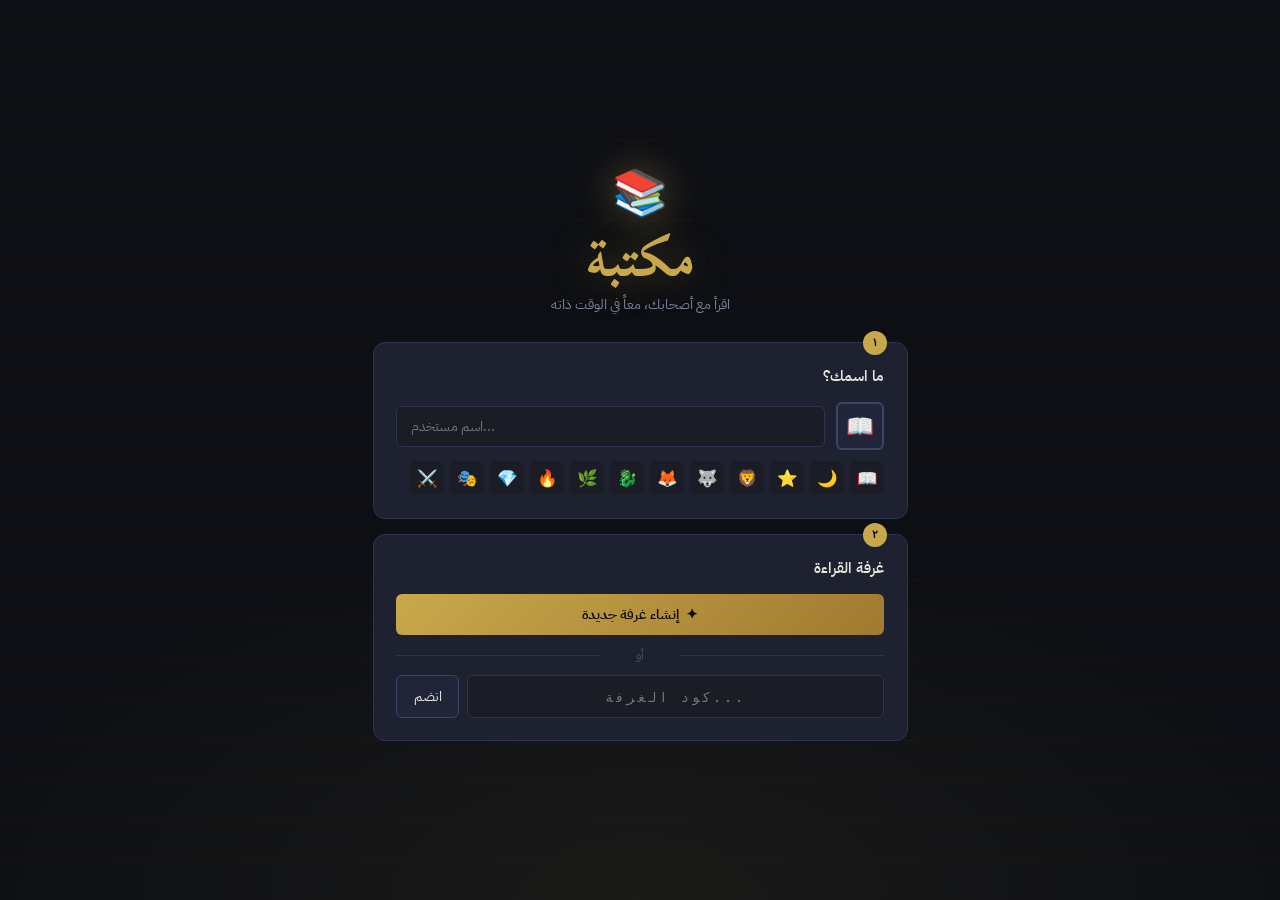
==== commit 38a6d9ff: "Update index.html" ====
--- a/index.html
+++ b/index.html
@@ -4,21 +4,19 @@
   <meta charset="UTF-8" />
   <meta name="viewport" content="width=device-width, initial-scale=1.0" />
   <title>مكتبة — قراءة جماعية</title>
+  
   <link rel="preconnect" href="https://fonts.googleapis.com" />
   <link rel="preconnect" href="https://fonts.gstatic.com" crossorigin />
   <link href="https://fonts.googleapis.com/css2?family=Scheherazade+New:wght@400;700&family=IBM+Plex+Sans+Arabic:wght@300;400;500;600&family=JetBrains+Mono:wght@400;500&display=swap" rel="stylesheet" />
+  
   <script src="https://cdnjs.cloudflare.com/ajax/libs/pdf.js/3.11.174/pdf.min.js"></script>
   <script src="https://cdnjs.cloudflare.com/ajax/libs/jszip/3.10.1/jszip.min.js"></script>
   <script src="https://cdn.jsdelivr.net/npm/epubjs@0.3.93/dist/epub.min.js"></script>
-  <script type="module">
-    import { initializeApp } from 'https://www.gstatic.com/firebasejs/10.12.2/firebase-app.js';
-    import { getDatabase }   from 'https://www.gstatic.com/firebasejs/10.12.2/firebase-database.js';
-    import { getAuth }       from 'https://www.gstatic.com/firebasejs/10.12.2/firebase-auth.js';
-    window.__firebaseModules = { initializeApp, getDatabase, getAuth };
-  </script>
+  
   <link rel="stylesheet" href="css/main.css" />
 </head>
 <body>
+
 <!-- ══ LOBBY ══════════════════════════════════════════ -->
 <div id="lobby" class="screen active">
   <div class="lobby-bg"></div>
@@ -56,18 +54,9 @@
         </div>
       </div>
     </div>
-    <div class="firebase-config-section" id="firebaseConfigSection">
-      <button class="btn-ghost" id="btnToggleConfig">⚙ إعداد Firebase</button>
-      <div class="config-form hidden" id="configForm">
-        <p class="config-hint">أدخل بيانات مشروع Firebase</p>
-        <input type="text" id="fbApiKey" placeholder="apiKey" dir="ltr" />
-        <input type="text" id="fbProjectId" placeholder="projectId" dir="ltr" />
-        <input type="text" id="fbDbUrl" placeholder="databaseURL" dir="ltr" />
-        <button class="btn-primary" id="btnSaveConfig">حفظ الإعداد</button>
-      </div>
-    </div>
-  </div>
-</div>
+  </div>
+</div>
+
 <!-- ══ CREATE ROOM MODAL ═══════════════════════════════ -->
 <div id="modalCreateRoom" class="modal hidden">
   <div class="modal-backdrop"></div>
@@ -88,6 +77,7 @@
     </div>
   </div>
 </div>
+
 <!-- ══ READING ROOM ════════════════════════════════════ -->
 <div id="room" class="screen hidden">
   <!-- TOPBAR -->
@@ -112,6 +102,7 @@
       <button class="icon-btn" id="btnOpenDoc"       title="فتح مستند">📂</button>
     </div>
   </header>
+
   <!-- PROGRESS BAR -->
   <div class="progress-shelf">
     <div class="progress-track">
@@ -120,6 +111,7 @@
     </div>
     <div class="progress-label" id="progressLabel">٠٪</div>
   </div>
+
   <!-- MAIN AREA -->
   <main class="reader-layout">
     <!-- VIEWER -->
@@ -139,6 +131,7 @@
         </div>
         <input type="file" id="fileInput" accept=".pdf,.epub,.cbz,.txt,.jpg,.jpeg,.png,.gif,.webp" class="hidden" />
       </div>
+
       <!-- PDF VIEWER -->
       <div class="pdf-viewer hidden" id="pdfViewer">
         <div class="page-nav page-nav-right" id="btnPrevPage"><span>›</span></div>
@@ -152,6 +145,7 @@
         </div>
         <div class="page-nav page-nav-left" id="btnNextPage"><span>›</span></div>
       </div>
+
       <!-- EPUB VIEWER -->
       <div class="epub-viewer hidden" id="epubViewer">
         <div class="page-nav page-nav-right" id="epubBtnPrev"><span>›</span></div>
@@ -164,6 +158,7 @@
         </div>
         <div class="page-nav page-nav-left" id="epubBtnNext"><span>›</span></div>
       </div>
+
       <!-- MANGA/IMAGE VIEWER -->
       <div class="manga-viewer hidden" id="mangaViewer">
         <div class="manga-nav-btn manga-nav-right" id="mangaBtnPrev"><span>›</span></div>
@@ -177,6 +172,7 @@
         <div class="manga-nav-btn manga-nav-left"  id="mangaBtnNext"><span>›</span></div>
         <div class="manga-strip" id="mangaStrip"></div>
       </div>
+
       <!-- ══ DRAWING TOOLBAR — always visible ════════ -->
       <div class="draw-toolbar hidden" id="drawToolbar">
         <!-- Tools -->
@@ -215,7 +211,9 @@
             <svg viewBox="0 0 24 24"><path d="M4 0l8 18 3-7 7-3z"/></svg>
           </button>
         </div>
+
         <div class="dtb-sep"></div>
+
         <!-- Colors -->
         <div class="dtb-group dtb-colors" id="dtbColors">
           <div class="dtb-color active" data-color="#f6c90e" style="background:#f6c90e" title="ذهبي"></div>
@@ -232,20 +230,25 @@
             <span>+</span>
           </label>
         </div>
+
         <div class="dtb-sep"></div>
+
         <!-- Size -->
         <div class="dtb-group dtb-size-group">
           <span class="dtb-label">سماكة</span>
           <input type="range" id="dtbSize" min="1" max="40" value="4" class="dtb-slider" />
           <span class="dtb-size-val" id="dtbSizeVal">4</span>
         </div>
+
         <!-- Opacity -->
         <div class="dtb-group dtb-size-group">
           <span class="dtb-label">شفافية</span>
           <input type="range" id="dtbOpacity" min="10" max="100" value="100" class="dtb-slider" />
           <span class="dtb-size-val" id="dtbOpacityVal">100%</span>
         </div>
+
         <div class="dtb-sep"></div>
+
         <!-- Actions -->
         <div class="dtb-group">
           <button class="dtb-btn" id="btnUndo"      title="تراجع (Ctrl+Z)">
@@ -260,6 +263,7 @@
         </div>
       </div>
       <!-- end draw-toolbar -->
+
       <!-- TEXT INPUT POPUP -->
       <div class="text-input-popup hidden" id="textInputPopup">
         <textarea id="textInputArea" placeholder="اكتب هنا..." dir="auto" rows="3"></textarea>
@@ -268,6 +272,7 @@
           <button class="btn-ghost sm"   id="btnCancelText">إلغاء</button>
         </div>
       </div>
+
       <!-- STICKY EDITOR -->
       <div class="sticky-editor hidden" id="stickyEditor">
         <div class="sticky-editor-header">📝 ملاحظة</div>
@@ -277,7 +282,9 @@
           <button class="btn-ghost sm"   id="btnCancelSticky">إلغاء</button>
         </div>
       </div>
+
     </section>
+
     <!-- SIDEBAR -->
     <aside class="sidebar" id="sidebar">
       <div class="sidebar-tabs">
@@ -286,6 +293,7 @@
         <button class="tab-btn" data-tab="bookmarks">🔖</button>
         <button class="tab-btn" data-tab="annotations">✍</button>
       </div>
+
       <div class="tab-content active" data-tab="chat">
         <div class="chat-messages" id="chatMessages"></div>
         <div class="chat-input-area">
@@ -299,6 +307,7 @@
           </div>
         </div>
       </div>
+
       <div class="tab-content hidden" data-tab="members">
         <div class="members-list" id="membersList"></div>
         <div class="host-controls hidden" id="hostControls">
@@ -309,17 +318,20 @@
           </label>
         </div>
       </div>
+
       <div class="tab-content hidden" data-tab="bookmarks">
         <div class="bookmarks-header">
           <button class="btn-secondary sm" id="btnAddBookmark">+ علامة هنا</button>
         </div>
         <div class="bookmarks-list" id="bookmarksList"></div>
       </div>
+
       <div class="tab-content hidden" data-tab="annotations">
         <div class="annotations-list" id="annotationsList"></div>
       </div>
     </aside>
   </main>
+
   <!-- PAGE INDICATOR -->
   <div class="page-indicator hidden" id="pageIndicator">
     <span id="currentPageDisplay">١</span>
@@ -328,6 +340,7 @@
   </div>
 </div>
 <!-- end room -->
+
 <!-- EMOJI PICKER -->
 <div class="emoji-picker hidden" id="emojiPicker">
   <div class="emoji-grid">
@@ -336,8 +349,10 @@
     📖 📚 ✍️ 💬 ⭐ 🌙 🎭 🗡️ 🐉 🌿
   </div>
 </div>
+
 <!-- TOAST -->
 <div class="toast-container" id="toastContainer"></div>
+
 <!-- SHORTCUTS -->
 <div class="shortcuts-hint" id="shortcutsHint">
   <span><kbd>←→</kbd> تقليب</span>
@@ -348,6 +363,7 @@
   <span><kbd>V</kbd> تحديد</span>
   <span><kbd>Ctrl+Z</kbd> تراجع</span>
 </div>
+
 <script type="module" src="js/firebase-init.js"></script>
 <script type="module" src="js/app.js"></script>
 </body>
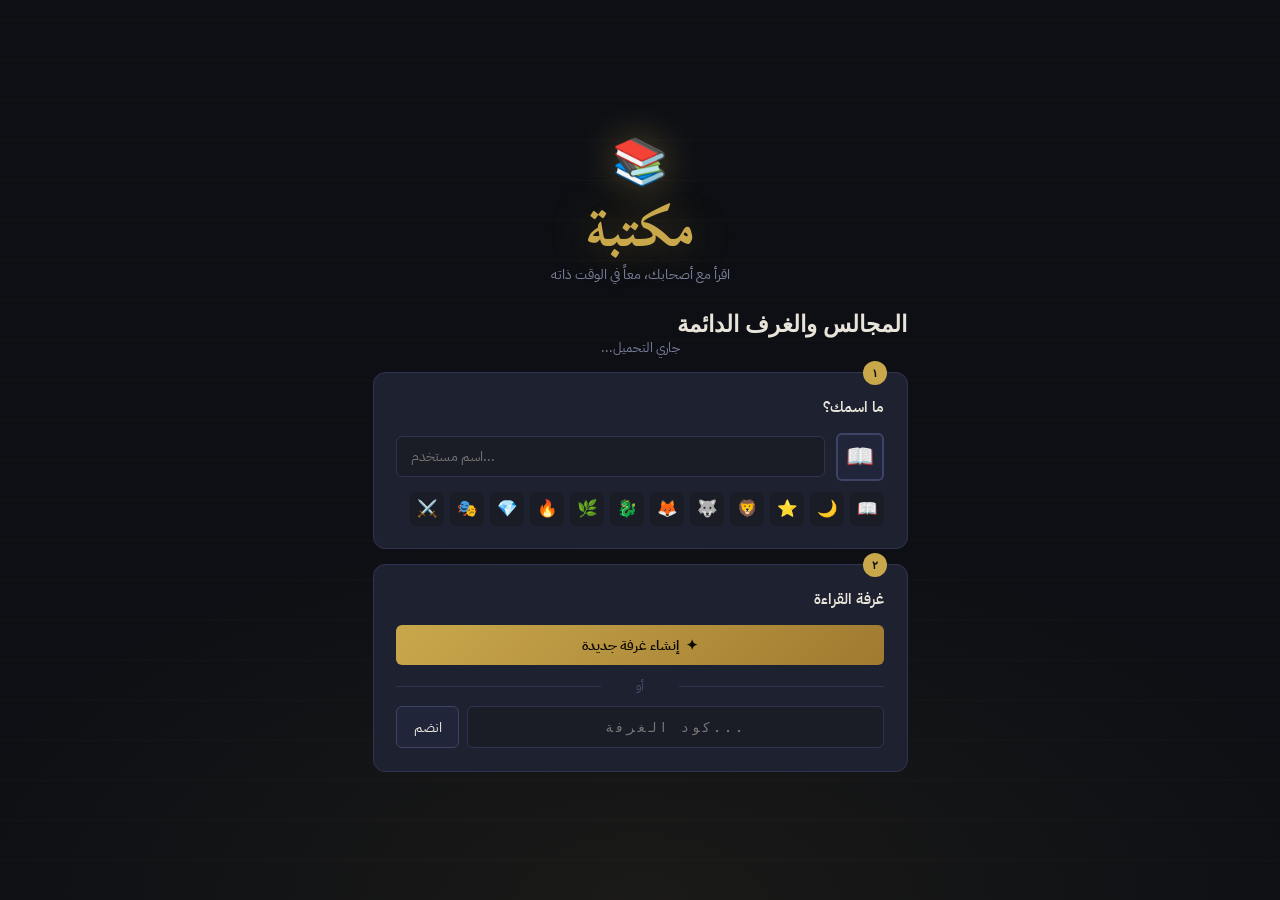
==== commit 92a963c7: "Update index.html" ====
--- a/index.html
+++ b/index.html
@@ -27,6 +27,16 @@
       <p class="logo-sub">اقرأ مع أصحابك، معاً في الوقت ذاته</p>
     </header>
     <div class="lobby-cards">
+      <!-- هذا الكود يوضع مباشرة تحت الـ lobby-cards في شاشة البداية -->
+    <div class="lobby-public-rooms">
+      <div class="public-rooms-header">
+        <h2>المجالس والغرف الدائمة</h2>
+      </div>
+      <div class="public-rooms-grid" id="publicRoomsGrid">
+        <!-- سيتم جلب الغرف الدائمة هنا برمجياً -->
+        <p style="color:var(--txt-m);font-size:0.85rem;grid-column:1/-1;text-align:center;">جاري التحميل...</p>
+      </div>
+    </div>
       <div class="lobby-card">
         <div class="card-step">١</div>
         <h2>ما اسمك؟</h2>
@@ -62,8 +72,15 @@
   <div class="modal-backdrop"></div>
   <div class="modal-box">
     <h2>غرفة قراءة جديدة</h2>
-    <div class="form-group"><label>اسم الغرفة</label><input type="text" id="roomNameInput" placeholder="مثال: نادي روايات الليل" dir="auto" /></div>
-    <div class="form-group"><label>كلمة مرور (اختياري)</label><input type="password" id="roomPassInput" placeholder="اتركها فارغة للغرفة المفتوحة" /></div>
+    <div class="form-group"><label>اسم الغرفة</label><input type="text" id="roomNameInput" placeholder="مثال: مجلس يحيى" dir="auto" /></div>
+<div class="form-group">
+      <label>كلمة مرور (اختياري)</label>
+      <input type="password" id="roomPassInput" placeholder="اتركها فارغة للغرفة المفتوحة" />
+      <label class="checkbox-opt">
+        <input type="checkbox" id="isPersistentRoom" /> 
+        جعل الغرفة دائمة (تظهر في القائمة الرئيسية للجميع)
+      </label>
+    </div>
     <div class="form-group">
       <label>اتجاه القراءة</label>
       <div class="radio-group">
@@ -311,7 +328,7 @@
       <div class="tab-content hidden" data-tab="members">
         <div class="members-list" id="membersList"></div>
         <div class="host-controls hidden" id="hostControls">
-          <h4>تحكم المضيف</h4>
+          <h4>التحكم</h4>
           <label class="toggle-row">
             <span>مزامنة الصفحات</span>
             <div class="toggle-switch" id="syncSwitch"></div>
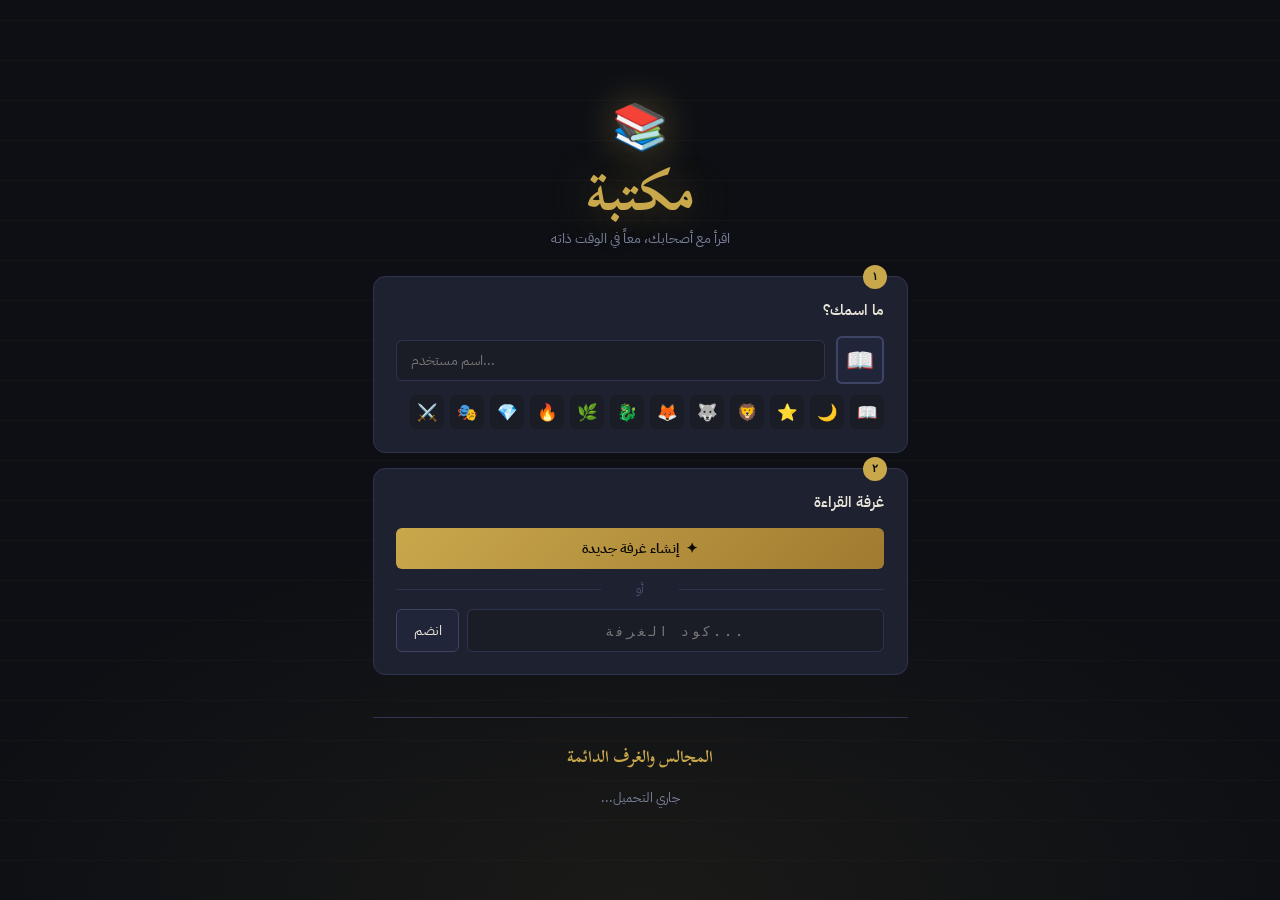
==== commit 43599970: "Update index.html" ====
--- a/index.html
+++ b/index.html
@@ -17,7 +17,6 @@
 </head>
 <body>
 
-<!-- ══ LOBBY ══════════════════════════════════════════ -->
 <div id="lobby" class="screen active">
   <div class="lobby-bg"></div>
   <div class="lobby-content">
@@ -27,16 +26,6 @@
       <p class="logo-sub">اقرأ مع أصحابك، معاً في الوقت ذاته</p>
     </header>
     <div class="lobby-cards">
-      <!-- هذا الكود يوضع مباشرة تحت الـ lobby-cards في شاشة البداية -->
-    <div class="lobby-public-rooms">
-      <div class="public-rooms-header">
-        <h2>المجالس والغرف الدائمة</h2>
-      </div>
-      <div class="public-rooms-grid" id="publicRoomsGrid">
-        <!-- سيتم جلب الغرف الدائمة هنا برمجياً -->
-        <p style="color:var(--txt-m);font-size:0.85rem;grid-column:1/-1;text-align:center;">جاري التحميل...</p>
-      </div>
-    </div>
       <div class="lobby-card">
         <div class="card-step">١</div>
         <h2>ما اسمك؟</h2>
@@ -64,16 +53,27 @@
         </div>
       </div>
     </div>
-  </div>
-</div>
-
-<!-- ══ CREATE ROOM MODAL ═══════════════════════════════ -->
+    
+    <div class="lobby-public-rooms">
+      <div class="public-rooms-header">
+        <h2>المجالس والغرف الدائمة</h2>
+      </div>
+      <div class="public-rooms-grid" id="publicRoomsGrid">
+        <p style="color:var(--txt-m);font-size:0.85rem;grid-column:1/-1;text-align:center;">جاري التحميل...</p>
+      </div>
+    </div>
+  </div>
+</div>
+
 <div id="modalCreateRoom" class="modal hidden">
   <div class="modal-backdrop"></div>
   <div class="modal-box">
     <h2>غرفة قراءة جديدة</h2>
-    <div class="form-group"><label>اسم الغرفة</label><input type="text" id="roomNameInput" placeholder="مثال: مجلس يحيى" dir="auto" /></div>
-<div class="form-group">
+    <div class="form-group">
+      <label>اسم الغرفة</label>
+      <input type="text" id="roomNameInput" placeholder="مثال: مجلس يحيى" dir="auto" />
+    </div>
+    <div class="form-group">
       <label>كلمة مرور (اختياري)</label>
       <input type="password" id="roomPassInput" placeholder="اتركها فارغة للغرفة المفتوحة" />
       <label class="checkbox-opt">
@@ -95,9 +95,7 @@
   </div>
 </div>
 
-<!-- ══ READING ROOM ════════════════════════════════════ -->
 <div id="room" class="screen hidden">
-  <!-- TOPBAR -->
   <header class="topbar">
     <div class="topbar-right">
       <button class="icon-btn" id="btnBackToLobby" title="الخروج">←</button>
@@ -112,6 +110,7 @@
         <span id="syncLabel">مزامنة</span>
       </div>
       <button class="icon-btn topbar-sync-now" id="btnSyncNow" title="مزامنة فورية">⚡</button>
+      <button class="icon-btn" id="btnCloseDoc" title="إغلاق المستند للجميع" style="color:var(--red);">✖</button>
     </div>
     <div class="topbar-left">
       <div class="members-bar" id="membersBar"></div>
@@ -120,7 +119,6 @@
     </div>
   </header>
 
-  <!-- PROGRESS BAR -->
   <div class="progress-shelf">
     <div class="progress-track">
       <div class="progress-fill" id="progressFill"></div>
@@ -129,15 +127,12 @@
     <div class="progress-label" id="progressLabel">٠٪</div>
   </div>
 
-  <!-- MAIN AREA -->
   <main class="reader-layout">
-    <!-- VIEWER -->
     <section class="viewer-area" id="viewerArea">
-      <!-- EMPTY STATE -->
       <div class="viewer-empty" id="viewerEmpty">
         <div class="empty-icon">📚</div>
         <h3>لا يوجد مستند مفتوح</h3>
-        <p>ارفع ملفاً أو أدرج رابطاً</p>
+        <p>ارفع ملفاً أو أدرج رابطاً ليقرأه الجميع</p>
         <div class="doc-source-options">
           <button class="btn-primary" id="btnUploadFile">⬆ رفع ملف</button>
           <div class="divider-text">أو</div>
@@ -149,12 +144,10 @@
         <input type="file" id="fileInput" accept=".pdf,.epub,.cbz,.txt,.jpg,.jpeg,.png,.gif,.webp" class="hidden" />
       </div>
 
-      <!-- PDF VIEWER -->
       <div class="pdf-viewer hidden" id="pdfViewer">
         <div class="page-nav page-nav-right" id="btnPrevPage"><span>›</span></div>
         <div class="doc-canvas-wrap" id="pdfCanvasWrap">
           <canvas id="pdfCanvas"></canvas>
-          <!-- unified overlay: annotations + drawing on top of every doc type -->
           <div class="overlay-root" id="overlayRoot">
             <div class="ann-layer"  id="annLayer"></div>
             <canvas class="draw-canvas" id="drawCanvas"></canvas>
@@ -163,7 +156,6 @@
         <div class="page-nav page-nav-left" id="btnNextPage"><span>›</span></div>
       </div>
 
-      <!-- EPUB VIEWER -->
       <div class="epub-viewer hidden" id="epubViewer">
         <div class="page-nav page-nav-right" id="epubBtnPrev"><span>›</span></div>
         <div class="doc-canvas-wrap" id="epubCanvasWrap">
@@ -176,7 +168,6 @@
         <div class="page-nav page-nav-left" id="epubBtnNext"><span>›</span></div>
       </div>
 
-      <!-- MANGA/IMAGE VIEWER -->
       <div class="manga-viewer hidden" id="mangaViewer">
         <div class="manga-nav-btn manga-nav-right" id="mangaBtnPrev"><span>›</span></div>
         <div class="doc-canvas-wrap" id="mangaCanvasWrap">
@@ -190,48 +181,21 @@
         <div class="manga-strip" id="mangaStrip"></div>
       </div>
 
-      <!-- ══ DRAWING TOOLBAR — always visible ════════ -->
       <div class="draw-toolbar hidden" id="drawToolbar">
-        <!-- Tools -->
         <div class="dtb-group">
-          <button class="dtb-btn active" data-tool="pen"       title="قلم (P)">
-            <svg viewBox="0 0 24 24"><path d="M3 17.25V21h3.75L17.81 9.94l-3.75-3.75L3 17.25zM20.71 7.04a1 1 0 0 0 0-1.41l-2.34-2.34a1 1 0 0 0-1.41 0l-1.83 1.83 3.75 3.75 1.83-1.83z"/></svg>
-          </button>
-          <button class="dtb-btn" data-tool="marker"    title="ماركر (M)">
-            <svg viewBox="0 0 24 24"><path d="M20.71 4.04a1 1 0 0 0 0-1.41l-2.34-2.34a1 1 0 0 0-1.41 0L4 13.25V17h3.75L20.71 4.04z" opacity=".5"/><path d="M20.71 4.04a1 1 0 0 0 0-1.41l-2.34-2.34a1 1 0 0 0-1.41 0L4 13.25V17h3.75L20.71 4.04z"/></svg>
-          </button>
-          <button class="dtb-btn" data-tool="line"      title="خط (L)">
-            <svg viewBox="0 0 24 24"><line x1="4" y1="20" x2="20" y2="4" stroke="currentColor" stroke-width="2.5" stroke-linecap="round"/></svg>
-          </button>
-          <button class="dtb-btn" data-tool="arrow"     title="سهم (→)">
-            <svg viewBox="0 0 24 24"><line x1="4" y1="20" x2="18" y2="6" stroke="currentColor" stroke-width="2.5" stroke-linecap="round"/><polyline points="10,6 18,6 18,14" stroke="currentColor" stroke-width="2.5" fill="none" stroke-linecap="round" stroke-linejoin="round"/></svg>
-          </button>
-          <button class="dtb-btn" data-tool="rect"      title="مستطيل (R)">
-            <svg viewBox="0 0 24 24"><rect x="4" y="6" width="16" height="12" rx="1.5" fill="none" stroke="currentColor" stroke-width="2.5"/></svg>
-          </button>
-          <button class="dtb-btn" data-tool="circle"    title="دائرة (O)">
-            <svg viewBox="0 0 24 24"><circle cx="12" cy="12" r="8" fill="none" stroke="currentColor" stroke-width="2.5"/></svg>
-          </button>
-          <button class="dtb-btn" data-tool="highlight" title="تظليل (H)">
-            <svg viewBox="0 0 24 24"><rect x="3" y="14" width="18" height="6" rx="1" fill="currentColor" opacity=".5"/><path d="M5 14L9 4h6l4 10" fill="none" stroke="currentColor" stroke-width="2"/></svg>
-          </button>
-          <button class="dtb-btn" data-tool="text"      title="نص (T)">
-            <svg viewBox="0 0 24 24"><path d="M5 4v3h5.5v12h3V7H19V4z"/></svg>
-          </button>
-          <button class="dtb-btn" data-tool="sticky"    title="ملصق لاصق (S)">
-            <svg viewBox="0 0 24 24"><path d="M19 3H5a2 2 0 0 0-2 2v14a2 2 0 0 0 2 2h8l6-6V5a2 2 0 0 0-2-2z"/></svg>
-          </button>
-          <button class="dtb-btn" data-tool="eraser"    title="ممحاة (E)">
-            <svg viewBox="0 0 24 24"><path d="M20.71 7.04L16.96 3.29a1 1 0 0 0-1.41 0L3.29 15.54a1 1 0 0 0 0 1.41l3.17 3.17H20v-2H9.83l10.88-10.88a1 1 0 0 0 0-1.41z"/></svg>
-          </button>
-          <button class="dtb-btn" data-tool="select"    title="تحديد (V)">
-            <svg viewBox="0 0 24 24"><path d="M4 0l8 18 3-7 7-3z"/></svg>
-          </button>
-        </div>
-
+          <button class="dtb-btn active" data-tool="pen" title="قلم (P)"><svg viewBox="0 0 24 24"><path d="M3 17.25V21h3.75L17.81 9.94l-3.75-3.75L3 17.25zM20.71 7.04a1 1 0 0 0 0-1.41l-2.34-2.34a1 1 0 0 0-1.41 0l-1.83 1.83 3.75 3.75 1.83-1.83z"/></svg></button>
+          <button class="dtb-btn" data-tool="marker" title="ماركر (M)"><svg viewBox="0 0 24 24"><path d="M20.71 4.04a1 1 0 0 0 0-1.41l-2.34-2.34a1 1 0 0 0-1.41 0L4 13.25V17h3.75L20.71 4.04z" opacity=".5"/><path d="M20.71 4.04a1 1 0 0 0 0-1.41l-2.34-2.34a1 1 0 0 0-1.41 0L4 13.25V17h3.75L20.71 4.04z"/></svg></button>
+          <button class="dtb-btn" data-tool="line" title="خط (L)"><svg viewBox="0 0 24 24"><line x1="4" y1="20" x2="20" y2="4" stroke="currentColor" stroke-width="2.5" stroke-linecap="round"/></svg></button>
+          <button class="dtb-btn" data-tool="arrow" title="سهم (→)"><svg viewBox="0 0 24 24"><line x1="4" y1="20" x2="18" y2="6" stroke="currentColor" stroke-width="2.5" stroke-linecap="round"/><polyline points="10,6 18,6 18,14" stroke="currentColor" stroke-width="2.5" fill="none" stroke-linecap="round" stroke-linejoin="round"/></svg></button>
+          <button class="dtb-btn" data-tool="rect" title="مستطيل (R)"><svg viewBox="0 0 24 24"><rect x="4" y="6" width="16" height="12" rx="1.5" fill="none" stroke="currentColor" stroke-width="2.5"/></svg></button>
+          <button class="dtb-btn" data-tool="circle" title="دائرة (O)"><svg viewBox="0 0 24 24"><circle cx="12" cy="12" r="8" fill="none" stroke="currentColor" stroke-width="2.5"/></svg></button>
+          <button class="dtb-btn" data-tool="highlight" title="تظليل (H)"><svg viewBox="0 0 24 24"><rect x="3" y="14" width="18" height="6" rx="1" fill="currentColor" opacity=".5"/><path d="M5 14L9 4h6l4 10" fill="none" stroke="currentColor" stroke-width="2"/></svg></button>
+          <button class="dtb-btn" data-tool="text" title="نص (T)"><svg viewBox="0 0 24 24"><path d="M5 4v3h5.5v12h3V7H19V4z"/></svg></button>
+          <button class="dtb-btn" data-tool="sticky" title="ملصق لاصق (S)"><svg viewBox="0 0 24 24"><path d="M19 3H5a2 2 0 0 0-2 2v14a2 2 0 0 0 2 2h8l6-6V5a2 2 0 0 0-2-2z"/></svg></button>
+          <button class="dtb-btn" data-tool="eraser" title="ممحاة (E)"><svg viewBox="0 0 24 24"><path d="M20.71 7.04L16.96 3.29a1 1 0 0 0-1.41 0L3.29 15.54a1 1 0 0 0 0 1.41l3.17 3.17H20v-2H9.83l10.88-10.88a1 1 0 0 0 0-1.41z"/></svg></button>
+          <button class="dtb-btn" data-tool="select" title="تحديد (V)"><svg viewBox="0 0 24 24"><path d="M4 0l8 18 3-7 7-3z"/></svg></button>
+        </div>
         <div class="dtb-sep"></div>
-
-        <!-- Colors -->
         <div class="dtb-group dtb-colors" id="dtbColors">
           <div class="dtb-color active" data-color="#f6c90e" style="background:#f6c90e" title="ذهبي"></div>
           <div class="dtb-color" data-color="#ef5350" style="background:#ef5350" title="أحمر"></div>
@@ -241,47 +205,27 @@
           <div class="dtb-color" data-color="#ff8a65" style="background:#ff8a65" title="برتقالي"></div>
           <div class="dtb-color" data-color="#ffffff" style="background:#ffffff;border-color:#555" title="أبيض"></div>
           <div class="dtb-color" data-color="#111111" style="background:#111111" title="أسود"></div>
-          <!-- custom color -->
-          <label class="dtb-color-custom" title="لون مخصص">
-            <input type="color" id="customColorPicker" value="#f6c90e" />
-            <span>+</span>
-          </label>
-        </div>
-
+          <label class="dtb-color-custom" title="لون مخصص"><input type="color" id="customColorPicker" value="#f6c90e" /><span>+</span></label>
+        </div>
         <div class="dtb-sep"></div>
-
-        <!-- Size -->
         <div class="dtb-group dtb-size-group">
           <span class="dtb-label">سماكة</span>
           <input type="range" id="dtbSize" min="1" max="40" value="4" class="dtb-slider" />
           <span class="dtb-size-val" id="dtbSizeVal">4</span>
         </div>
-
-        <!-- Opacity -->
         <div class="dtb-group dtb-size-group">
           <span class="dtb-label">شفافية</span>
           <input type="range" id="dtbOpacity" min="10" max="100" value="100" class="dtb-slider" />
           <span class="dtb-size-val" id="dtbOpacityVal">100%</span>
         </div>
-
         <div class="dtb-sep"></div>
-
-        <!-- Actions -->
         <div class="dtb-group">
-          <button class="dtb-btn" id="btnUndo"      title="تراجع (Ctrl+Z)">
-            <svg viewBox="0 0 24 24"><path d="M12 8c-2.21 0-4.21.9-5.66 2.34L3 7v9h9l-3.38-3.38A5 5 0 0 1 12 10c2.57 0 4.68 1.63 5.39 4h2.08A7.002 7.002 0 0 0 12 8z"/></svg>
-          </button>
-          <button class="dtb-btn" id="btnRedo"      title="إعادة (Ctrl+Y)">
-            <svg viewBox="0 0 24 24"><path d="M12 8c2.21 0 4.21.9 5.66 2.34L21 7v9h-9l3.38-3.38A5 5 0 0 0 12 10c-2.57 0-4.68 1.63-5.39 4H4.53A7.002 7.002 0 0 1 12 8z"/></svg>
-          </button>
-          <button class="dtb-btn dtb-danger" id="btnClearPage" title="مسح صفحة">
-            <svg viewBox="0 0 24 24"><path d="M19 4h-3.5l-1-1h-5l-1 1H5v2h14M6 19a2 2 0 0 0 2 2h8a2 2 0 0 0 2-2V7H6v12z"/></svg>
-          </button>
-        </div>
-      </div>
-      <!-- end draw-toolbar -->
-
-      <!-- TEXT INPUT POPUP -->
+          <button class="dtb-btn" id="btnUndo" title="تراجع (Ctrl+Z)"><svg viewBox="0 0 24 24"><path d="M12 8c-2.21 0-4.21.9-5.66 2.34L3 7v9h9l-3.38-3.38A5 5 0 0 1 12 10c2.57 0 4.68 1.63 5.39 4h2.08A7.002 7.002 0 0 0 12 8z"/></svg></button>
+          <button class="dtb-btn" id="btnRedo" title="إعادة (Ctrl+Y)"><svg viewBox="0 0 24 24"><path d="M12 8c2.21 0 4.21.9 5.66 2.34L21 7v9h-9l3.38-3.38A5 5 0 0 0 12 10c-2.57 0-4.68 1.63-5.39 4H4.53A7.002 7.002 0 0 1 12 8z"/></svg></button>
+          <button class="dtb-btn dtb-danger" id="btnClearPage" title="مسح صفحة"><svg viewBox="0 0 24 24"><path d="M19 4h-3.5l-1-1h-5l-1 1H5v2h14M6 19a2 2 0 0 0 2 2h8a2 2 0 0 0 2-2V7H6v12z"/></svg></button>
+        </div>
+      </div>
+
       <div class="text-input-popup hidden" id="textInputPopup">
         <textarea id="textInputArea" placeholder="اكتب هنا..." dir="auto" rows="3"></textarea>
         <div class="text-input-actions">
@@ -290,7 +234,6 @@
         </div>
       </div>
 
-      <!-- STICKY EDITOR -->
       <div class="sticky-editor hidden" id="stickyEditor">
         <div class="sticky-editor-header">📝 ملاحظة</div>
         <textarea id="stickyText" placeholder="اكتب ملاحظتك..." dir="auto"></textarea>
@@ -302,7 +245,6 @@
 
     </section>
 
-    <!-- SIDEBAR -->
     <aside class="sidebar" id="sidebar">
       <div class="sidebar-tabs">
         <button class="tab-btn active" data-tab="chat">💬</button>
@@ -328,7 +270,7 @@
       <div class="tab-content hidden" data-tab="members">
         <div class="members-list" id="membersList"></div>
         <div class="host-controls hidden" id="hostControls">
-          <h4>التحكم</h4>
+          <h4>إعدادات التزامن</h4>
           <label class="toggle-row">
             <span>مزامنة الصفحات</span>
             <div class="toggle-switch" id="syncSwitch"></div>
@@ -349,16 +291,13 @@
     </aside>
   </main>
 
-  <!-- PAGE INDICATOR -->
   <div class="page-indicator hidden" id="pageIndicator">
     <span id="currentPageDisplay">١</span>
     <span class="page-sep">/</span>
     <span id="totalPagesDisplay">?</span>
   </div>
 </div>
-<!-- end room -->
-
-<!-- EMOJI PICKER -->
+
 <div class="emoji-picker hidden" id="emojiPicker">
   <div class="emoji-grid">
     😄 😂 🤔 😍 😢 😡 🤯 🥰 😎 🤩
@@ -367,10 +306,8 @@
   </div>
 </div>
 
-<!-- TOAST -->
 <div class="toast-container" id="toastContainer"></div>
 
-<!-- SHORTCUTS -->
 <div class="shortcuts-hint" id="shortcutsHint">
   <span><kbd>←→</kbd> تقليب</span>
   <span><kbd>P</kbd> قلم</span>
--- a/css/main.css
+++ b/css/main.css
@@ -430,3 +430,64 @@
   .dtb-slider{width:50px}
   .dtb-label{display:none}
 }
+
+/* ══ PUBLIC & PERSISTENT ROOMS ════════════════════════════ */
+.lobby-public-rooms {
+  width: 100%;
+  margin-top: 1rem;
+  border-top: 1px solid var(--bord);
+  padding-top: 1.5rem;
+}
+.public-rooms-header h2 {
+  font-size: 1.1rem;
+  color: var(--gold);
+  margin-bottom: 1rem;
+  text-align: center;
+  font-family: 'Scheherazade New', serif;
+}
+.public-rooms-grid {
+  display: grid;
+  grid-template-columns: repeat(auto-fill, minmax(220px, 1fr));
+  gap: 1rem;
+  width: 100%;
+}
+.public-room-card {
+  background: var(--bg-2);
+  border: 1px solid var(--bord);
+  border-radius: var(--r-lg);
+  padding: 1rem;
+  transition: all 0.2s;
+  display: flex;
+  flex-direction: column;
+}
+.public-room-card:hover {
+  border-color: var(--gold-d);
+  transform: translateY(-2px);
+  box-shadow: 0 4px 15px rgba(0,0,0,0.2);
+}
+.pr-name {
+  font-size: 1rem;
+  font-weight: 600;
+  color: var(--txt);
+  margin-bottom: 0.35rem;
+}
+.pr-meta {
+  font-size: 0.75rem;
+  color: var(--txt-m);
+  margin-bottom: 0.85rem;
+  flex: 1;
+}
+.checkbox-opt {
+  display: flex;
+  align-items: center;
+  gap: 0.5rem;
+  cursor: pointer;
+  font-size: 0.8rem;
+  color: var(--txt-m);
+  margin-top: 0.75rem;
+}
+.checkbox-opt input {
+  width: 16px;
+  height: 16px;
+  accent-color: var(--gold);
+}
